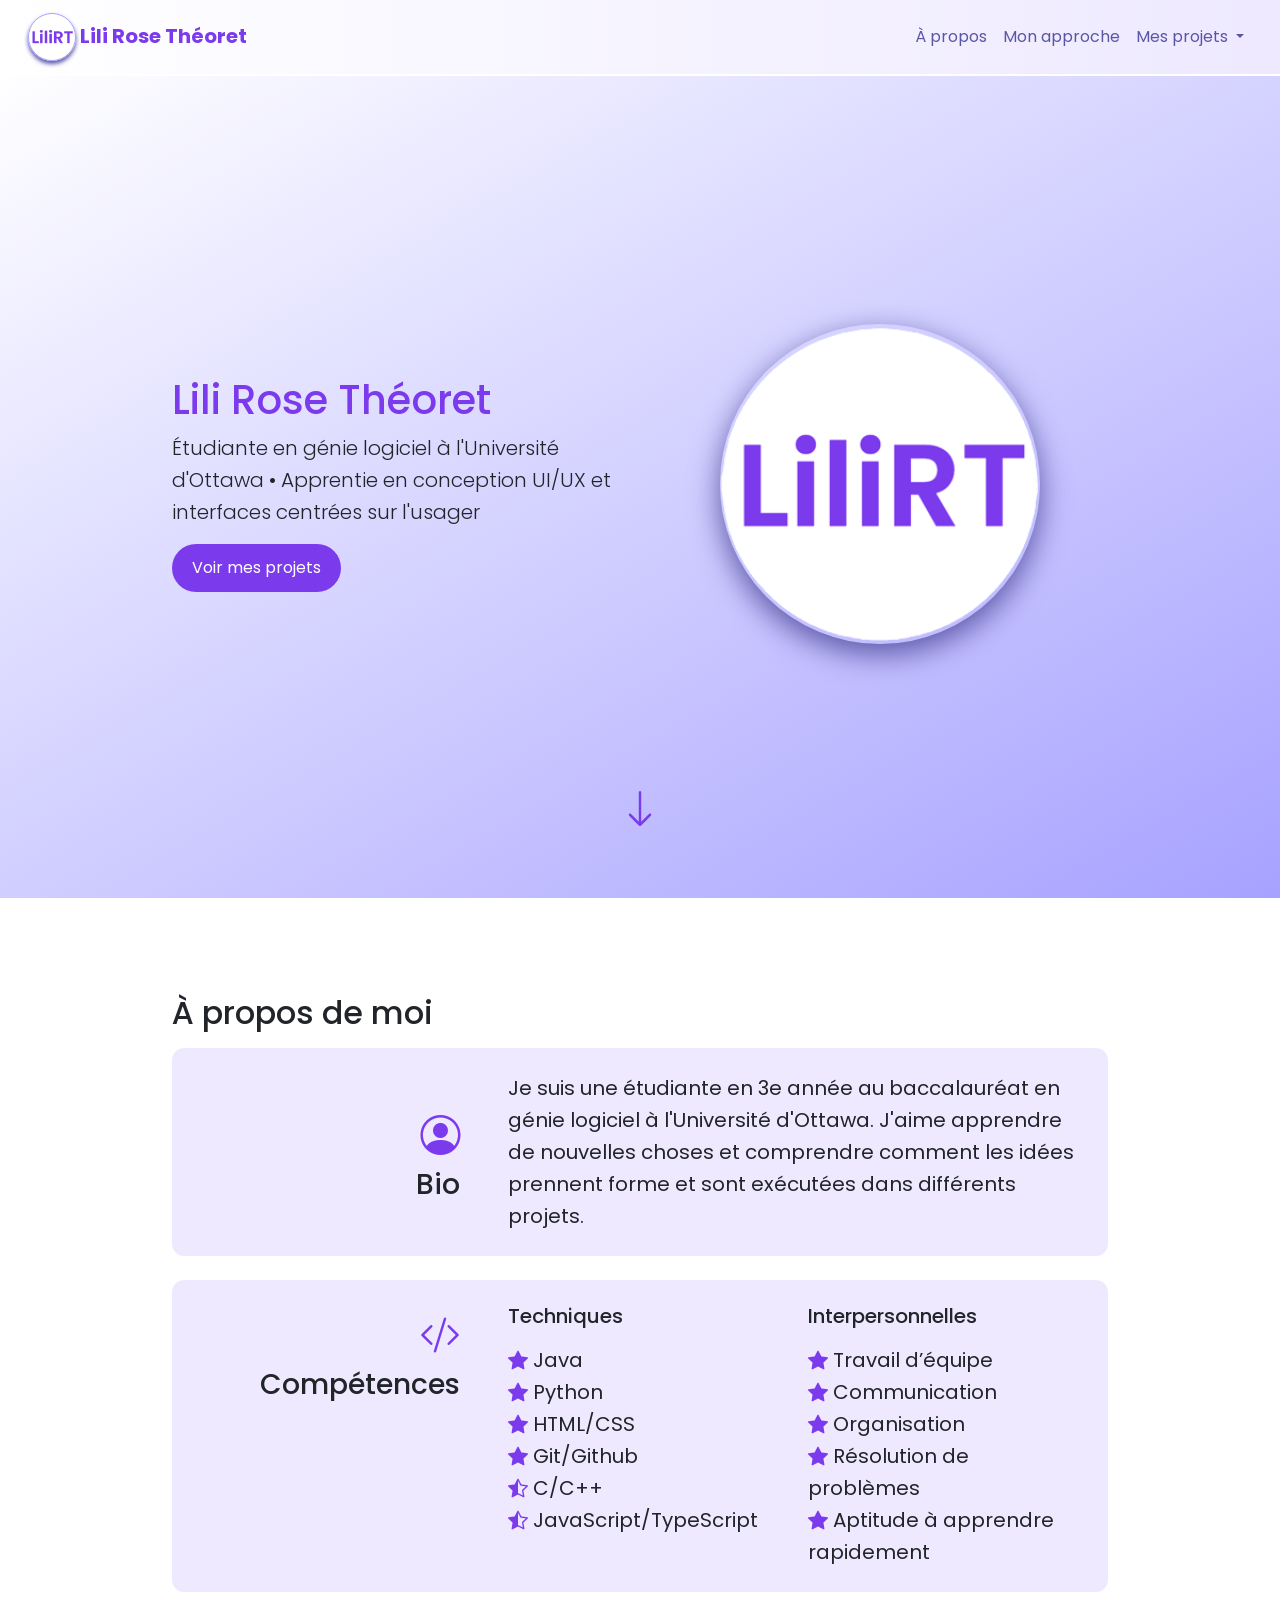
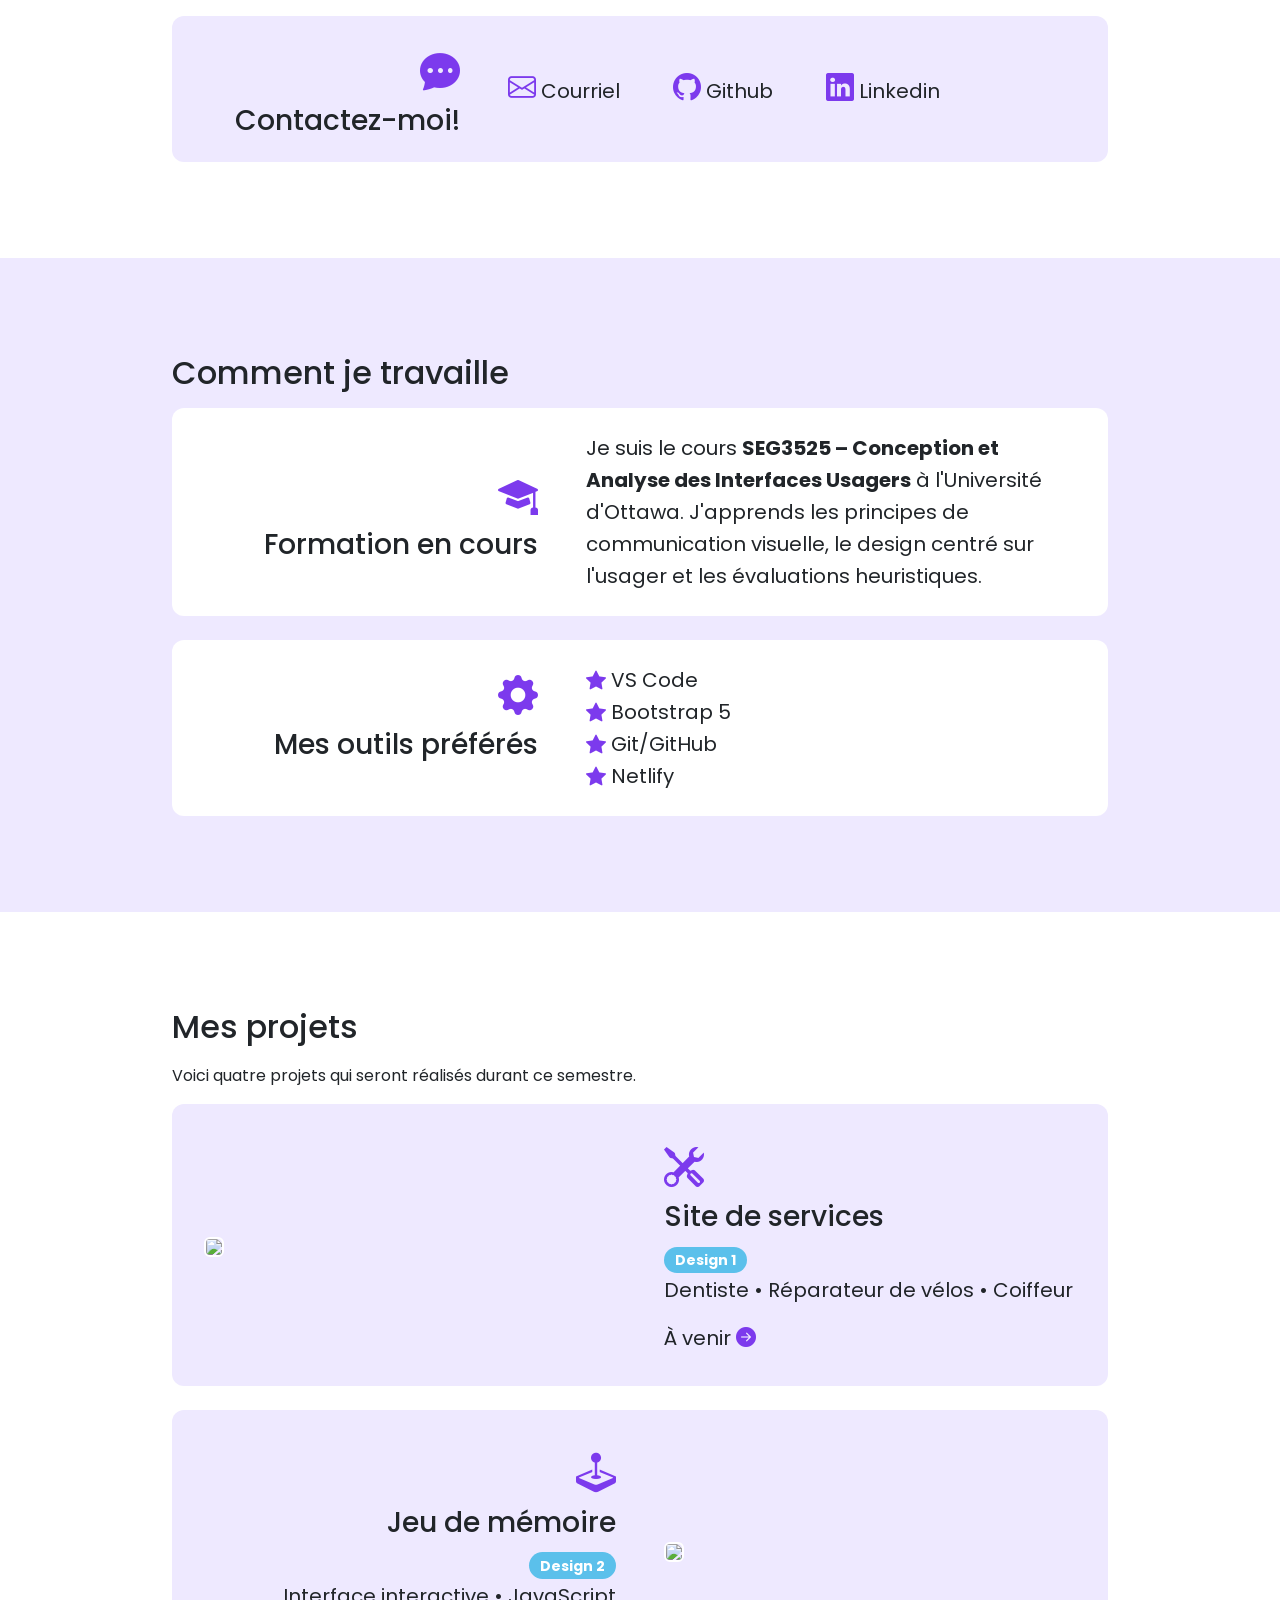
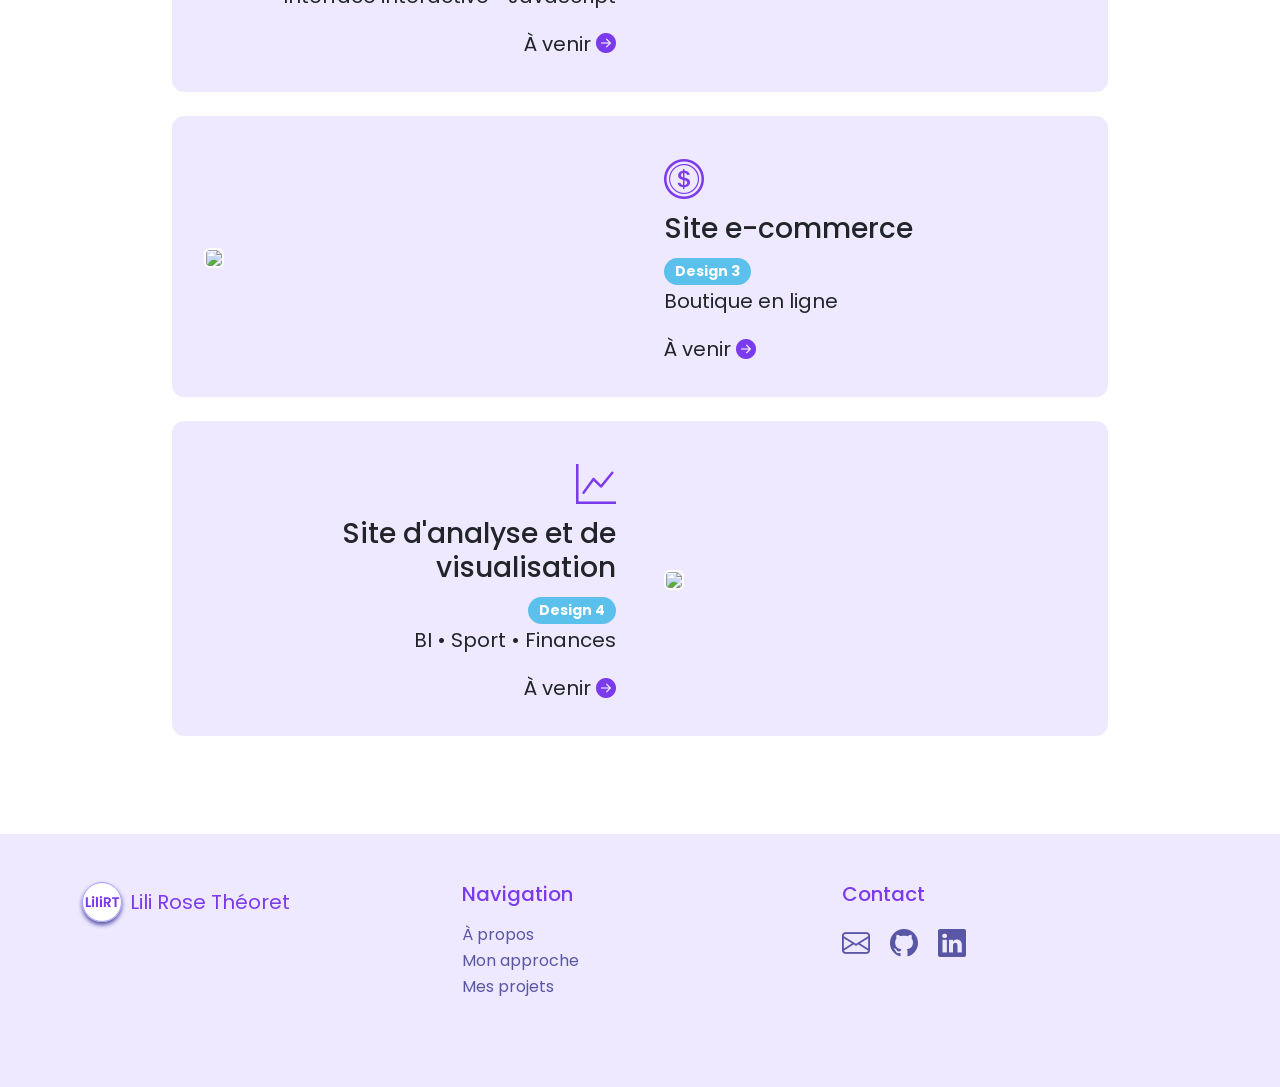
==== index.html @ 6986422d "Section À propos + modifs générales" ====
<!doctype html>
<!-- SEG3525 - Été 2026 - Portfolio-->
<html lang="fr">
    <head>
        <meta charset="utf-8">
        <meta name="viewport" content="width=device-width, initial-scale=1">
        <title>Mon Portfolio - Lili Rose Théoret</title>
        <link href="https://cdn.jsdelivr.net/npm/bootstrap@5.3.8/dist/css/bootstrap.min.css" rel="stylesheet" integrity="sha384-sRIl4kxILFvY47J16cr9ZwB07vP4J8+LH7qKQnuqkuIAvNWLzeN8tE5YBujZqJLB" crossorigin="anonymous">
        <link rel="stylesheet" href="https://cdn.jsdelivr.net/npm/bootstrap-icons@1.11.3/font/bootstrap-icons.min.css"/>
        <link rel="stylesheet" href="css/style.css">
        <link href="https://fonts.googleapis.com/css2?family=Poppins:wght@300;400;500;600&display=swap" rel="stylesheet">
        <link rel="icon" type="image/png" href="img/logo.png">
    </head>
    <body>
        <nav class="navbar navbar-expand-lg fixed-top">
            <div class="container-fluid">
                <a class="navbar-brand" href="#">
                    <img src="img/logo.png">
                    Lili Rose Théoret
                </a>
                <button class="navbar-toggler" type="button" data-bs-toggle="collapse" data-bs-target="#navbarSupportedContent" aria-controls="navbarSupportedContent" aria-expanded="false" aria-label="Toggle navigation">
                <span class="navbar-toggler-icon"></span>
                </button>
                <div class="collapse navbar-collapse" id="navbarSupportedContent">
                <ul class="navbar-nav ms-auto mb-2 mb-lg-0">
                    <li class="nav-item">
                    <a class="nav-link" aria-current="page" href="#about">À propos</a>
                    </li>
                    <li class="nav-item">
                    <a class="nav-link" href="#work">Mon approche</a>
                    </li>
                    <li class="nav-item dropdown">
                        <a class="nav-link dropdown-toggle" href="#cases" role="button" data-bs-toggle="dropdown" aria-expanded="false">
                            Mes projets
                        </a>
                        <ul class="dropdown-menu dropdown-menu-end">
                            <li><a class="dropdown-item" href="#cases">Tous mes projets</a></li>
                            <li><hr class="dropdown-divider"></li>
                            <li><a class="dropdown-item" href="designs/design1.html">Site de services</a></li>
                            <li><a class="dropdown-item" href="designs/design2.html">Jeu de mémoire</a></li>
                            <li><a class="dropdown-item" href="designs/design3.html">Site e-commerce</a></li>
                            <li><a class="dropdown-item" href="designs/design4.html">Site d'analyse</a></li>
                        </ul>
                    </li>
                </ul>
                </div>
            </div>
        </nav>

        <!-- Section HERO -->
        <section id="hero" class="section-light hero">
            <div class="container">
                <div class="row align-items-center">
                    <div class="col-md-6 text-center text-md-start">
                        <h1>Lili Rose Théoret</h1>
                        <p class="lead">
                            Étudiante en génie logiciel à l'Université d'Ottawa • 
                            Apprentie en conception UI/UX et interfaces centrées sur l'usager
                        </p>

                        <a href="#cases" class="btn btn-primary-custom">
                            Voir mes projets
                        </a>
                    </div>

                    <div class="col-md-6 text-center">
                        <a href="#about"><img src="img/logo.png" class="hero-img"></a>
                    </div>
                </div>

                <a href="#about" class="hero-scroll">
                    <i class="bi bi-arrow-down fs-1"></i>
                </a>
            </div>
        </section>

        <!-- Section ABOUT -->
        <section id="about">
            <div class="container">
                <div class="section-header">
                    <h2>À propos de moi</h2>
                </div>

                <div class="row g-4">
                    <!-- Bio -->
                    <div class="col-12">
                        <div class="dark-card p-4">
                            <div class="row g-5 align-items-center">
                                <div class="col-md-4 text-md-end text-center mb-3 mb-md-0">
                                    <i class="bi bi-person-circle fs-1 icon"></i>
                                    <h3 class="mb-0">Bio</h3>
                                </div>

                                <div class="col-md-8">
                                    <p class="mb-0">
                                        Je suis une étudiante en 3e année au baccalauréat en génie logiciel à l'Université d'Ottawa.
                                        J'aime apprendre de nouvelles choses et comprendre comment les idées prennent forme et sont exécutées dans différents projets. 
                                    </p>
                                </div>
                            </div>
                        </div>
                    </div>

                    <!-- Compétences -->
                    <div class="col-12">
                        <div class="dark-card p-4">
                            <div class="row g-5 align-items-start">
                                <div class="col-md-4 text-md-end text-center mb-3 mb-md-0">
                                    <i class="bi bi-code-slash fs-1 icon"></i>
                                    <h3 class="mb-0">Compétences</h3>
                                </div>

                                <div class="col-md-8">
                                    <div class="row g-4">
                                        <!-- Techniques -->
                                        <div class="col-md-6">
                                            <h5 class="mb-3">Techniques</h5>
                                            <ul class="list-unstyled mb-0">
                                                <li><i class="bi bi-star-fill"></i> Java</li>
                                                <li><i class="bi bi-star-fill"></i> Python</li>
                                                <li><i class="bi bi-star-fill"></i> HTML/CSS</li>
                                                <li><i class="bi bi-star-fill"></i> Git/Github</li>
                                                <li><i class="bi bi-star-half"></i> C/C++</li>
                                                <li><i class="bi bi-star-half"></i> JavaScript/TypeScript</li>
                                            </ul>
                                        </div>

                                        <!-- Interpersonnelles -->
                                        <div class="col-md-6">
                                            <h5 class="mb-3">Interpersonnelles</h5>
                                            <ul class="list-unstyled mb-0">
                                                <li><i class="bi bi-star-fill"></i> Travail d’équipe</li>
                                                <li><i class="bi bi-star-fill"></i> Communication</li>
                                                <li><i class="bi bi-star-fill"></i> Organisation</li>
                                                <li><i class="bi bi-star-fill"></i> Résolution de problèmes</li>
                                                <li><i class="bi bi-star-fill"></i> Aptitude à apprendre rapidement</li>
                                            </ul>
                                        </div>
                                    </div>
                                </div>
                            </div>
                        </div>
                    </div>

                    <!-- Contact -->
                    <div class="col-12">
                        <div class="dark-card p-4">
                            <div class="row g-5 align-items-center">
                                <div class="col-md-4 text-md-end text-center mb-3 mb-md-0">
                                    <i class="bi bi-chat-dots-fill fs-1 icon"></i>
                                    <h3 class="mb-0">Contactez-moi!</h3>
                                </div>

                                <div class="col-md-8">
                                    <a href="mailto:ltheo101@uottawa.ca" class="me-5 text-decoration-none">
                                        <i class="bi bi-envelope fs-3"></i>
                                        Courriel
                                    </a>
                                    <a href="https://github.com/LiliRT" class="me-5 text-decoration-none">
                                        <i class="bi bi-github fs-3"></i>
                                        Github
                                    </a>
                                    <a href="https://linkedin.com" class="text-decoration-none">
                                        <i class="bi bi-linkedin fs-3"></i>
                                        Linkedin
                                    </a>
                                </div>
                            </div>
                        </div>
                    </div>
                </div>
            </div>
        </section>

        <!-- Section WORK -->
        <section id="work" class="section-light">
            <div class="container">
                <div class="section-header">
                    <h2>Comment je travaille</h2>
                </div>

                <div class="row g-4">
                    <!-- Formation -->
                    <div class="col-12">
                        <div class="light-card p-4">
                            <div class="row g-5 align-items-center">
                                <div class="col-md-5 text-md-end text-center mb-3 mb-md-0">
                                    <i class="bi bi-mortarboard-fill fs-1 icon"></i>
                                    <h3 class="mb-0">Formation en cours</h3>
                                </div>

                                <div class="col-md-7">
                                    <p class="mb-0">
                                        Je suis le cours
                                        <strong>SEG3525 – Conception et Analyse des Interfaces Usagers</strong>
                                        à l'Université d'Ottawa. J'apprends les principes de communication visuelle,
                                        le design centré sur l'usager et les évaluations heuristiques.
                                    </p>
                                </div>
                            </div>
                        </div>
                    </div>

                    <!-- Outils -->
                    <div class="col-12">
                        <div class="light-card p-4">
                            <div class="row g-5 align-items-start">
                                <div class="col-md-5 text-md-end text-center mb-3 mb-md-0">
                                    <i class="bi bi-gear-fill fs-1 icon"></i>
                                    <h3 class="mb-0">Mes outils préférés</h3>
                                </div>

                                <div class="col-md-7">
                                    <ul class="list-unstyled mb-0">
                                        <li><i class="bi bi-star-fill"></i> VS Code</li>
                                        <li><i class="bi bi-star-fill"></i> Bootstrap 5</li>
                                        <li><i class="bi bi-star-fill"></i> Git/GitHub</li>
                                        <li><i class="bi bi-star-fill"></i> Netlify</li>
                                    </ul>
                                </div>
                            </div>
                        </div>
                    </div>
                </div>
            </div>
        </section>

        <!-- Section CASES -->
        <section id="cases">
            <div class="container">
                <div class="section-header">
                    <h2>Mes projets</h2>
                    <p>Voici quatre projets qui seront réalisés durant ce semestre.</p>
                </div>

                <!-- Design 1 -->
                <div class="dark-card mb-4" id="design1">
                    <a href="designs/design1.html" class="text-decoration-none">
                        <div class="row g-5 align-items-center">
                            <div class="col-lg-6">
                                <img src="https://placehold.co/600x300?text=Image+à+venir%0Adu+site+de+services" class="img-fluid rounded card-img">
                            </div>

                            <div class="col-lg-6">
                                <i class="bi bi-tools fs-1"></i>
                                <h3>Site de services</h3>
                                <span class="badge">Design 1</span>
                                <br>
                                <p>Dentiste • Réparateur de vélos • Coiffeur</p>
                                <span>
                                    À venir
                                    <i class="bi bi-arrow-right-circle-fill"></i>
                                </span>
                            </div>
                        </div>
                    </a>
                </div>

                <!-- Design 2 -->
                <div class="dark-card case-reverse mb-4" id="design2">
                    <a href="designs/design2.html" class="text-decoration-none">
                        <div class="row g-5 align-items-center flex-lg-row-reverse">
                            <div class="col-lg-6">
                                <img src="https://placehold.co/600x300?text=Image+à+venir%0Adu+jeu+de+mémoire" class="img-fluid rounded card-img">
                            </div>

                            <div class="col-lg-6 text-md-end text-center">
                                <i class="bi bi-joystick fs-1"></i>
                                <h3>Jeu de mémoire</h3>
                                <span class="badge">Design 2</span>
                                <br>
                                <p>Interface interactive • JavaScript</p>
                                <span>
                                    À venir
                                    <i class="bi bi-arrow-right-circle-fill"></i>
                                </span>
                            </div>
                        </div>
                    </a>
                </div>

                <!-- Design 3 -->
                <div class="dark-card mb-4" id="design3">
                    <a href="designs/design3.html" class="text-decoration-none">
                        <div class="row g-5 align-items-center">
                            <div class="col-lg-6">
                                <img src="https://placehold.co/600x300?text=Image+à+venir%0Adu+site+e-commerce" class="img-fluid rounded card-img">
                            </div>
                            <div class="col-lg-6">
                                <i class="bi bi-coin fs-1"></i>
                                <h3>Site e-commerce</h3>
                                <span class="badge">Design 3</span>
                                <br>
                                <p>Boutique en ligne</p>
                                <span>
                                    À venir
                                    <i class="bi bi-arrow-right-circle-fill"></i>
                                </span>
                            </div>
                        </div>
                    </a>
                </div>

                <!-- Design 4 -->
                <div class="dark-card case-reverse" id="design4">
                    <a href="designs/design4.html" class="text-decoration-none">
                        <div class="row g-5 align-items-center flex-lg-row-reverse">
                            <div class="col-lg-6 ">
                                <img src="https://placehold.co/600x300?text=Image+à+venir%0Adu+site+d'analyse%0Aet+de+visualisation" class="img-fluid rounded card-img">
                            </div>
                            <div class="col-lg-6 text-md-end text-center">
                                <i class="bi bi-graph-up fs-1"></i>
                                <h3>Site d'analyse et de visualisation</h3>
                                <span class="badge">Design 4</span>
                                <br>
                                <p>BI • Sport • Finances</p>
                                <span>
                                    À venir
                                    <i class="bi bi-arrow-right-circle-fill"></i>
                                </span>
                            </div>
                        </div>
                    </a>
                </div>
            </div>
        </section>

        <footer class="footer">
            <div class="container">
                <div class="row">
                    <div class="col-md-4 mb-4">
                        <a href="#" class="footer-brand text-decoration-none">
                        <img src="img/logo.png" class="footer-logo">
                        <span>Lili Rose Théoret</span>
                        </a>
                    </div>

                    <!-- Navigation -->
                    <div class="col-md-4 mb-4">
                        <h5>Navigation</h5>
                        <ul class="list-unstyled">
                        <li><a href="#about">À propos</a></li>
                        <li><a href="#work">Mon approche</a></li>
                        <li><a href="#cases">Mes projets</a></li>
                        </ul>
                    </div>

                    <!-- Contact -->
                    <div class="col-md-4 mb-4">
                        <h5>Contact</h5>

                        <a href="mailto:ltheo101@uottawa.ca" class="me-3">
                            <i class="bi bi-envelope fs-3"></i>
                        </a>
                        <a href="https://github.com/LiliRT" class="me-3">
                            <i class="bi bi-github fs-3"></i>
                        </a>
                        <a href="https://linkedin.com">
                            <i class="bi bi-linkedin fs-3"></i>
                        </a>
                    </div>
                </div>
            </div>
        </footer>

        <script src="https://cdn.jsdelivr.net/npm/bootstrap@5.3.8/dist/js/bootstrap.bundle.min.js" integrity="sha384-FKyoEForCGlyvwx9Hj09JcYn3nv7wiPVlz7YYwJrWVcXK/BmnVDxM+D2scQbITxI" crossorigin="anonymous"></script>
        <script>
        document.querySelectorAll('.navbar-nav .nav-link, .navbar-nav .dropdown-item')
        .forEach(link => {
            link.addEventListener('click', () => {

                if (link.classList.contains('dropdown-toggle')) return;

                const navbar = document.querySelector('.navbar-collapse');
                const bsCollapse = bootstrap.Collapse.getInstance(navbar);

                if (bsCollapse) {
                    bsCollapse.hide();
                }
            });
        });
        </script>
    </body>
</html>
---- css/style.css ----
/* Thème */
:root {
    --primary: #7C3AED;
    --secondary: #a7a2ff;
    --accent: #5bc0eb;
    --light: #EEE9FF;
    --white: #ffffff;
    --dark: #5a56a6;

    --text-sm: 0.875rem;
    --text-base: 1rem;
    --text-lg: 1.25rem;
    --text-xl: 1.75rem;
    --text-xxl: 2.5rem;

    --space-1: 0.5rem;
    --space-2: 1rem;
    --space-3: 2rem;
    --space-4: 4rem;
    --space-5: 6rem;
    --space-6: 10rem;
}

/* Base */
body {
    font-family: 'Poppins', sans-serif;
    padding-top: 70px;
    line-height: 1.6;
}

html {
    scroll-behavior: smooth;
}

.icon {
    margin-left: 1.5rem;
    margin-top: 1.5rem;
}

h1 {
    color: var(--primary);
}

h2 {
    margin-bottom: var(--space-2);
}

/* Navbar */
.navbar {
    background: linear-gradient(90deg, var(--white), var(--light));
    border-bottom: 2px solid var(--white);
    padding: var(--space-1) var(--space-2);
}

.navbar .nav-link {
    color: var(--dark);
    transition: 0.2s;
    font-size: var(--text-base);
}

.navbar .nav-link:hover {
    color: var(--primary);
    transform: translateY(-1px);
    font-weight: bold;
}

.navbar .navbar-brand {
    color: var(--primary);
    font-weight: bold;
    font-size: var(--text-lg);
}

.dropdown-menu {
    opacity: 0;
    transform: translateY(5px);
    transition: 0.2s ease;
    pointer-events: none;
}

.dropdown-menu.show {
    opacity: 1;
    transform: translateY(0);
    pointer-events: auto;
}

.dropdown:hover .dropdown-menu {
    opacity: 1;
    transform: translateY(0);
    visibility: visible;
}

.dropdown-item {
    color: var(--dark);
    transition: 0.2s;
}

.dropdown-item:hover {
    background-color: var(--light);
    color: var(--primary);
    font-weight: bold;
}

.navbar img {
    height: 3rem;
    width: auto;
    object-fit: cover;
    border-radius: 50%;
    border: 1px solid var(--secondary);
    box-shadow: 0 3px 4px var(--dark);
}

/* Section */
section {
    padding: var(--space-5) var(--space-6);
}

section, 
[id^="design"] {
    scroll-margin-top: 75px;
}

.section-header {

}

.section-light {
    background-color: var(--light);
}

/* Card */
.light-card,
.dark-card {
    border: none;
    transition: 0.3s;
    padding: var(--space-3);
    border-radius: 12px;
    font-size: var(--text-lg);
}

.light-card {
    background-color: var(--white);
}

.dark-card {
    background-color: var(--light);
}

.light-card a,
.dark-card a {
    color: inherit;
}

.light-card i,
.dark-card i {
    color: var(--primary);
}

.light-card:hover,
.dark-card:hover {
    transform: translateY(-2px);
    box-shadow: 0 6px 15px var(--dark);
}

.badge {
    background-color: var(--accent);
    font-size: var(--text-sm);
    padding: 0.4rem 0.7rem;
    border-radius: 999px;
}

.card-img {
    object-fit: cover;
    border-radius: 50%;
    border: 2px solid var(--white);

}

.case-reverse .project-content {
    text-align: right;
}

/* Hero */
.hero {
    min-height: 92vh;
    display: flex;
    align-items: center;
    padding: var(--space-5) var(--space-6);
    background: linear-gradient(150deg, var(--white), var(--secondary));
    position: relative;
}

.hero-img {
    width: 320px;
    height: 320px;
    border-radius: 50%;
    object-fit: cover;
    box-shadow: 0 10px 30px var(--dark);
}

.hero-img:hover {
    transform: translateY(-5px);
    box-shadow: 0 20px 60px var(--dark);
}

.btn-primary-custom {
    background-color: var(--primary);
    color: var(--white);
    padding: 0.7rem 1.2rem;
    border-radius: 50px;
    text-decoration: none;
}

.btn-primary-custom:hover {
    background-color: var(--secondary);
}

.hero-scroll {
    position: absolute;
    left: 50%;
    bottom: 3.5rem;
    transform: translateX(-50%);
    font-size: 2rem;
    color: var(--primary);
    text-decoration: none;
    transition: 0.2s ease;
}

.hero-scroll:hover {
    transform: translateX(-50%) translateY(5px);
    color: var(--accent);
}

/* Footer */
footer {
    background-color: var(--light);
    padding: 3rem 0;
    color: var(--dark);
    border-top: 2px solid var(--white);
}

footer h5 {
    color: var(--primary);
    margin-bottom: 1rem;
}

footer a {
    color: var(--dark);
    text-decoration: none;
}

footer a:hover {
    color: var(--primary);
    font-weight: bold;
}

.footer-logo {
    height: 2.5rem;
    margin-right: 0.5rem;
    border-radius: 50%;
    border: 1px solid var(--secondary);
    box-shadow: 0 3px 4px var(--dark);
}

.footer-brand {
    display: inline-flex;
    align-items: center;
    font-size: var(--text-lg);
    color: var(--primary);
}

/* Design */
.design {
    min-height: 5%;
    display: flex;
    align-items: center;
    padding: var(--space-5) var(--space-6);
    background: linear-gradient(150deg, var(--white), var(--secondary));
}

/* Mobile */
@media (max-width: 991px) {

    /* Navbar */
    .navbar {
        padding: 0.75rem 1rem;
    }

    .navbar-brand {
        font-size: 1.1rem;
    }

    .navbar img {
        height: 2.5rem;
    }

    .navbar-collapse {
        background-color: var(--white);
        padding: 1rem;
        border-radius: 1rem;
        margin-top: 1rem;
    }

    /* Hero */
    .hero {
        min-height: auto;
        padding: 4rem 0;
        text-align: center;
    }

    .hero .row {
        gap: 3rem;
    }

    .hero h1 {
        font-size: 2.5rem;
    }

    .hero .lead {
        font-size: 1rem;
    }

    .hero-img {
        width: 170px;
        height: 170px;
    }

    .hero-scroll {
        font-size: 1.5rem;
        bottom: 1rem;
        opacity: 0.7;
    }

    /* Sections */
    section {
        padding: 4rem 0;
        margin: 0 1rem;
    }

    /* Headers */
    h2 {
        font-size: 2rem;
        text-align: center;
    }

    h3 {
        font-size: 1.4rem;
    }

    .section-header {
        text-align: center;
        margin-bottom: 3rem;
    }

    /* Cards */
    .light-card,
    .dark-card {
        margin: 1.5rem;
    }

    .dark-card .row {
        gap: 2rem;
    }

    .card-img {
        min-height: 220px;
        width: 100%;
        object-fit: cover;
    }

    /* Boutons */
    .btn-primary-custom {
        display: inline-block;
        width: 100%;
        max-width: 280px;
    }

    /* Footer */
    footer {
        text-align: center;
    }

    .footer-logo {
        margin-bottom: 1rem;
    }

    /* Design */
    .design {
        min-height: auto;
        padding: 4rem 0;
        text-align: center;
    }
}
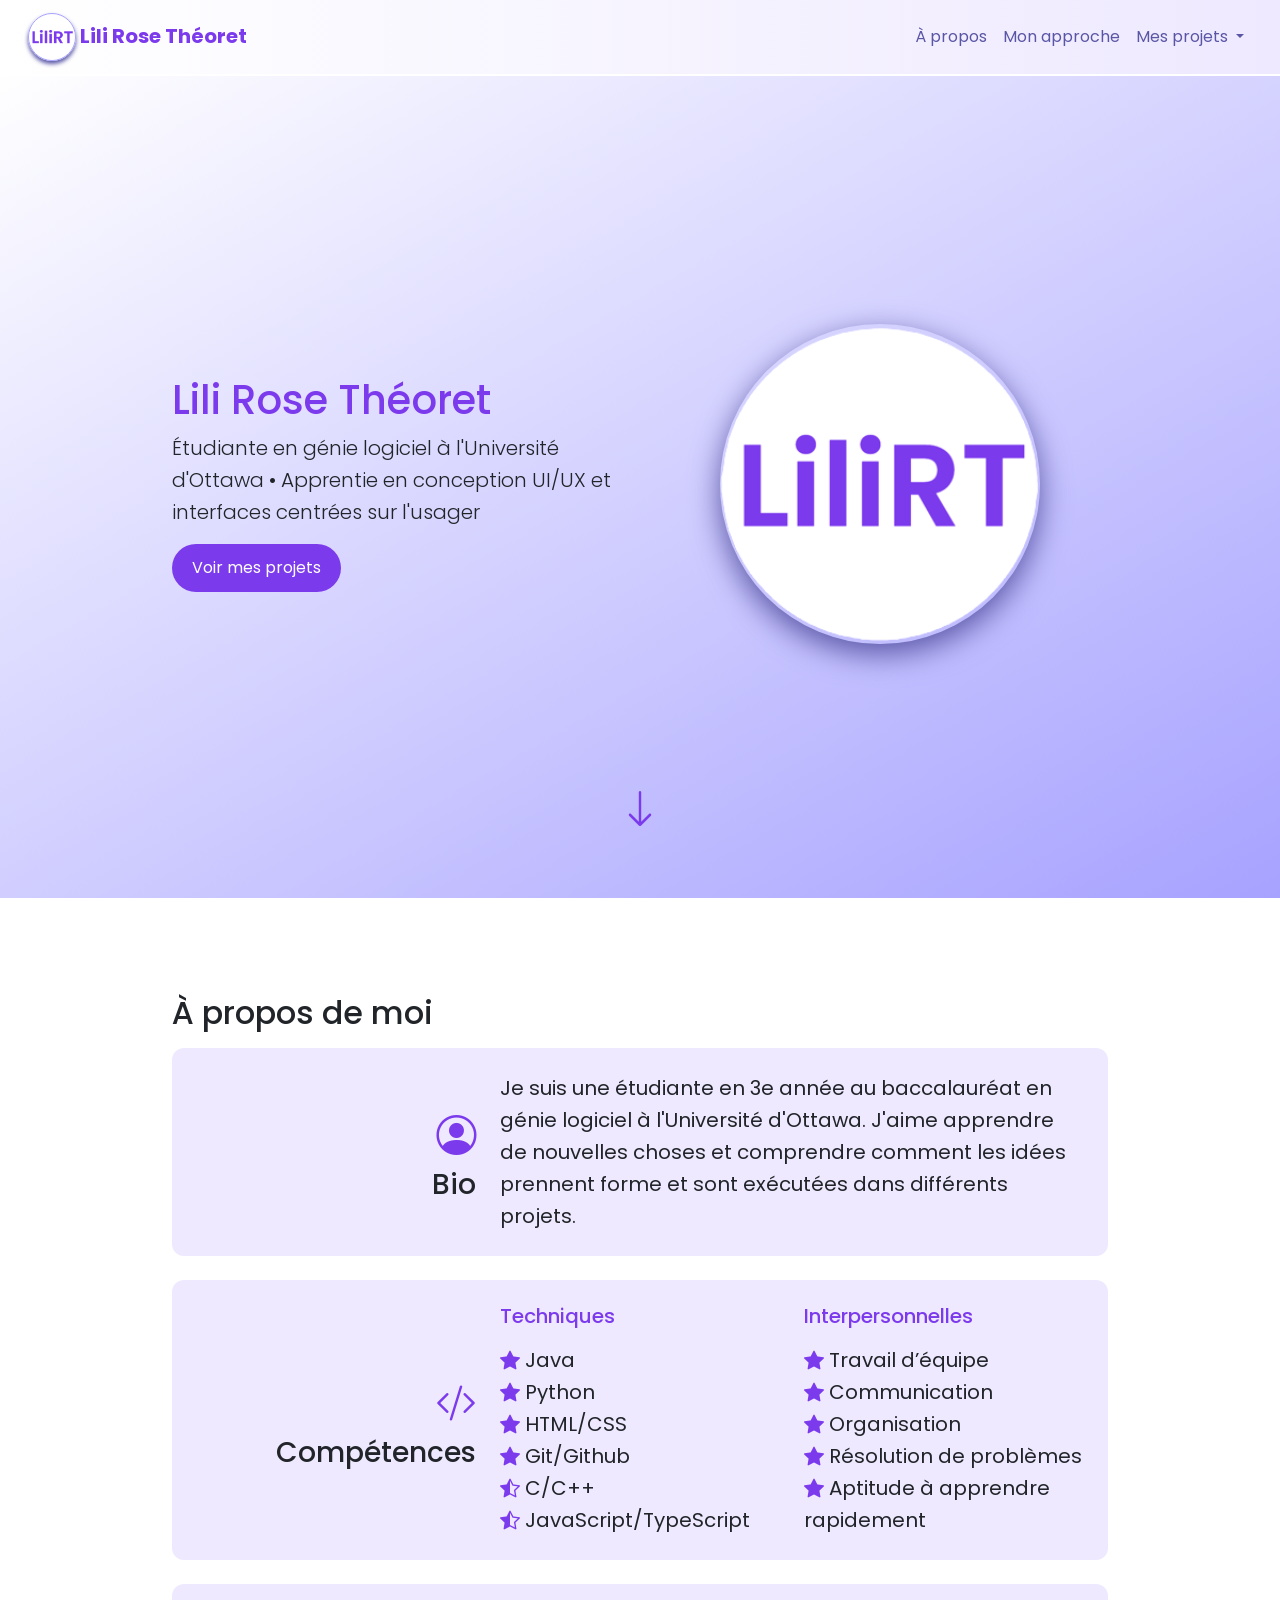
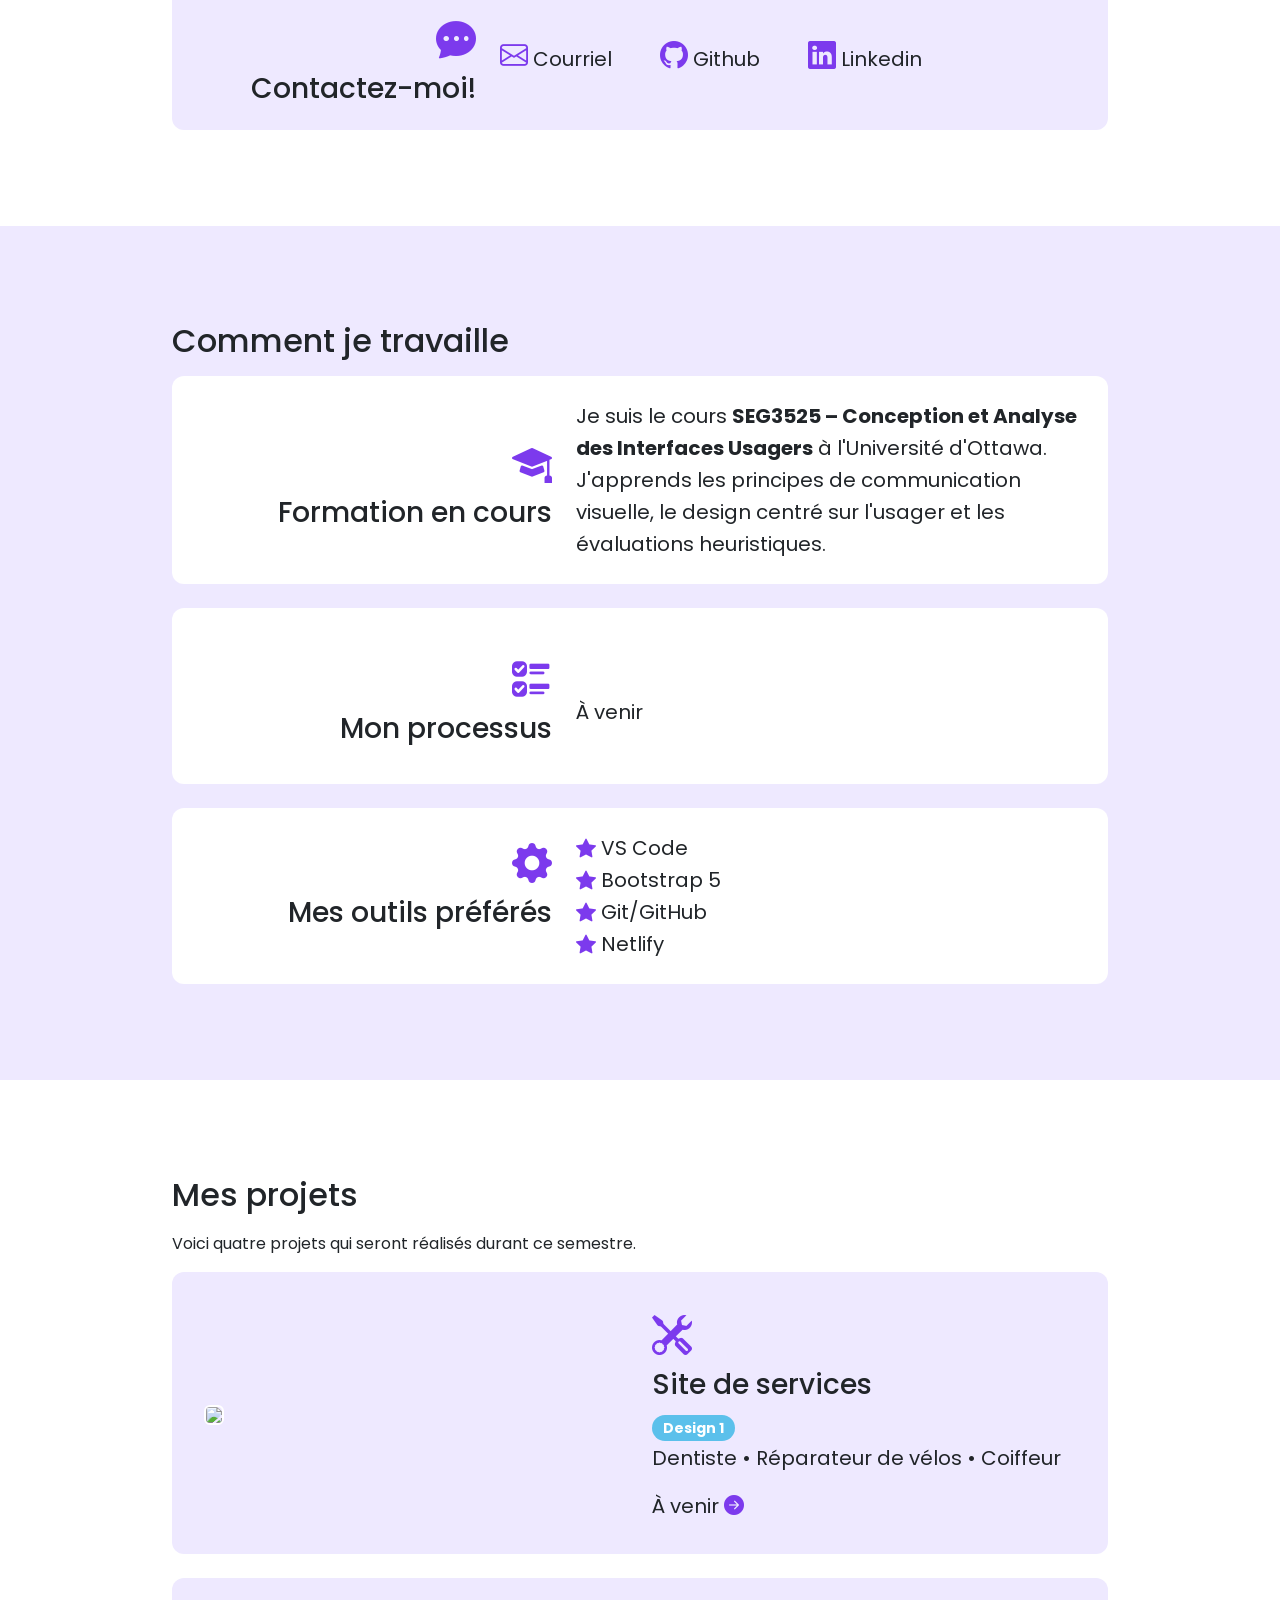
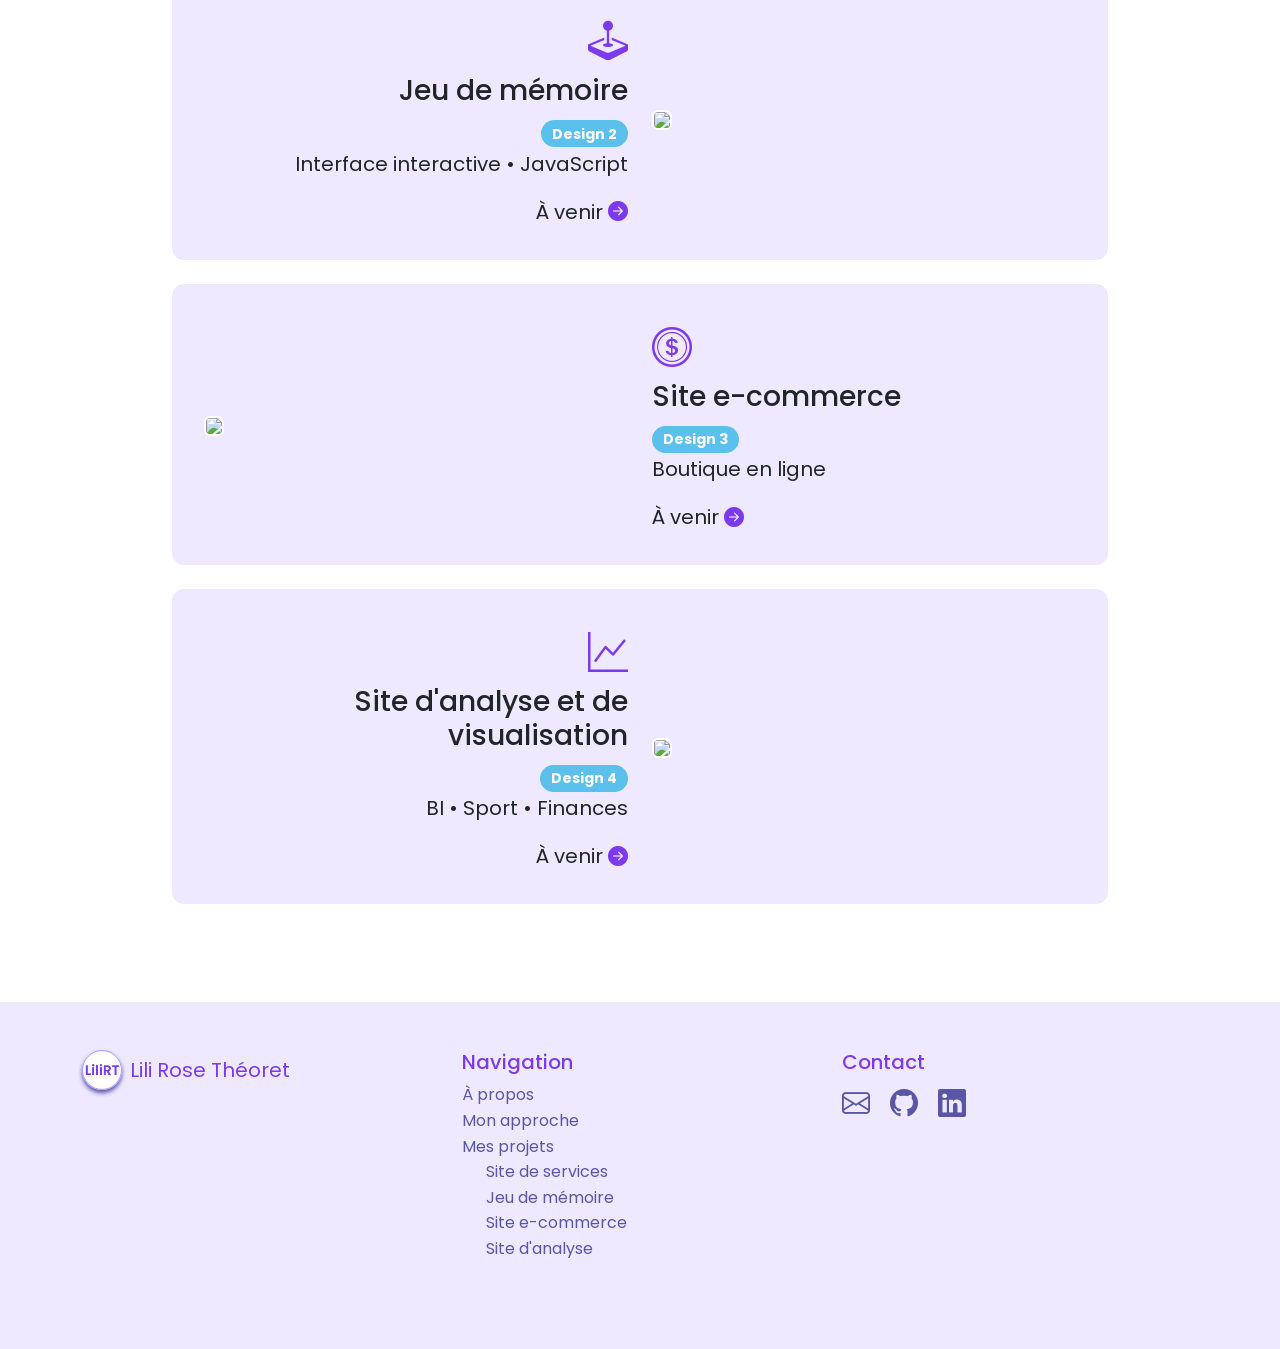
==== commit 4e920eb0: "Version mobile corrigée" ====
--- a/index.html
+++ b/index.html
@@ -81,11 +81,11 @@
                     <h2>À propos de moi</h2>
                 </div>
 
-                <div class="row g-4">
+                <div class="row g-lg-4">
                     <!-- Bio -->
                     <div class="col-12">
                         <div class="dark-card p-4">
-                            <div class="row g-5 align-items-center">
+                            <div class="row g-lg-4 align-items-center">
                                 <div class="col-md-4 text-md-end text-center mb-3 mb-md-0">
                                     <i class="bi bi-person-circle fs-1 icon"></i>
                                     <h3 class="mb-0">Bio</h3>
@@ -104,14 +104,14 @@
                     <!-- Compétences -->
                     <div class="col-12">
                         <div class="dark-card p-4">
-                            <div class="row g-5 align-items-start">
+                            <div class="row g-lg-4 align-items-center">
                                 <div class="col-md-4 text-md-end text-center mb-3 mb-md-0">
                                     <i class="bi bi-code-slash fs-1 icon"></i>
                                     <h3 class="mb-0">Compétences</h3>
                                 </div>
 
                                 <div class="col-md-8">
-                                    <div class="row g-4">
+                                    <div class="row g-lg-4">
                                         <!-- Techniques -->
                                         <div class="col-md-6">
                                             <h5 class="mb-3">Techniques</h5>
@@ -145,25 +145,27 @@
                     <!-- Contact -->
                     <div class="col-12">
                         <div class="dark-card p-4">
-                            <div class="row g-5 align-items-center">
+                            <div class="row g-lg-4 g-md-5 align-items-center">        
                                 <div class="col-md-4 text-md-end text-center mb-3 mb-md-0">
-                                    <i class="bi bi-chat-dots-fill fs-1 icon"></i>
+                                    <i class="bi bi-chat-dots-fill fs-1"></i>
                                     <h3 class="mb-0">Contactez-moi!</h3>
                                 </div>
 
                                 <div class="col-md-8">
-                                    <a href="mailto:ltheo101@uottawa.ca" class="me-5 text-decoration-none">
-                                        <i class="bi bi-envelope fs-3"></i>
-                                        Courriel
-                                    </a>
-                                    <a href="https://github.com/LiliRT" class="me-5 text-decoration-none">
-                                        <i class="bi bi-github fs-3"></i>
-                                        Github
-                                    </a>
-                                    <a href="https://linkedin.com" class="text-decoration-none">
-                                        <i class="bi bi-linkedin fs-3"></i>
-                                        Linkedin
-                                    </a>
+                                    <div class="d-flex flex-column flex-md-row gap-3 gap-md-5">
+                                        <a href="mailto:ltheo101@uottawa.ca" class="text-decoration-none">
+                                            <i class="bi bi-envelope fs-3"></i>
+                                            Courriel
+                                        </a>
+                                        <a href="https://github.com/LiliRT" class="text-decoration-none">
+                                            <i class="bi bi-github fs-3"></i>
+                                            Github
+                                        </a>
+                                        <a href="https://linkedin.com" class="text-decoration-none">
+                                            <i class="bi bi-linkedin fs-3"></i>
+                                            Linkedin
+                                        </a>
+                                    </div>
                                 </div>
                             </div>
                         </div>
@@ -179,11 +181,11 @@
                     <h2>Comment je travaille</h2>
                 </div>
 
-                <div class="row g-4">
+                <div class="row g-lg-4">
                     <!-- Formation -->
                     <div class="col-12">
                         <div class="light-card p-4">
-                            <div class="row g-5 align-items-center">
+                            <div class="row g-4 align-items-center">
                                 <div class="col-md-5 text-md-end text-center mb-3 mb-md-0">
                                     <i class="bi bi-mortarboard-fill fs-1 icon"></i>
                                     <h3 class="mb-0">Formation en cours</h3>
@@ -201,10 +203,28 @@
                         </div>
                     </div>
 
+                    <!-- Processus -->
+                    <div class="col-12">
+                        <div class="light-card p-4">
+                            <div class="row g-4 align-items-center">
+                                <div class="col-md-5 text-md-end text-center mb-3 mb-md-0">
+                                    <i class="bi bi-ui-checks fs-1 icon"></i>
+                                    <h3 class="mb-0">Mon processus</h3>
+                                </div>
+
+                                <div class="col-md-7">
+                                    <p class="mb-0">
+                                        <br><br>À venir<br><br>
+                                    </p>
+                                </div>
+                            </div>
+                        </div>
+                    </div>
+
                     <!-- Outils -->
                     <div class="col-12">
                         <div class="light-card p-4">
-                            <div class="row g-5 align-items-start">
+                            <div class="row g-4 align-items-start">
                                 <div class="col-md-5 text-md-end text-center mb-3 mb-md-0">
                                     <i class="bi bi-gear-fill fs-1 icon"></i>
                                     <h3 class="mb-0">Mes outils préférés</h3>
@@ -234,11 +254,11 @@
                 </div>
 
                 <!-- Design 1 -->
-                <div class="dark-card mb-4" id="design1">
+                <div class="dark-card mb-3 mb-lg-4" id="design1">
                     <a href="designs/design1.html" class="text-decoration-none">
-                        <div class="row g-5 align-items-center">
+                        <div class="row g-lg-4 align-items-center">
                             <div class="col-lg-6">
-                                <img src="https://placehold.co/600x300?text=Image+à+venir%0Adu+site+de+services" class="img-fluid rounded card-img">
+                                <img src="https://placehold.co/600x300?font=poppins&text=Image+à+venir%0Adu+site+de+services" class="img-fluid rounded card-img">
                             </div>
 
                             <div class="col-lg-6">
@@ -257,14 +277,14 @@
                 </div>
 
                 <!-- Design 2 -->
-                <div class="dark-card case-reverse mb-4" id="design2">
+                <div class="dark-card case-reverse mb-3 mb-lg-4" id="design2">
                     <a href="designs/design2.html" class="text-decoration-none">
-                        <div class="row g-5 align-items-center flex-lg-row-reverse">
+                        <div class="row g-lg-4 align-items-center flex-lg-row-reverse">
                             <div class="col-lg-6">
-                                <img src="https://placehold.co/600x300?text=Image+à+venir%0Adu+jeu+de+mémoire" class="img-fluid rounded card-img">
-                            </div>
-
-                            <div class="col-lg-6 text-md-end text-center">
+                                <img src="https://placehold.co/600x300?font=poppins&text=Image+à+venir%0Adu+jeu+de+mémoire" class="img-fluid rounded card-img">
+                            </div>
+
+                            <div class="col-lg-6 text-md-end">
                                 <i class="bi bi-joystick fs-1"></i>
                                 <h3>Jeu de mémoire</h3>
                                 <span class="badge">Design 2</span>
@@ -280,11 +300,11 @@
                 </div>
 
                 <!-- Design 3 -->
-                <div class="dark-card mb-4" id="design3">
+                <div class="dark-card mb-3 mb-lg-4" id="design3">
                     <a href="designs/design3.html" class="text-decoration-none">
-                        <div class="row g-5 align-items-center">
+                        <div class="row g-lg-4 align-items-center">
                             <div class="col-lg-6">
-                                <img src="https://placehold.co/600x300?text=Image+à+venir%0Adu+site+e-commerce" class="img-fluid rounded card-img">
+                                <img src="https://placehold.co/600x300?font=poppins&text=Image+à+venir%0Adu+site+e-commerce" class="img-fluid rounded card-img">
                             </div>
                             <div class="col-lg-6">
                                 <i class="bi bi-coin fs-1"></i>
@@ -304,11 +324,11 @@
                 <!-- Design 4 -->
                 <div class="dark-card case-reverse" id="design4">
                     <a href="designs/design4.html" class="text-decoration-none">
-                        <div class="row g-5 align-items-center flex-lg-row-reverse">
+                        <div class="row g-lg-4 align-items-center flex-lg-row-reverse">
                             <div class="col-lg-6 ">
-                                <img src="https://placehold.co/600x300?text=Image+à+venir%0Adu+site+d'analyse%0Aet+de+visualisation" class="img-fluid rounded card-img">
-                            </div>
-                            <div class="col-lg-6 text-md-end text-center">
+                                <img src="https://placehold.co/600x300?font=poppins&text=Image+à+venir%0Adu+site+d'analyse%0Aet+de+visualisation" class="img-fluid rounded card-img">
+                            </div>
+                            <div class="col-lg-6 text-md-end">
                                 <i class="bi bi-graph-up fs-1"></i>
                                 <h3>Site d'analyse et de visualisation</h3>
                                 <span class="badge">Design 4</span>
@@ -339,9 +359,17 @@
                     <div class="col-md-4 mb-4">
                         <h5>Navigation</h5>
                         <ul class="list-unstyled">
-                        <li><a href="#about">À propos</a></li>
-                        <li><a href="#work">Mon approche</a></li>
-                        <li><a href="#cases">Mes projets</a></li>
+                            <li><a href="#about">À propos</a></li>
+                            <li><a href="#work">Mon approche</a></li>
+                            <li><a href="#cases">Mes projets</a></li>
+                            <li>
+                                <ul class="list-unstyled ms-4">
+                                    <li><a href="designs/design1.html">Site de services</a></li>
+                                    <li><a href="designs/design2.html">Jeu de mémoire</a></li>
+                                    <li><a href="designs/design3.html">Site e-commerce</a></li>
+                                    <li><a href="designs/design4.html">Site d'analyse</a></li>
+                                </ul>
+                            </li>
                         </ul>
                     </div>
 
--- a/css/style.css
+++ b/css/style.css
@@ -33,8 +33,7 @@
 }
 
 .icon {
-    margin-left: 1.5rem;
-    margin-top: 1.5rem;
+    display: inline-block;
 }
 
 h1 {
@@ -43,6 +42,10 @@
 
 h2 {
     margin-bottom: var(--space-2);
+}
+
+h5 {
+    color: var(--primary);
 }
 
 /* Navbar */
@@ -161,6 +164,11 @@
     box-shadow: 0 6px 15px var(--dark);
 }
 
+.dark-card .row,
+.light-card .row {
+    align-items: center;
+}
+
 .badge {
     background-color: var(--accent);
     font-size: var(--text-sm);
@@ -238,11 +246,6 @@
     border-top: 2px solid var(--white);
 }
 
-footer h5 {
-    color: var(--primary);
-    margin-bottom: 1rem;
-}
-
 footer a {
     color: var(--dark);
     text-decoration: none;
@@ -333,7 +336,10 @@
     /* Sections */
     section {
         padding: 4rem 0;
-        margin: 0 1rem;
+    }
+
+    .container {
+        padding-inline: 1rem;
     }
 
     /* Headers */
@@ -354,7 +360,7 @@
     /* Cards */
     .light-card,
     .dark-card {
-        margin: 1.5rem;
+        margin: 0.5rem 1rem;
     }
 
     .dark-card .row {
@@ -365,6 +371,11 @@
         min-height: 220px;
         width: 100%;
         object-fit: cover;
+    }
+
+    .dark-card .col-md-4,
+    .light-card .col-md-5 {
+        margin-bottom: 0 !important;
     }
 
     /* Boutons */
@@ -376,7 +387,8 @@
 
     /* Footer */
     footer {
-        text-align: center;
+        /* text-align: center; */
+        padding: 2rem;
     }
 
     .footer-logo {
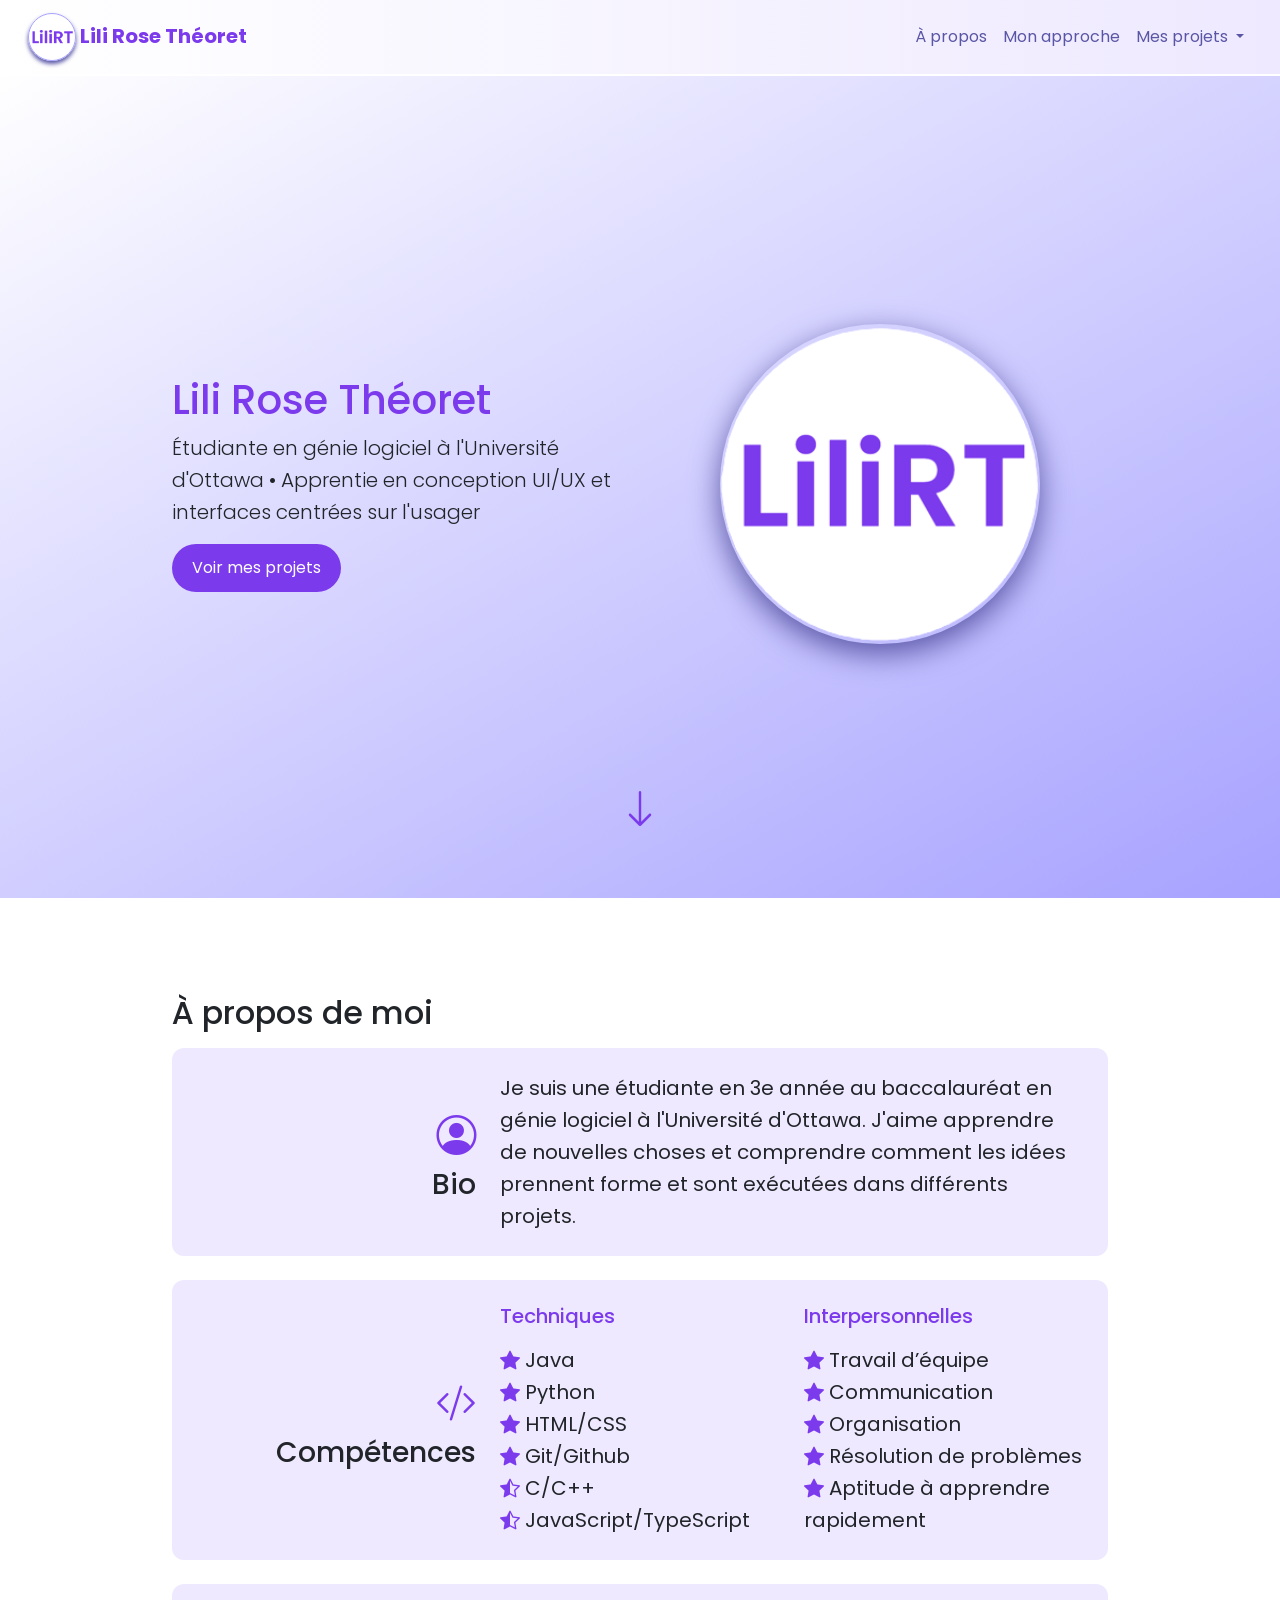
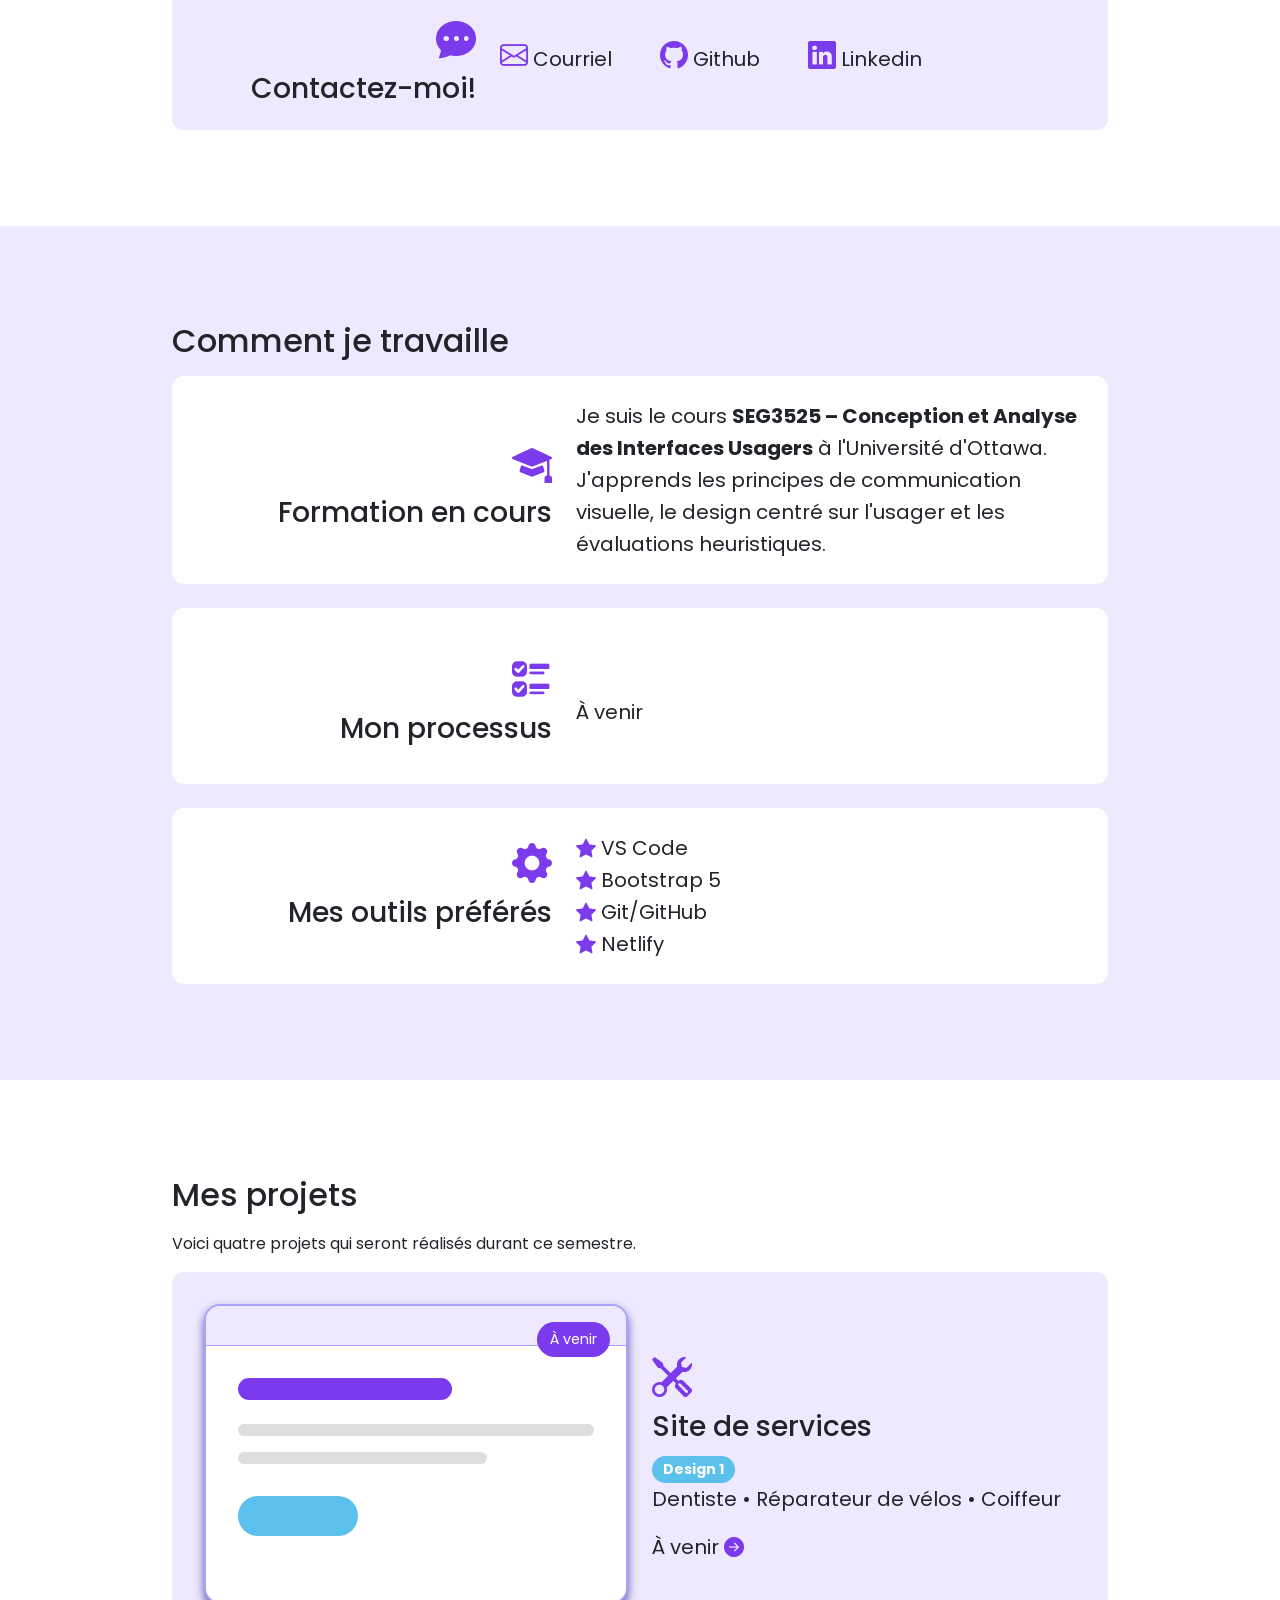
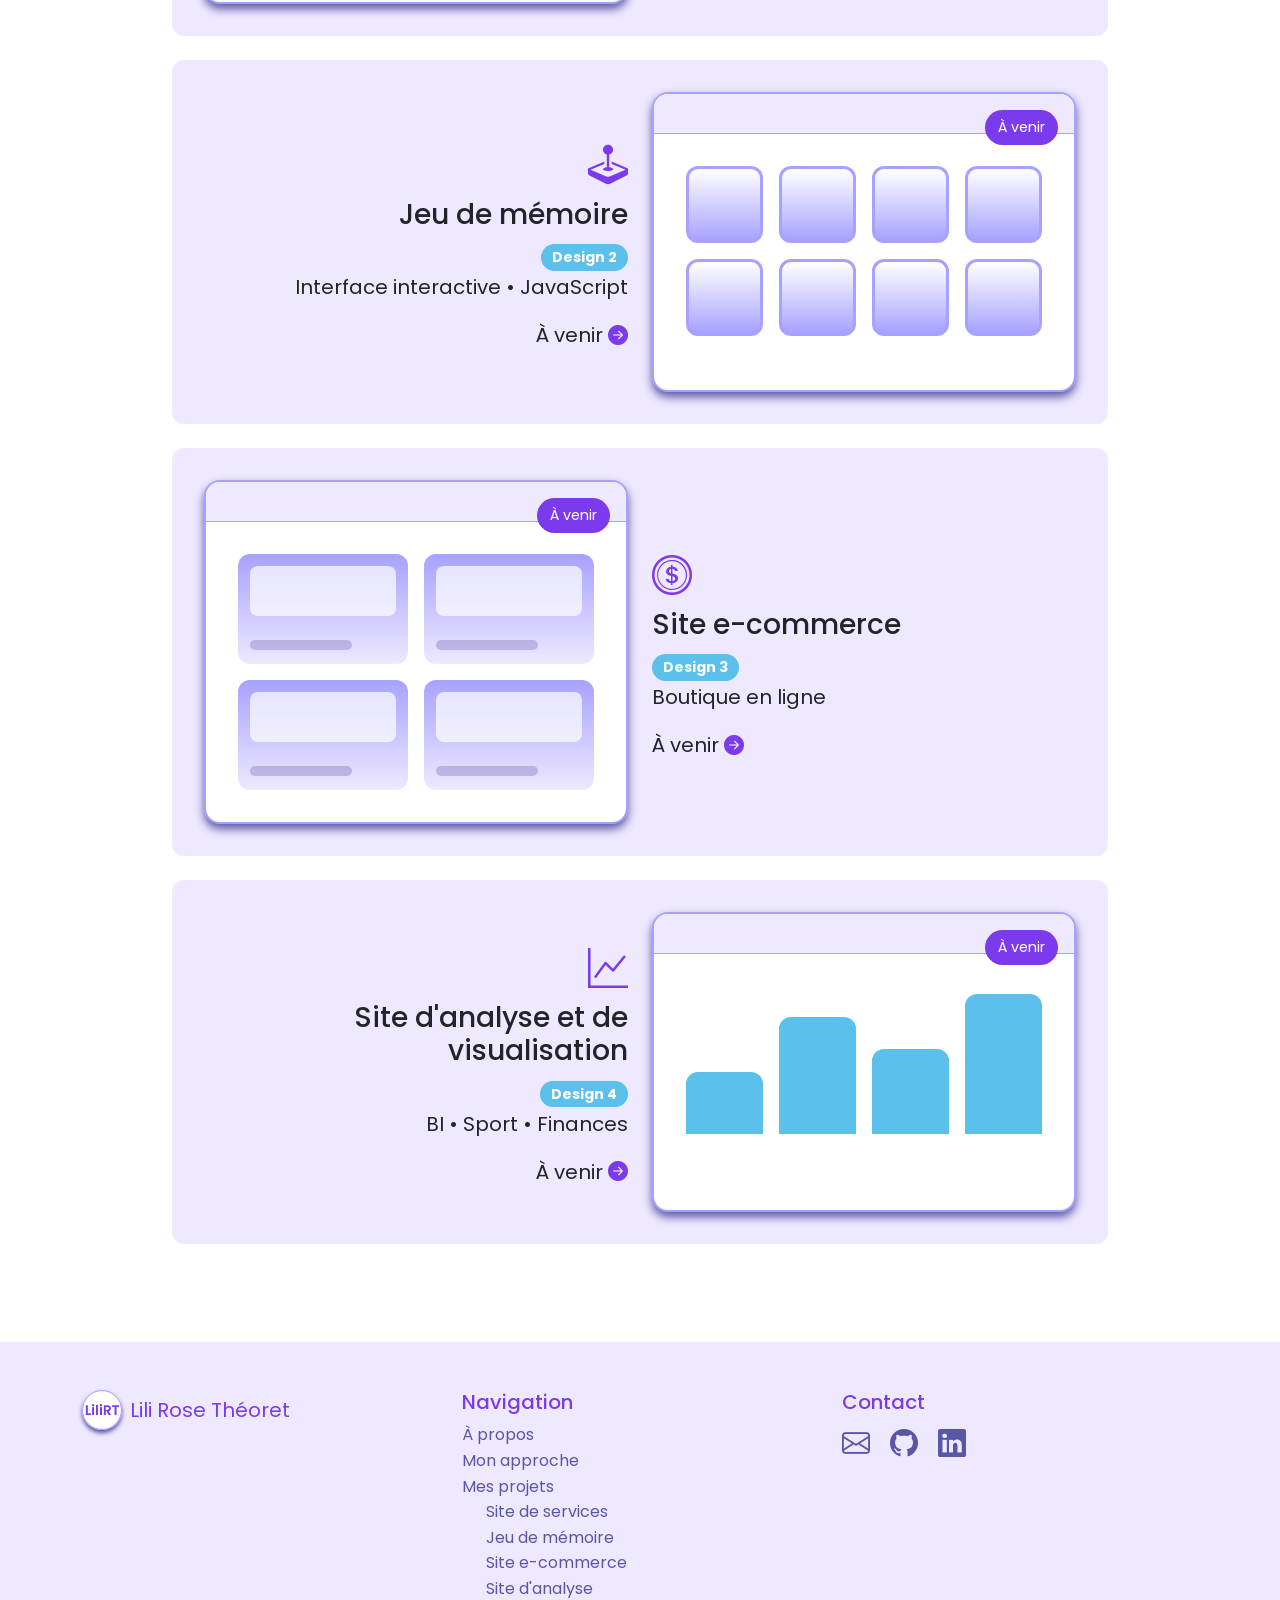
==== commit 97d41768: "Images des designs" ====
--- a/index.html
+++ b/index.html
@@ -258,7 +258,22 @@
                     <a href="designs/design1.html" class="text-decoration-none">
                         <div class="row g-lg-4 align-items-center">
                             <div class="col-lg-6">
-                                <img src="https://placehold.co/600x300?font=poppins&text=Image+à+venir%0Adu+site+de+services" class="img-fluid rounded card-img">
+                                <div class="mockup-window">
+                                    <div class="mockup-topbar"></div>
+
+                                    <div class="mockup-content">
+                                        <div class="mockup-title"></div>
+
+                                        <div class="mockup-line"></div>
+                                        <div class="mockup-line short"></div>
+
+                                        <div class="mockup-button"></div>
+                                    </div>
+
+                                    <div class="mockup-coming">
+                                        À venir
+                                    </div>
+                                </div>
                             </div>
 
                             <div class="col-lg-6">
@@ -281,7 +296,18 @@
                     <a href="designs/design2.html" class="text-decoration-none">
                         <div class="row g-lg-4 align-items-center flex-lg-row-reverse">
                             <div class="col-lg-6">
-                                <img src="https://placehold.co/600x300?font=poppins&text=Image+à+venir%0Adu+jeu+de+mémoire" class="img-fluid rounded card-img">
+                                <div class="mockup-window">
+                                    <div class="mockup-topbar"></div>
+
+                                    <div class="memory-grid">
+                                        <div></div><div></div><div></div><div></div>
+                                        <div></div><div></div><div></div><div></div>
+                                    </div>
+
+                                    <div class="mockup-coming">
+                                        À venir
+                                    </div>
+                                </div>
                             </div>
 
                             <div class="col-lg-6 text-md-end">
@@ -304,8 +330,24 @@
                     <a href="designs/design3.html" class="text-decoration-none">
                         <div class="row g-lg-4 align-items-center">
                             <div class="col-lg-6">
-                                <img src="https://placehold.co/600x300?font=poppins&text=Image+à+venir%0Adu+site+e-commerce" class="img-fluid rounded card-img">
-                            </div>
+                                <div class="mockup-window ecommerce-mockup">
+                                    <div class="mockup-topbar"></div>
+
+                                    <div class="mockup-content">
+                                        <div class="mockup-products">
+                                            <div class="mockup-product"></div>
+                                            <div class="mockup-product"></div>
+                                            <div class="mockup-product"></div>
+                                            <div class="mockup-product"></div>
+                                        </div>
+
+                                        <div class="mockup-coming">
+                                            À venir
+                                        </div>
+                                    </div>
+                                </div>
+                            </div>
+
                             <div class="col-lg-6">
                                 <i class="bi bi-coin fs-1"></i>
                                 <h3>Site e-commerce</h3>
@@ -326,8 +368,22 @@
                     <a href="designs/design4.html" class="text-decoration-none">
                         <div class="row g-lg-4 align-items-center flex-lg-row-reverse">
                             <div class="col-lg-6 ">
-                                <img src="https://placehold.co/600x300?font=poppins&text=Image+à+venir%0Adu+site+d'analyse%0Aet+de+visualisation" class="img-fluid rounded card-img">
-                            </div>
+                                <div class="mockup-window">
+                                    <div class="mockup-topbar"></div>
+
+                                    <div class="chart-area">
+                                        <div class="bar h1"></div>
+                                        <div class="bar h2"></div>
+                                        <div class="bar h3"></div>
+                                        <div class="bar h4"></div>
+                                    </div>
+
+                                    <div class="mockup-coming">
+                                        À venir
+                                    </div>
+                                </div>
+                            </div>
+
                             <div class="col-lg-6 text-md-end">
                                 <i class="bi bi-graph-up fs-1"></i>
                                 <h3>Site d'analyse et de visualisation</h3>
--- a/css/style.css
+++ b/css/style.css
@@ -280,6 +280,133 @@
     background: linear-gradient(150deg, var(--white), var(--secondary));
 }
 
+/* Mockups images */
+.mockup-window {
+    position: relative;
+    min-height: 300px;
+    background: var(--white);
+    border-radius: 16px;
+    overflow: hidden;
+    border: 2px solid var(--secondary);
+    box-shadow: 0 5px 10px var(--dark);
+}
+
+.mockup-topbar {
+    height: 40px;
+    background: var(--light);
+    border-bottom: 1px solid var(--secondary);
+}
+
+.mockup-content {
+    padding: 2rem;
+}
+
+.mockup-title {
+    width: 60%;
+    height: 22px;
+    background: var(--primary);
+    border-radius: 999px;
+    margin-bottom: 1.5rem;
+}
+
+.mockup-line {
+    height: 12px;
+    background: #ddd;
+    border-radius: 999px;
+    margin-bottom: 1rem;
+}
+
+.mockup-line.short {
+    width: 70%;
+}
+
+.mockup-button {
+    width: 120px;
+    height: 40px;
+    background: var(--accent);
+    border-radius: 999px;
+    margin-top: 2rem;
+}
+
+.mockup-coming {
+    position: absolute;
+    top: 1rem;
+    right: 1rem;
+    background: var(--primary);
+    color: var(--white);
+    padding: 0.35rem 0.8rem;
+    border-radius: 999px;
+    font-size: 0.9rem;
+}
+
+.memory-grid {
+    display: grid;
+    grid-template-columns: repeat(4, 1fr);
+    gap: 1rem;
+    padding: 2rem;
+}
+
+.memory-grid div {
+    aspect-ratio: 1;
+    background: linear-gradient(180deg, var(--white), var(--secondary));
+    border-radius: 12px;
+    border: 3px solid var(--secondary);
+}
+
+.mockup-products {
+    display: grid;
+    grid-template-columns: repeat(2, 1fr);
+    gap: 1rem;
+}
+
+.mockup-product {
+    height: 110px;
+    border-radius: 12px;
+    background: linear-gradient(180deg, var(--secondary) 0%, var(--light) 100%);
+    position: relative;
+}
+
+.mockup-product::before {
+    content: "";
+    position: absolute;
+    top: 12px;
+    left: 12px;
+    right: 12px;
+    height: 50px;
+    border-radius: 8px;
+    background: rgba(255,255,255,0.7);
+}
+
+.mockup-product::after {
+    content: "";
+    position: absolute;
+    bottom: 14px;
+    left: 12px;
+    width: 60%;
+    height: 10px;
+    border-radius: 999px;
+    background: rgba(90,86,166,0.3);
+}
+
+.chart-area {
+    display: flex;
+    align-items: end;
+    gap: 1rem;
+    height: 220px;
+    padding: 2rem;
+}
+
+.bar {
+    flex: 1;
+    background: var(--accent);
+    border-radius: 12px 12px 0 0;
+}
+
+.h1 { height: 40%; }
+.h2 { height: 75%; }
+.h3 { height: 55%; }
+.h4 { height: 90%; }
+
 /* Mobile */
 @media (max-width: 991px) {
 
@@ -401,4 +528,26 @@
         padding: 4rem 0;
         text-align: center;
     }
+
+    /* Mockups images */
+        .mockup-window {
+        min-height: auto;
+    }
+
+    .memory-grid {
+        grid-template-columns: repeat(2, 1fr);
+        gap: 0.5rem 0.5rem;
+        padding: 1.5rem;
+    }
+
+    .memory-grid div {
+        max-width: 80px;
+        width: 100%;
+        margin: 0 auto;
+    }
+
+    .mockup-coming {
+        font-size: 0.8rem;
+        padding: 0.3rem 0.7rem;
+    }
 }
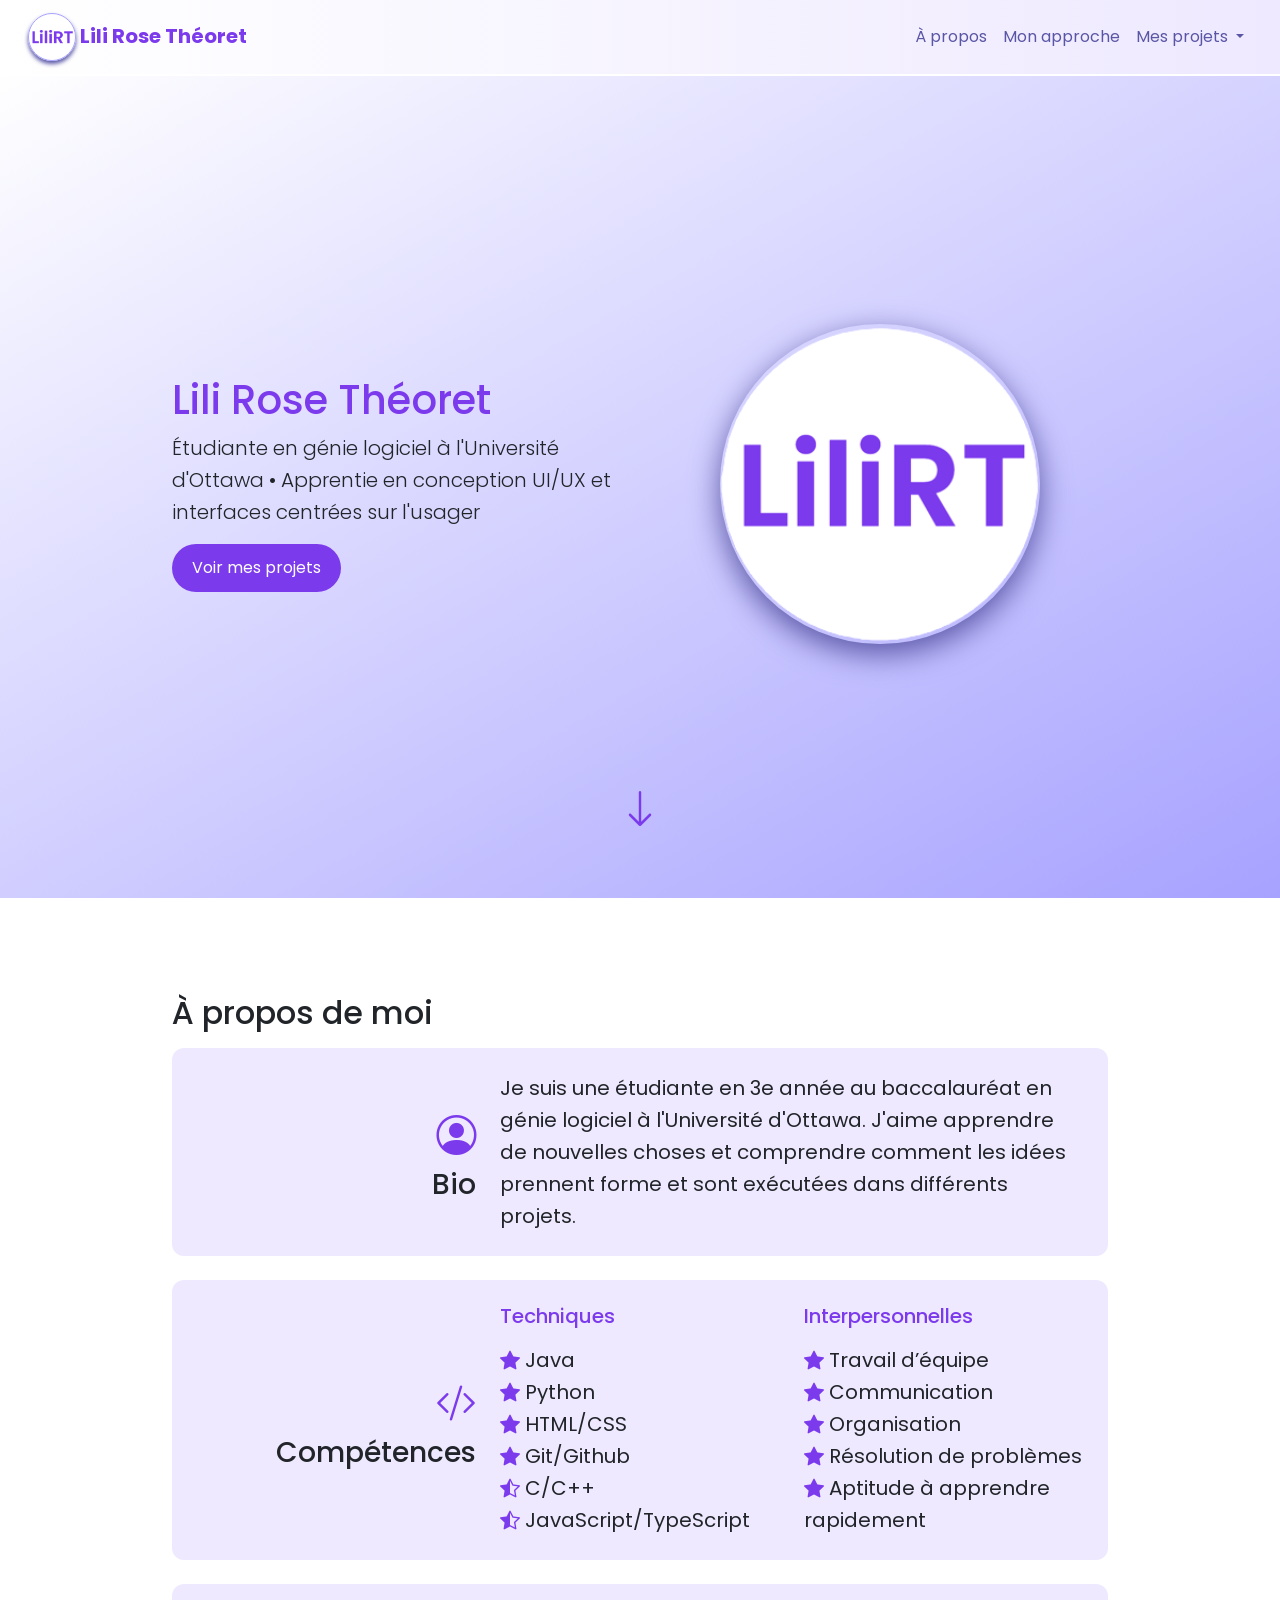
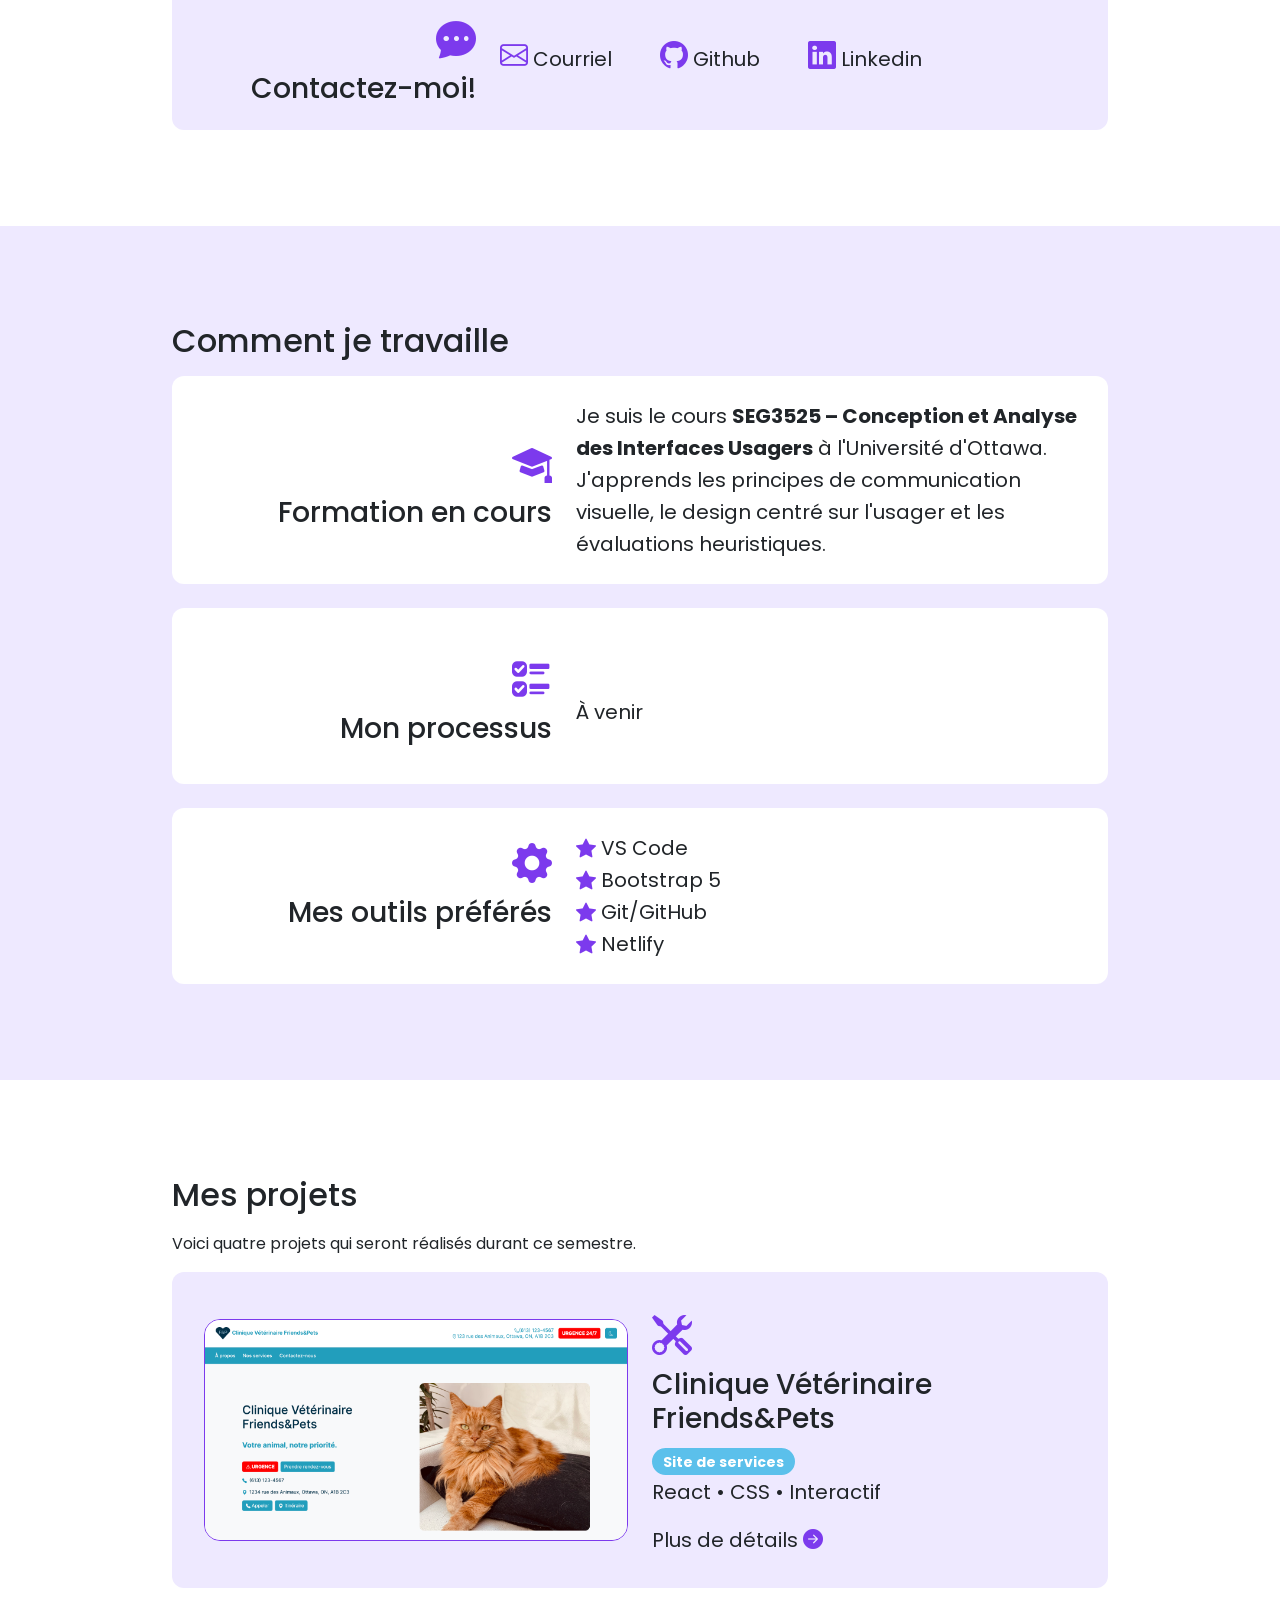
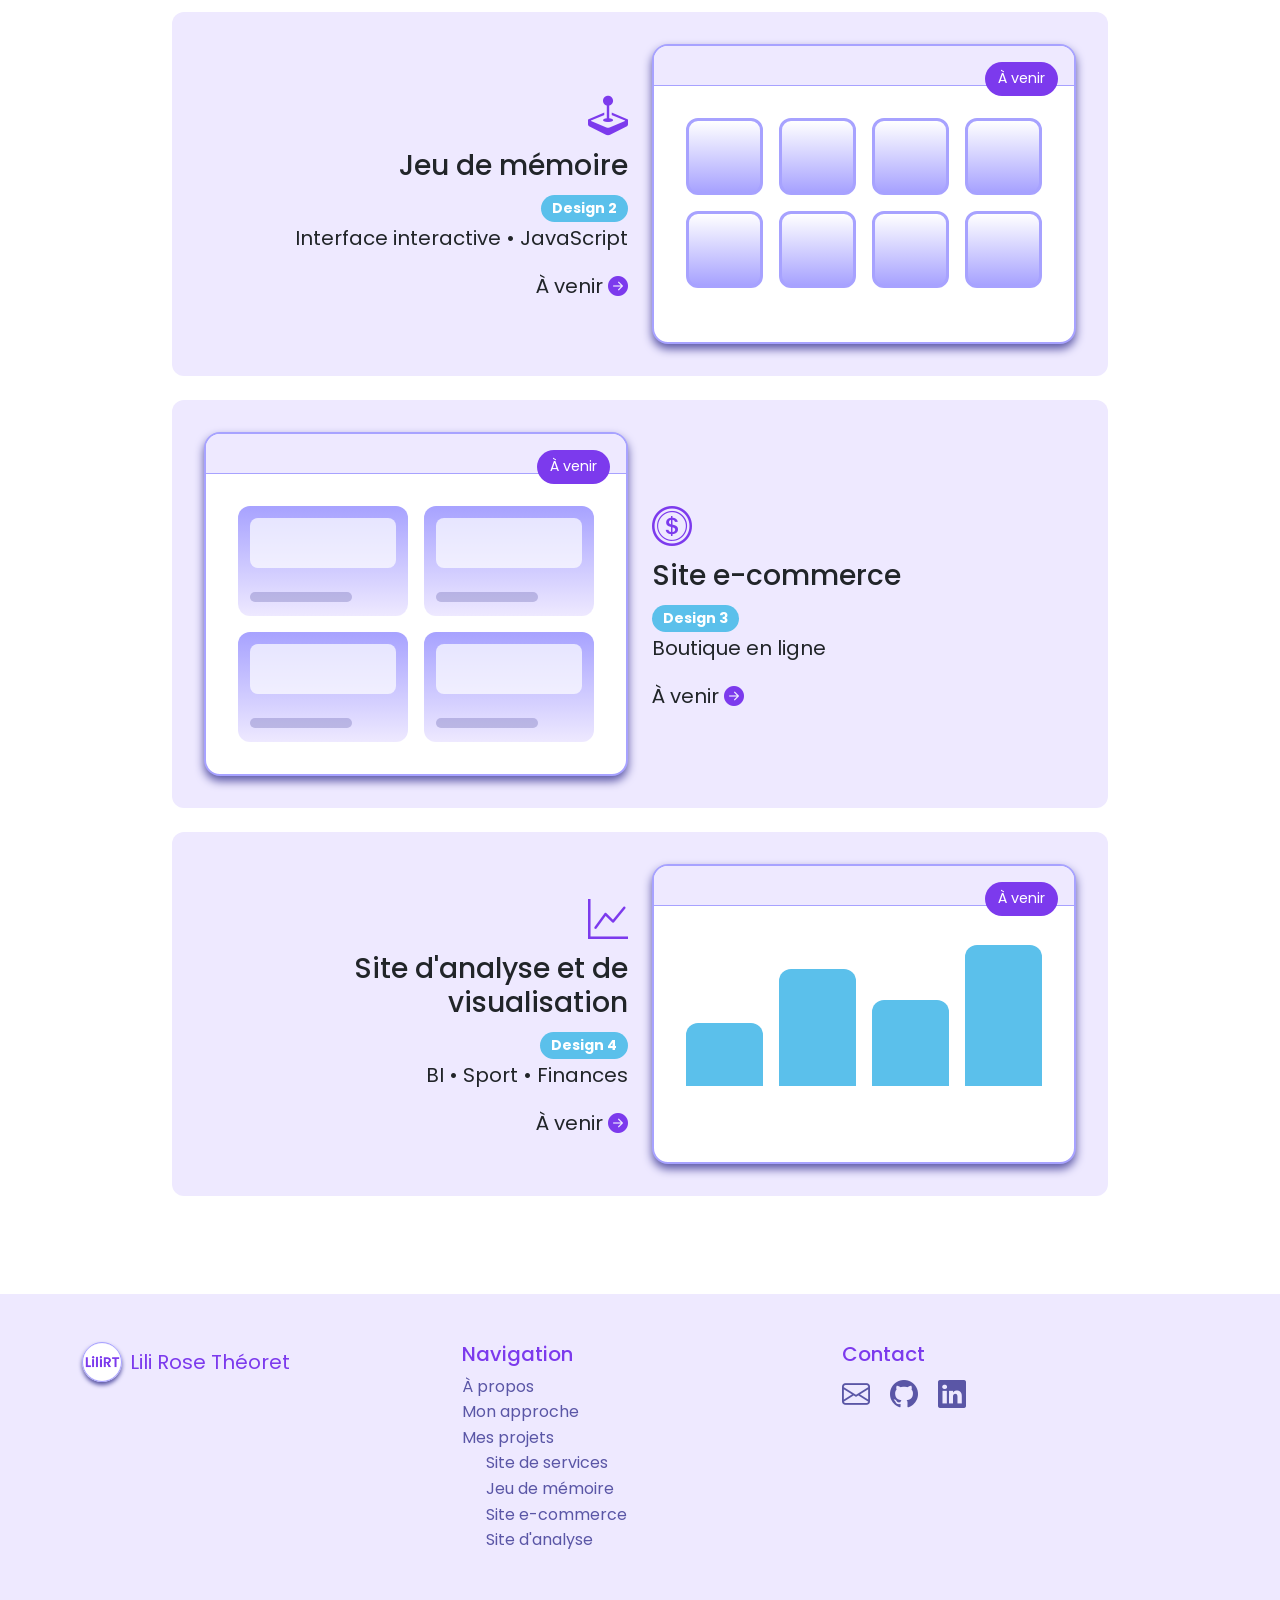
==== commit 8162b439: "Ajout de la clinique vet" ====
--- a/index.html
+++ b/index.html
@@ -36,7 +36,7 @@
                         <ul class="dropdown-menu dropdown-menu-end">
                             <li><a class="dropdown-item" href="#cases">Tous mes projets</a></li>
                             <li><hr class="dropdown-divider"></li>
-                            <li><a class="dropdown-item" href="designs/design1.html">Site de services</a></li>
+                            <li><a class="dropdown-item" href="designs/friends-and-pets.html">Site de services</a></li>
                             <li><a class="dropdown-item" href="designs/design2.html">Jeu de mémoire</a></li>
                             <li><a class="dropdown-item" href="designs/design3.html">Site e-commerce</a></li>
                             <li><a class="dropdown-item" href="designs/design4.html">Site d'analyse</a></li>
@@ -254,11 +254,11 @@
                 </div>
 
                 <!-- Design 1 -->
-                <div class="dark-card mb-3 mb-lg-4" id="design1">
-                    <a href="designs/design1.html" class="text-decoration-none">
+                <div class="dark-card mb-3 mb-lg-4" id="friends-and-pets">
+                    <a href="designs/friends-and-pets.html" class="text-decoration-none">
                         <div class="row g-lg-4 align-items-center">
                             <div class="col-lg-6">
-                                <div class="mockup-window">
+                                <!-- <div class="mockup-window">
                                     <div class="mockup-topbar"></div>
 
                                     <div class="mockup-content">
@@ -273,17 +273,18 @@
                                     <div class="mockup-coming">
                                         À venir
                                     </div>
-                                </div>
+                                </div> -->
+                                <img src="img/friends&pets.png" class="card-img">
                             </div>
 
                             <div class="col-lg-6">
                                 <i class="bi bi-tools fs-1"></i>
-                                <h3>Site de services</h3>
-                                <span class="badge">Design 1</span>
+                                <h3>Clinique Vétérinaire Friends&Pets</h3>
+                                <span class="badge">Site de services</span>
                                 <br>
-                                <p>Dentiste • Réparateur de vélos • Coiffeur</p>
+                                <p>React • CSS • Interactif</p>
                                 <span>
-                                    À venir
+                                    Plus de détails
                                     <i class="bi bi-arrow-right-circle-fill"></i>
                                 </span>
                             </div>
@@ -420,7 +421,7 @@
                             <li><a href="#cases">Mes projets</a></li>
                             <li>
                                 <ul class="list-unstyled ms-4">
-                                    <li><a href="designs/design1.html">Site de services</a></li>
+                                    <li><a href="designs/friends-and-pets.html">Site de services</a></li>
                                     <li><a href="designs/design2.html">Jeu de mémoire</a></li>
                                     <li><a href="designs/design3.html">Site e-commerce</a></li>
                                     <li><a href="designs/design4.html">Site d'analyse</a></li>
--- a/css/style.css
+++ b/css/style.css
@@ -178,9 +178,14 @@
 
 .card-img {
     object-fit: cover;
-    border-radius: 50%;
-    border: 2px solid var(--white);
-
+    border-radius: 16px;
+    border: 1px solid var(--primary);
+
+}
+
+.design .card-img:hover {
+    transform: translateY(-5px);
+    box-shadow: 0 20px 60px var(--dark);
 }
 
 .case-reverse .project-content {
@@ -278,6 +283,15 @@
     align-items: center;
     padding: var(--space-5) var(--space-6);
     background: linear-gradient(150deg, var(--white), var(--secondary));
+}
+
+.design a {
+    color: var(--primary);
+    text-decoration: none;
+}
+
+.design a:hover {
+    text-decoration: underline;
 }
 
 /* Mockups images */
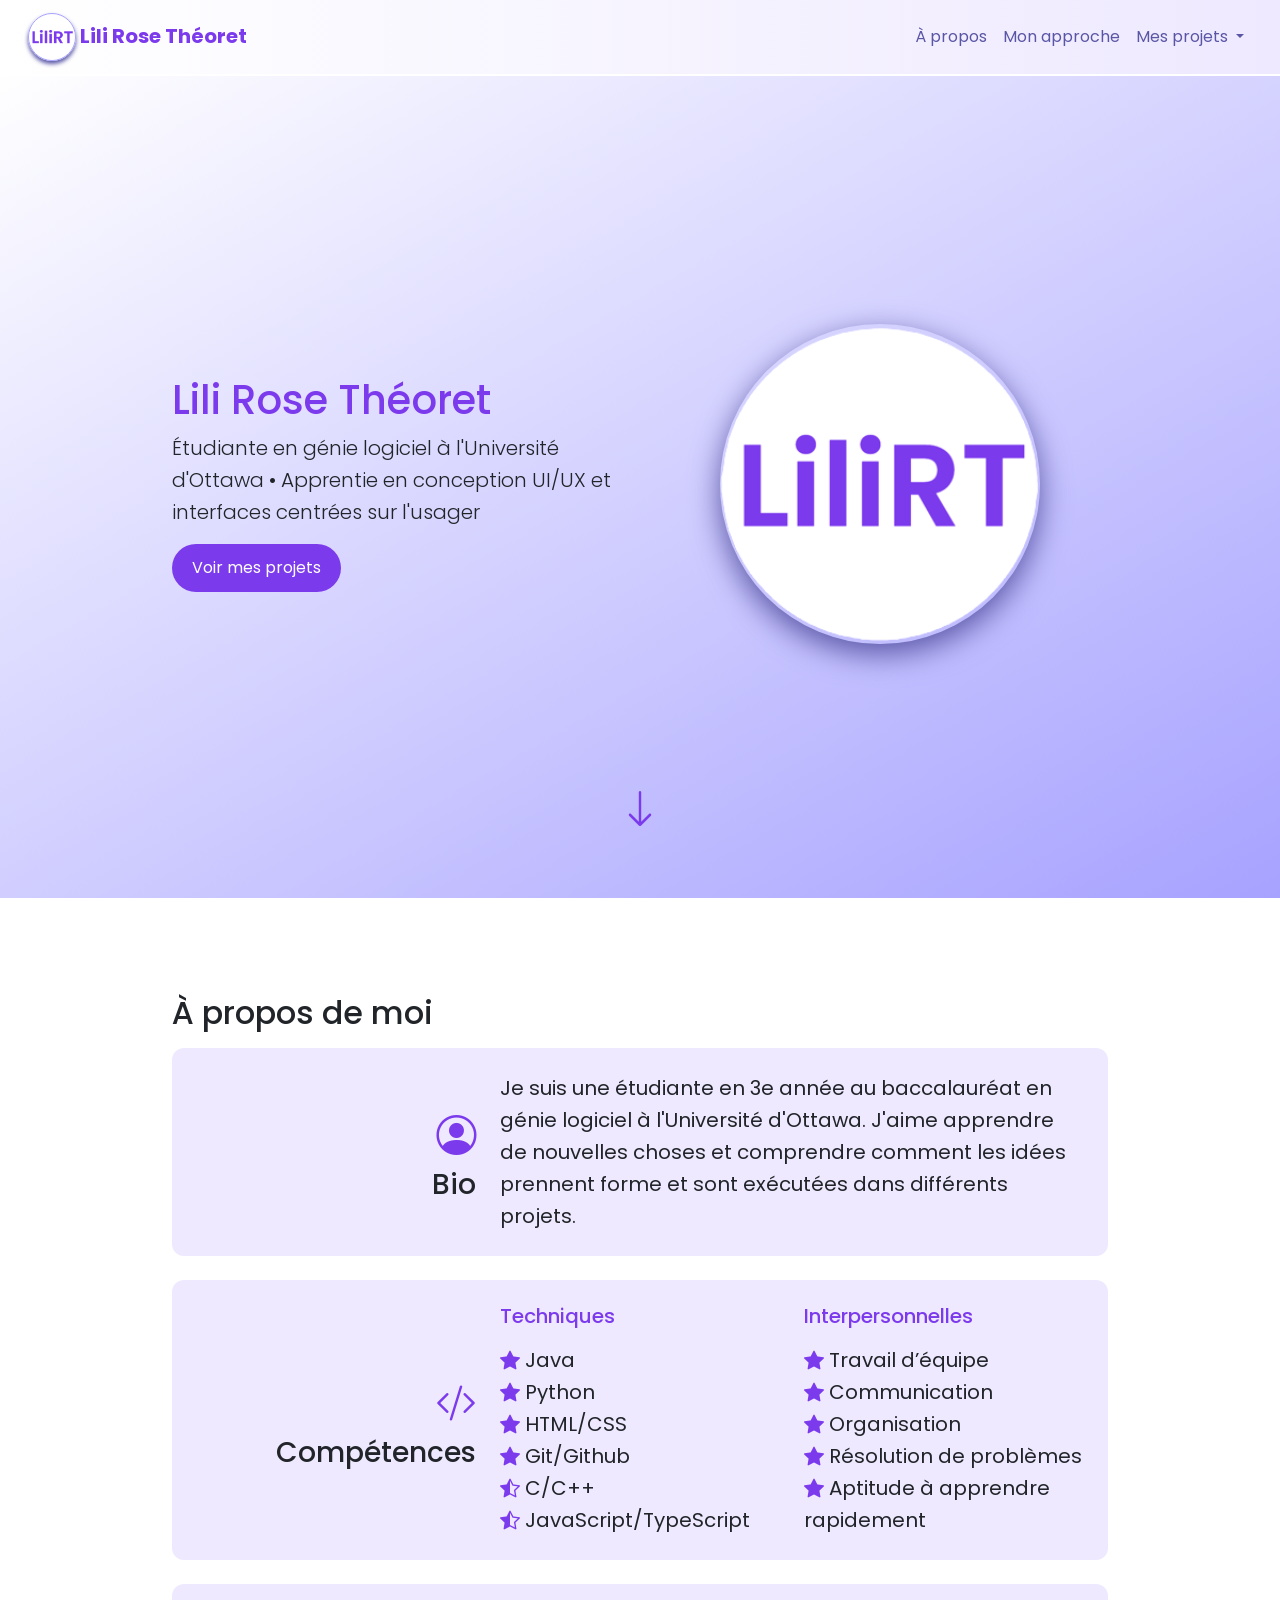
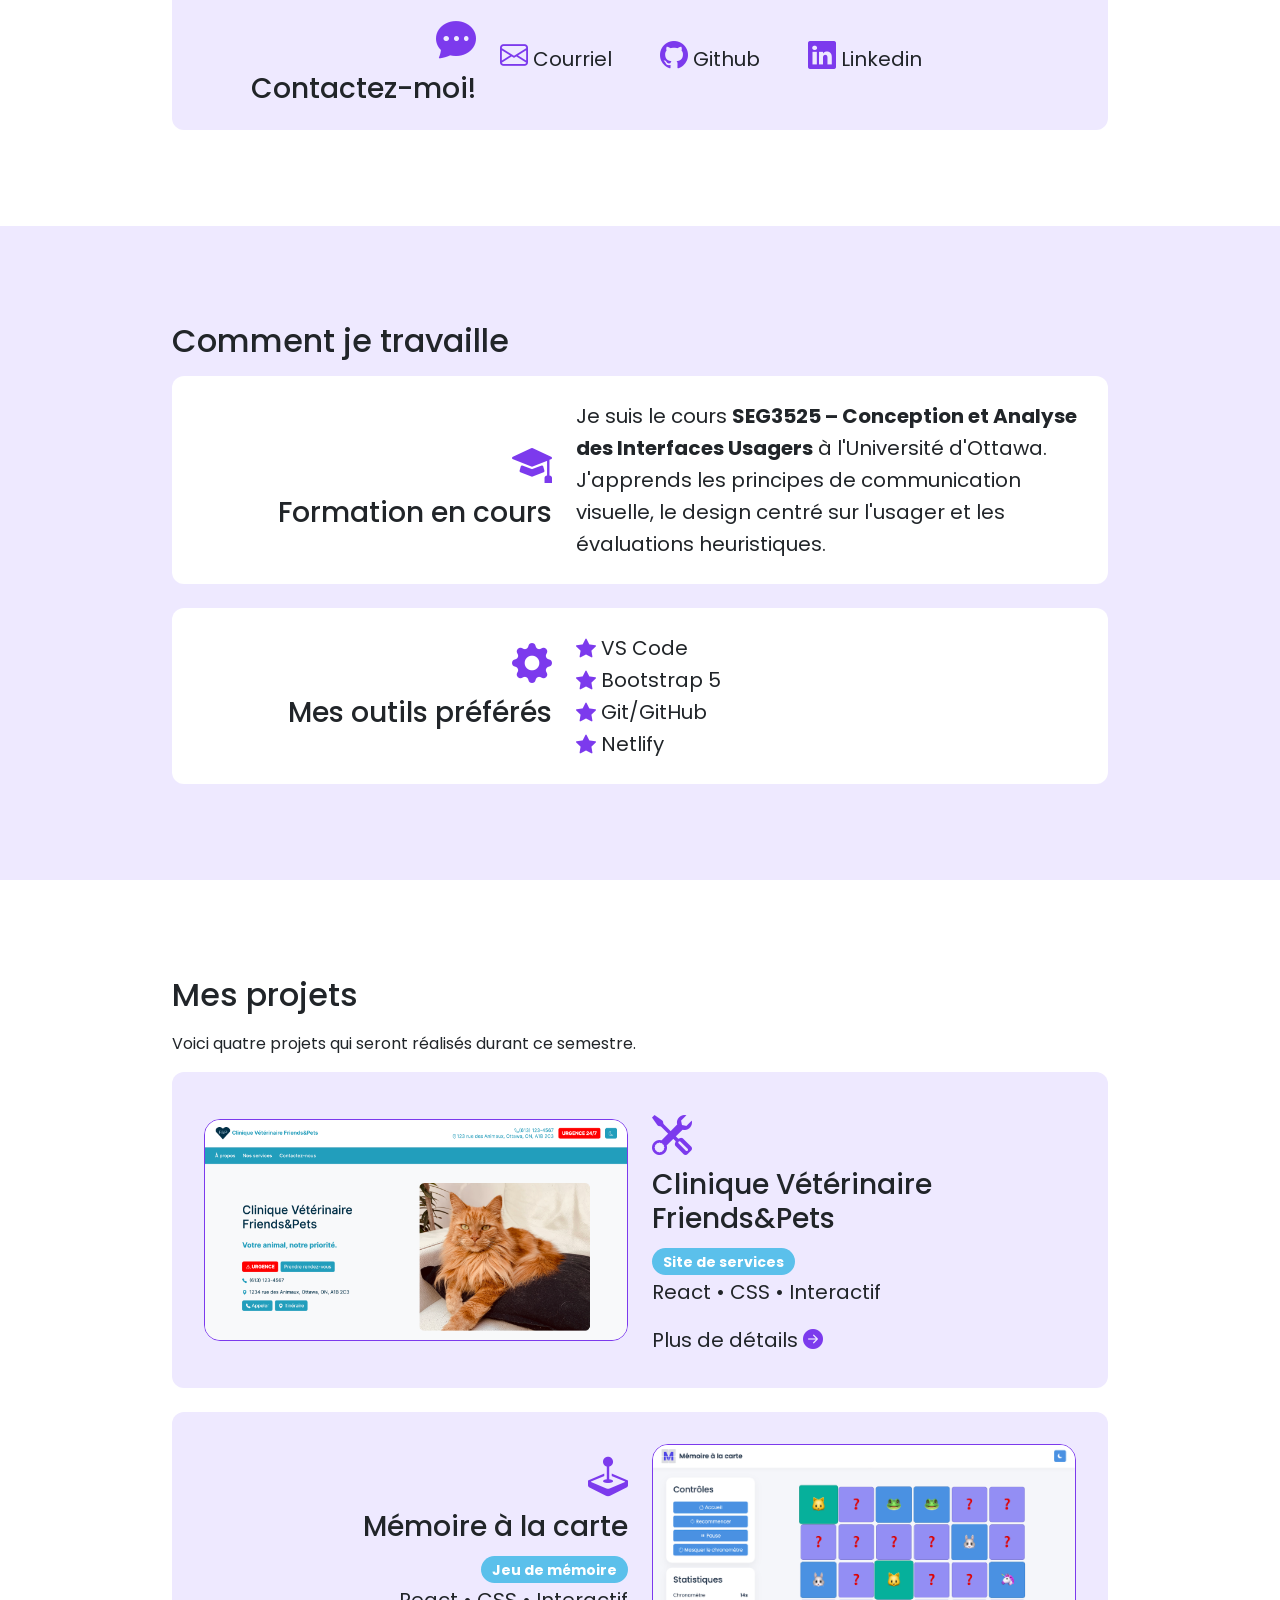
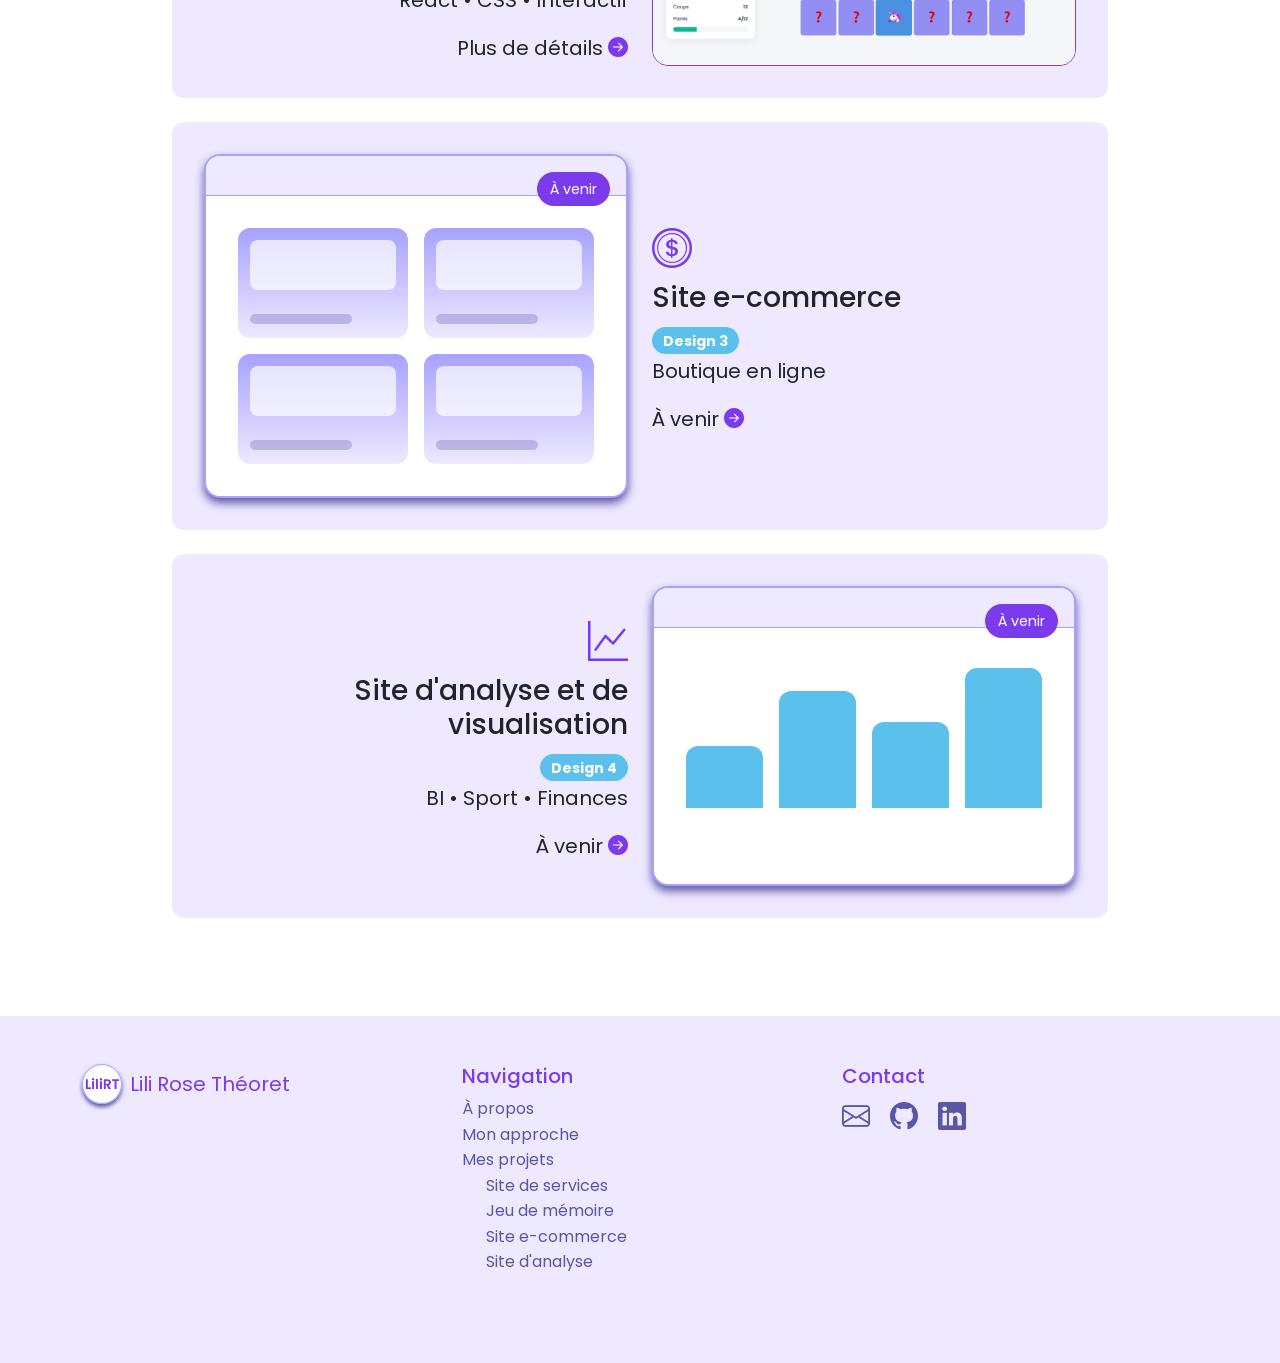
==== commit f8fe848b: "Ajout du jeu de mémoire" ====
--- a/index.html
+++ b/index.html
@@ -37,7 +37,7 @@
                             <li><a class="dropdown-item" href="#cases">Tous mes projets</a></li>
                             <li><hr class="dropdown-divider"></li>
                             <li><a class="dropdown-item" href="designs/friends-and-pets.html">Site de services</a></li>
-                            <li><a class="dropdown-item" href="designs/design2.html">Jeu de mémoire</a></li>
+                            <li><a class="dropdown-item" href="designs/memoire-a-la-carte.html">Jeu de mémoire</a></li>
                             <li><a class="dropdown-item" href="designs/design3.html">Site e-commerce</a></li>
                             <li><a class="dropdown-item" href="designs/design4.html">Site d'analyse</a></li>
                         </ul>
@@ -204,7 +204,7 @@
                     </div>
 
                     <!-- Processus -->
-                    <div class="col-12">
+                    <!-- <div class="col-12">
                         <div class="light-card p-4">
                             <div class="row g-4 align-items-center">
                                 <div class="col-md-5 text-md-end text-center mb-3 mb-md-0">
@@ -219,7 +219,7 @@
                                 </div>
                             </div>
                         </div>
-                    </div>
+                    </div> -->
 
                     <!-- Outils -->
                     <div class="col-12">
@@ -293,11 +293,11 @@
                 </div>
 
                 <!-- Design 2 -->
-                <div class="dark-card case-reverse mb-3 mb-lg-4" id="design2">
-                    <a href="designs/design2.html" class="text-decoration-none">
+                <div class="dark-card case-reverse mb-3 mb-lg-4" id="memoire-a-la-carte">
+                    <a href="designs/memoire-a-la-carte.html" class="text-decoration-none">
                         <div class="row g-lg-4 align-items-center flex-lg-row-reverse">
                             <div class="col-lg-6">
-                                <div class="mockup-window">
+                                <!-- <div class="mockup-window">
                                     <div class="mockup-topbar"></div>
 
                                     <div class="memory-grid">
@@ -308,17 +308,18 @@
                                     <div class="mockup-coming">
                                         À venir
                                     </div>
-                                </div>
+                                </div> -->
+                                <img src="img/mémoire-à-la-carte.png" class="card-img">
                             </div>
 
                             <div class="col-lg-6 text-md-end">
                                 <i class="bi bi-joystick fs-1"></i>
-                                <h3>Jeu de mémoire</h3>
-                                <span class="badge">Design 2</span>
+                                <h3>Mémoire à la carte</h3>
+                                <span class="badge">Jeu de mémoire</span>
                                 <br>
-                                <p>Interface interactive • JavaScript</p>
+                                <p>React • CSS • Interactif</p>
                                 <span>
-                                    À venir
+                                    Plus de détails
                                     <i class="bi bi-arrow-right-circle-fill"></i>
                                 </span>
                             </div>
@@ -422,7 +423,7 @@
                             <li>
                                 <ul class="list-unstyled ms-4">
                                     <li><a href="designs/friends-and-pets.html">Site de services</a></li>
-                                    <li><a href="designs/design2.html">Jeu de mémoire</a></li>
+                                    <li><a href="designs/memoire-a-la-carte.html">Jeu de mémoire</a></li>
                                     <li><a href="designs/design3.html">Site e-commerce</a></li>
                                     <li><a href="designs/design4.html">Site d'analyse</a></li>
                                 </ul>
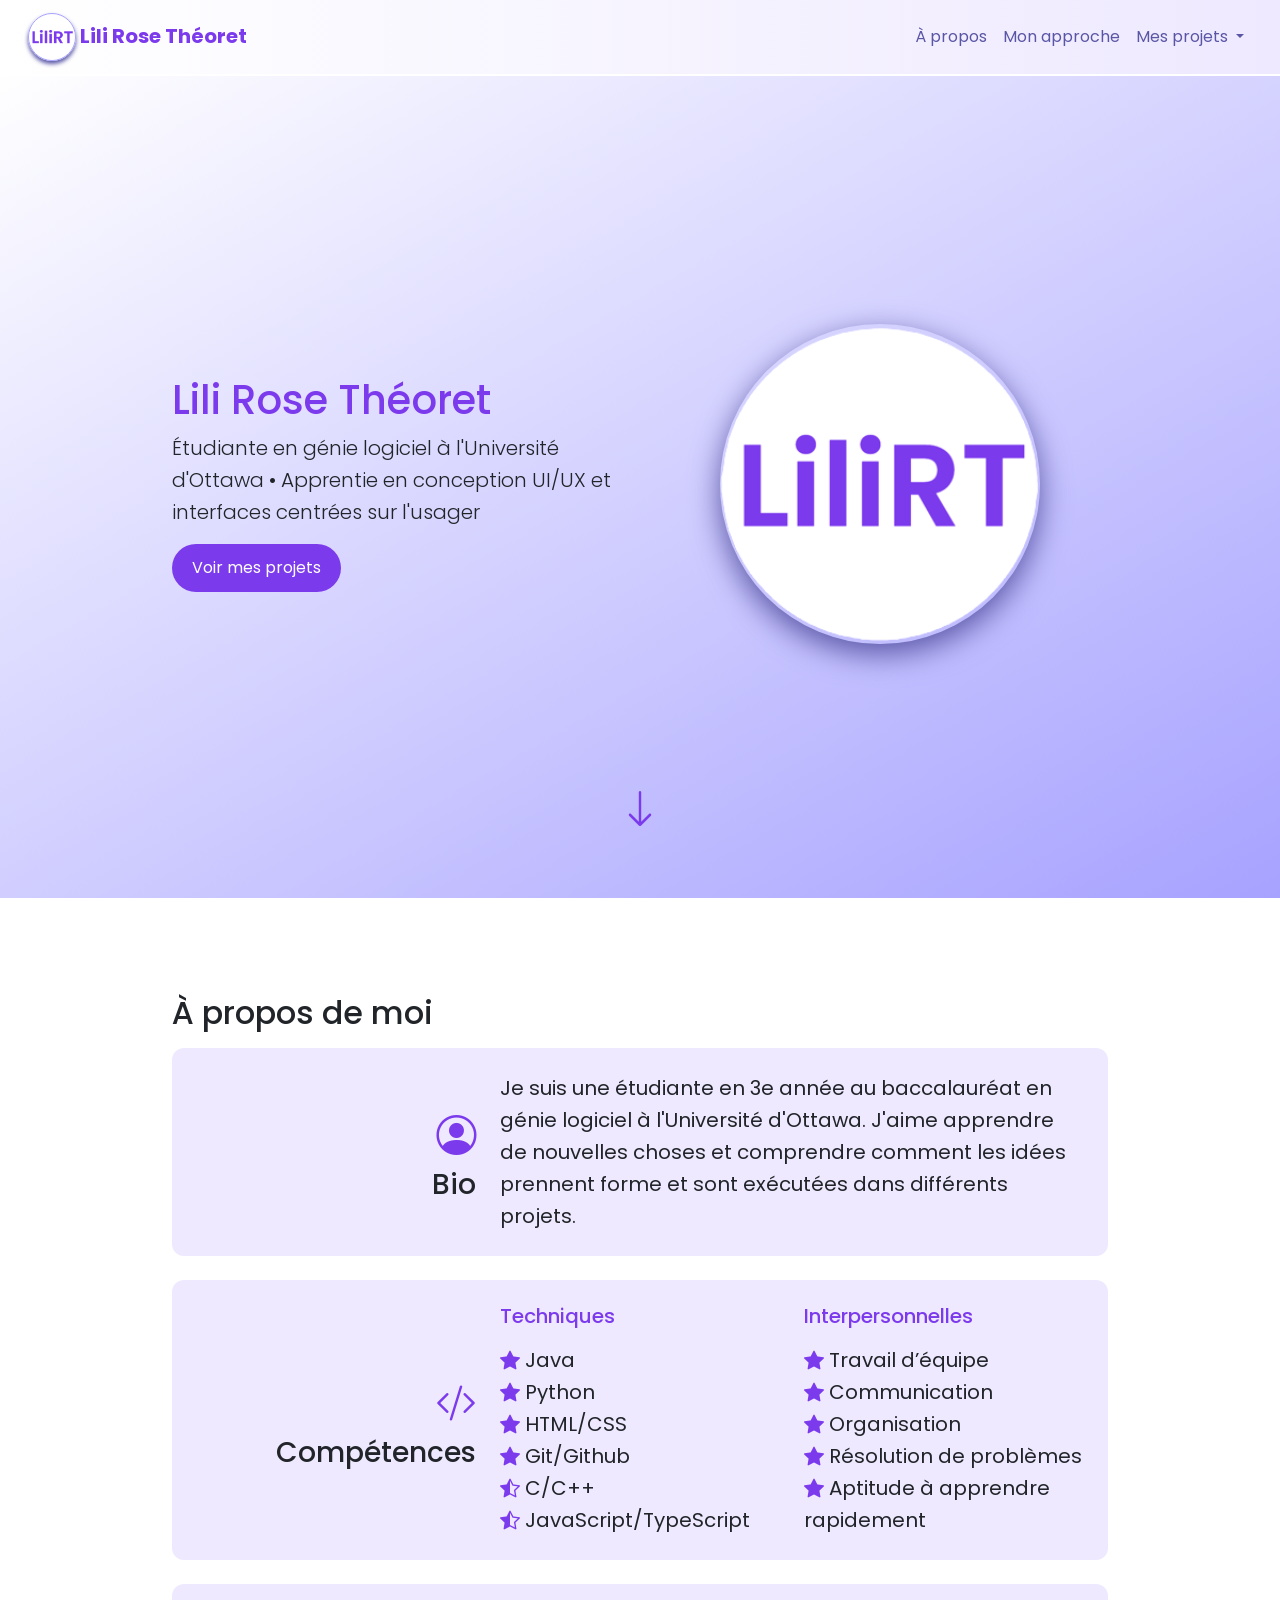
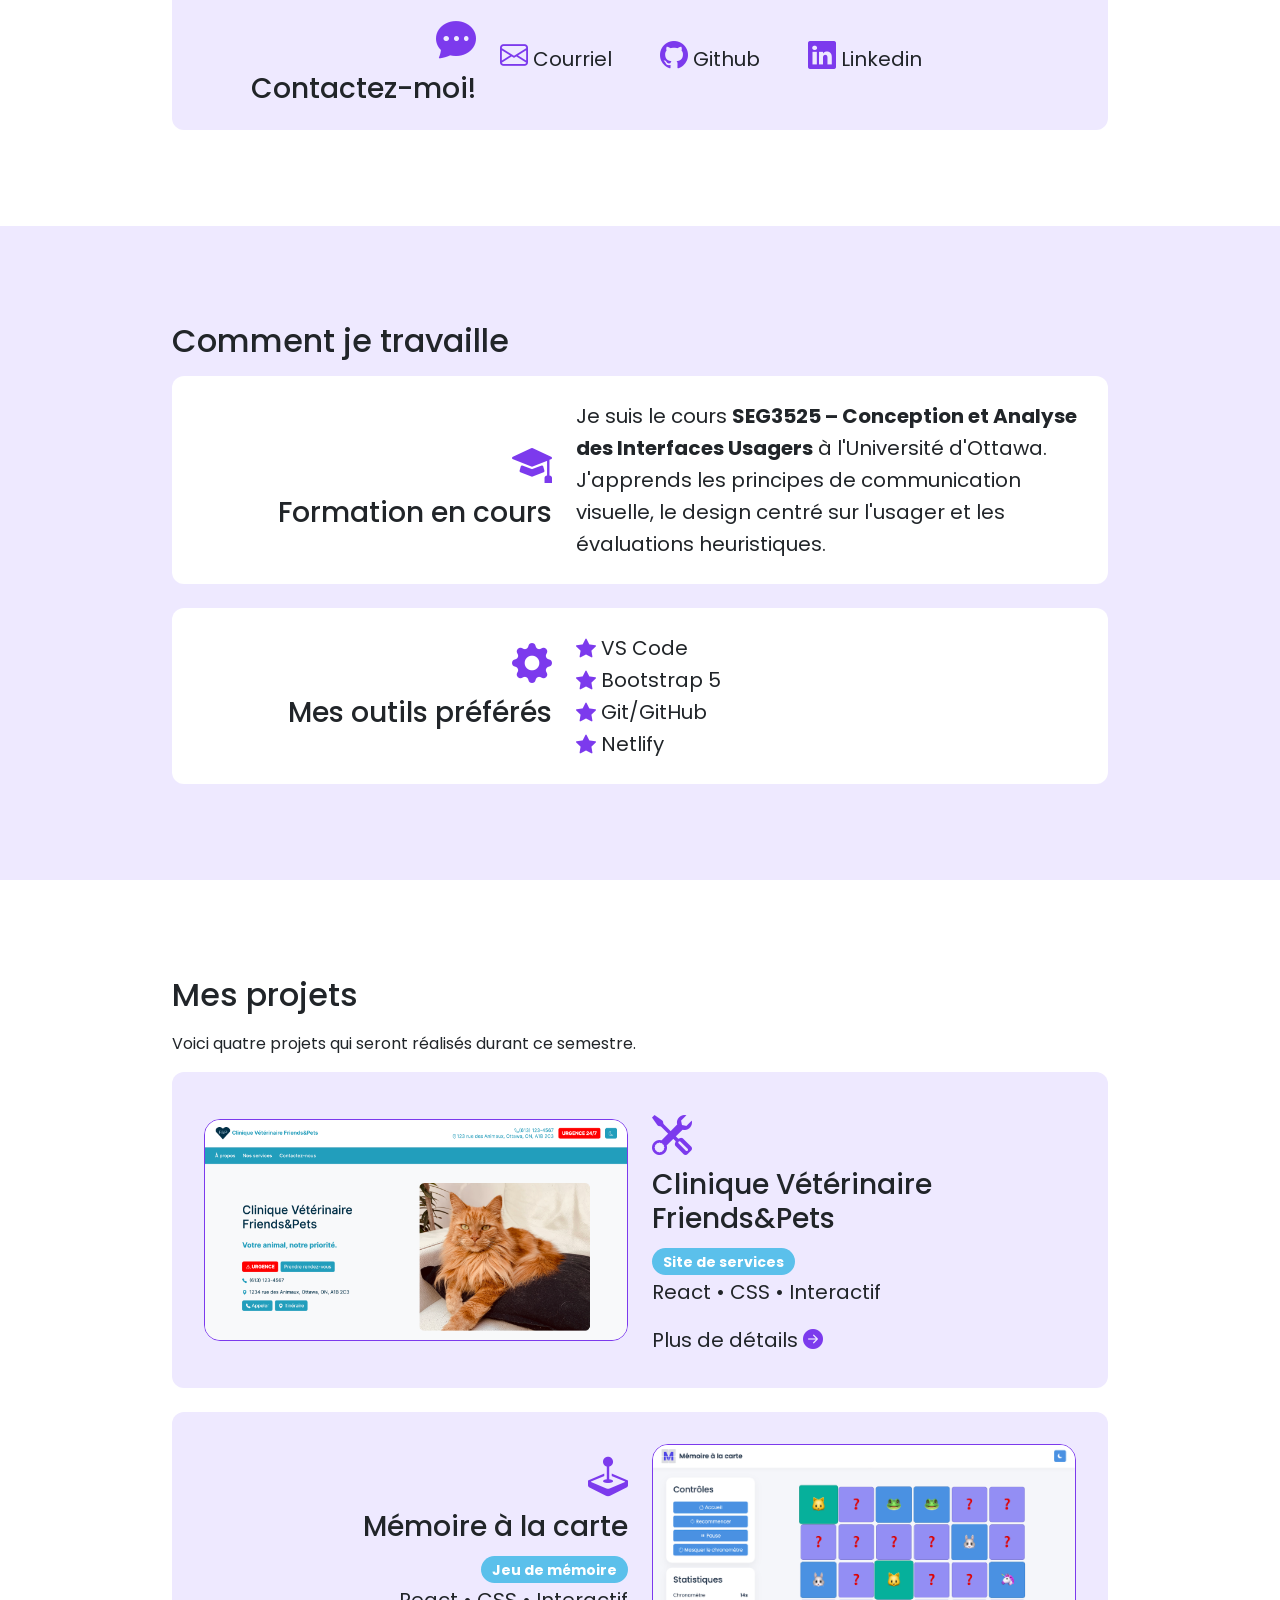
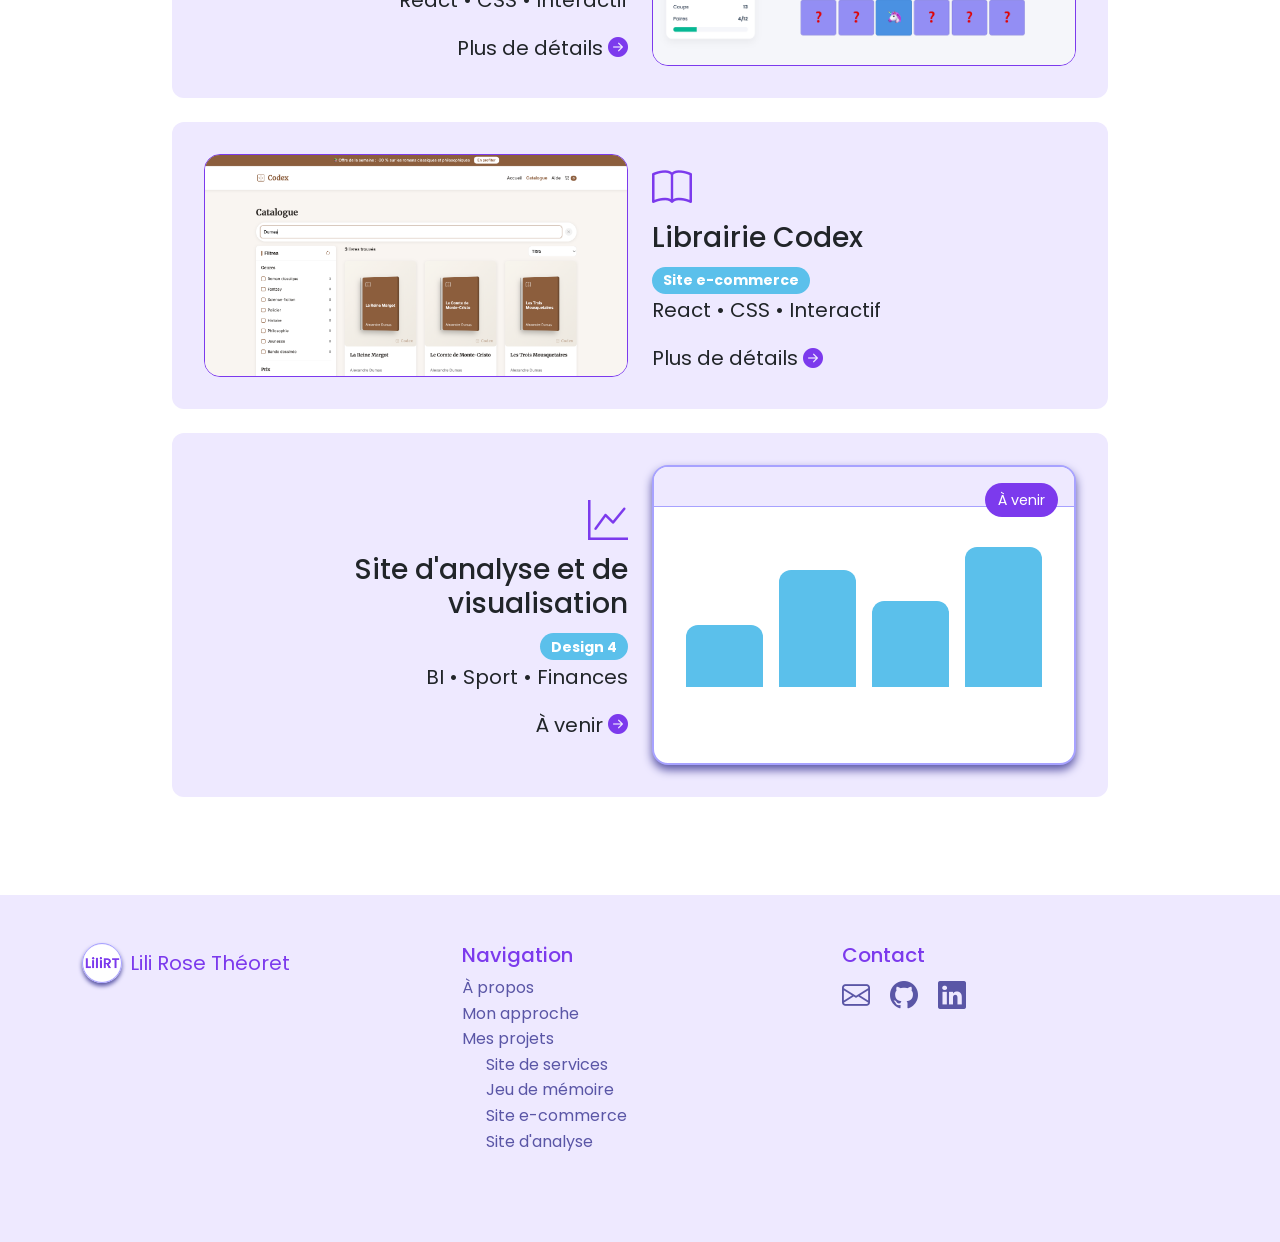
==== commit 1a90afd0: "Ajout site e-commerce" ====
--- a/index.html
+++ b/index.html
@@ -38,7 +38,7 @@
                             <li><hr class="dropdown-divider"></li>
                             <li><a class="dropdown-item" href="designs/friends-and-pets.html">Site de services</a></li>
                             <li><a class="dropdown-item" href="designs/memoire-a-la-carte.html">Jeu de mémoire</a></li>
-                            <li><a class="dropdown-item" href="designs/design3.html">Site e-commerce</a></li>
+                            <li><a class="dropdown-item" href="designs/codex.html">Site e-commerce</a></li>
                             <li><a class="dropdown-item" href="designs/design4.html">Site d'analyse</a></li>
                         </ul>
                     </li>
@@ -329,10 +329,10 @@
 
                 <!-- Design 3 -->
                 <div class="dark-card mb-3 mb-lg-4" id="design3">
-                    <a href="designs/design3.html" class="text-decoration-none">
+                    <a href="designs/codex.html" class="text-decoration-none">
                         <div class="row g-lg-4 align-items-center">
                             <div class="col-lg-6">
-                                <div class="mockup-window ecommerce-mockup">
+                                <!-- <div class="mockup-window ecommerce-mockup">
                                     <div class="mockup-topbar"></div>
 
                                     <div class="mockup-content">
@@ -347,17 +347,18 @@
                                             À venir
                                         </div>
                                     </div>
-                                </div>
+                                </div> -->
+                                <img src="img/codex.png" class="card-img">
                             </div>
 
                             <div class="col-lg-6">
-                                <i class="bi bi-coin fs-1"></i>
-                                <h3>Site e-commerce</h3>
-                                <span class="badge">Design 3</span>
+                                <i class="bi bi-book fs-1"></i>
+                                <h3>Librairie Codex</h3>
+                                <span class="badge">Site e-commerce</span>
                                 <br>
-                                <p>Boutique en ligne</p>
+                                <p>React • CSS • Interactif</p>
                                 <span>
-                                    À venir
+                                    Plus de détails
                                     <i class="bi bi-arrow-right-circle-fill"></i>
                                 </span>
                             </div>
@@ -424,7 +425,7 @@
                                 <ul class="list-unstyled ms-4">
                                     <li><a href="designs/friends-and-pets.html">Site de services</a></li>
                                     <li><a href="designs/memoire-a-la-carte.html">Jeu de mémoire</a></li>
-                                    <li><a href="designs/design3.html">Site e-commerce</a></li>
+                                    <li><a href="designs/codex.html">Site e-commerce</a></li>
                                     <li><a href="designs/design4.html">Site d'analyse</a></li>
                                 </ul>
                             </li>
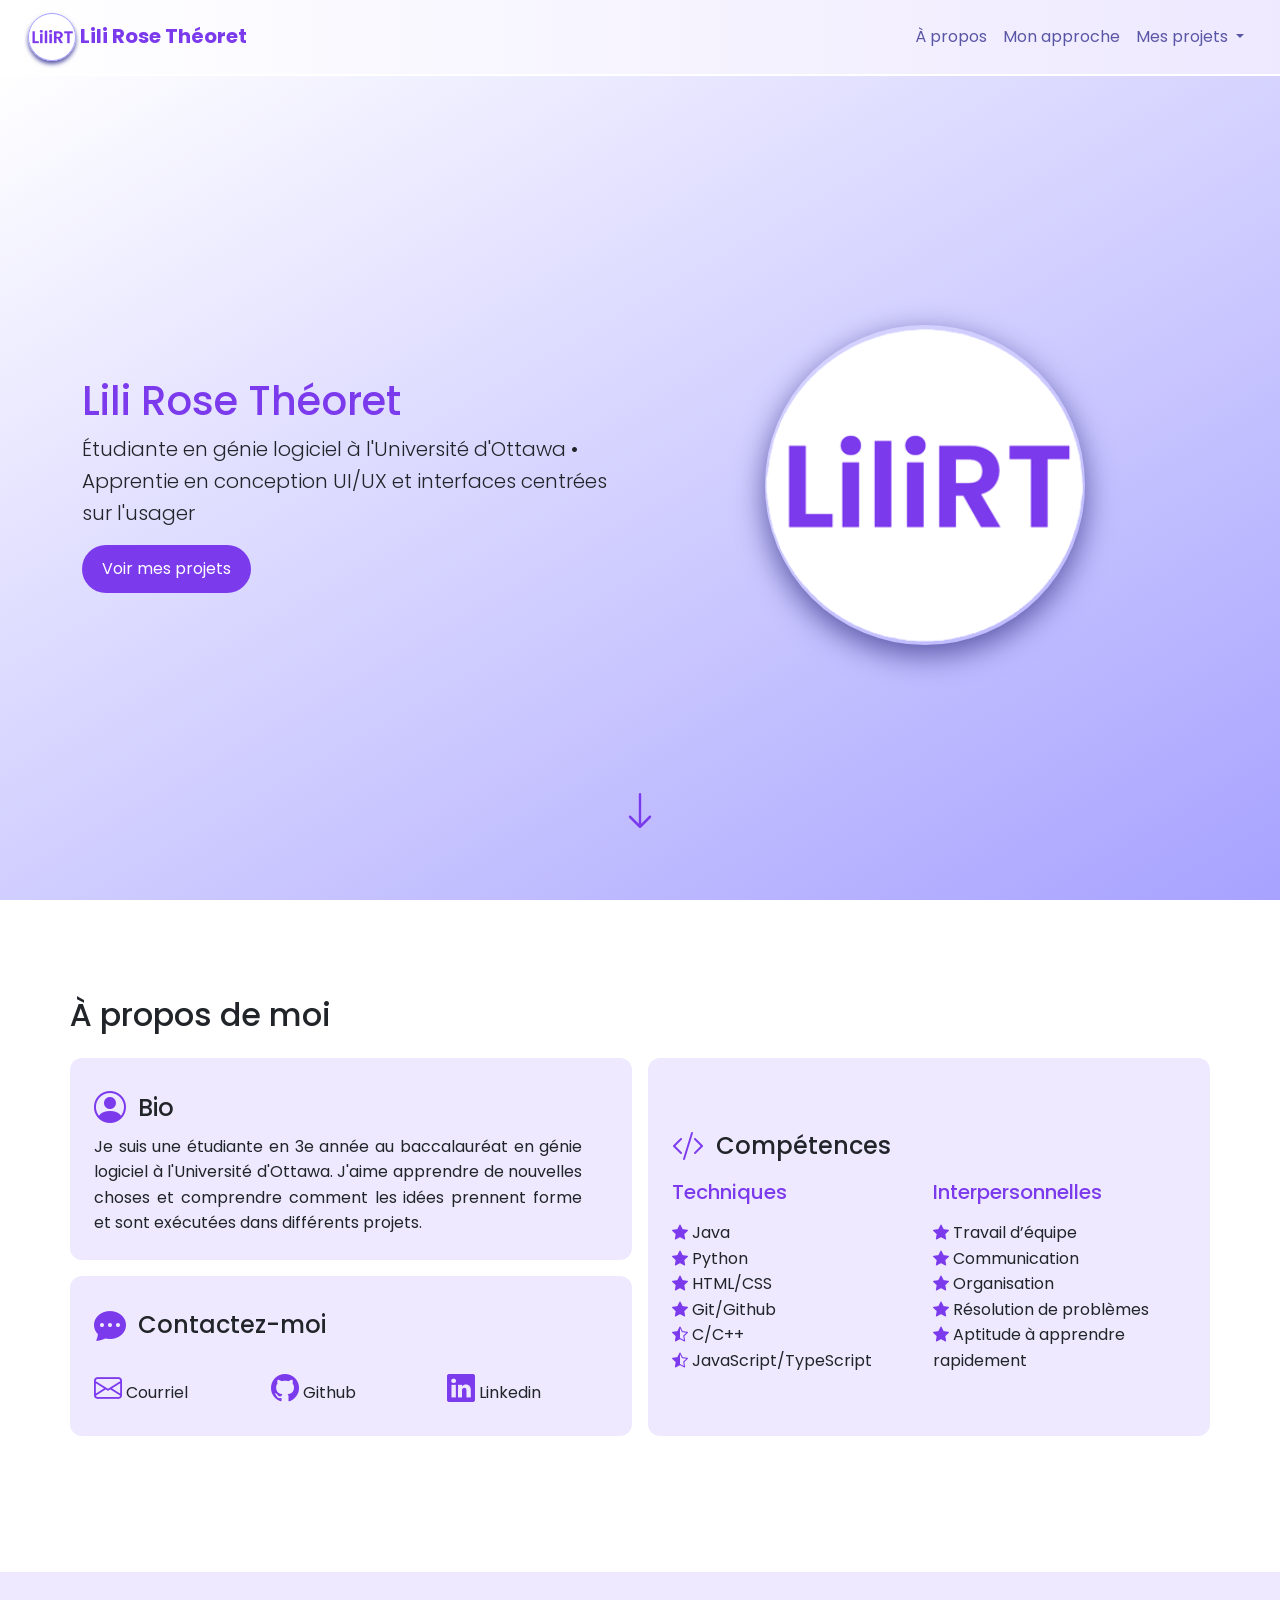
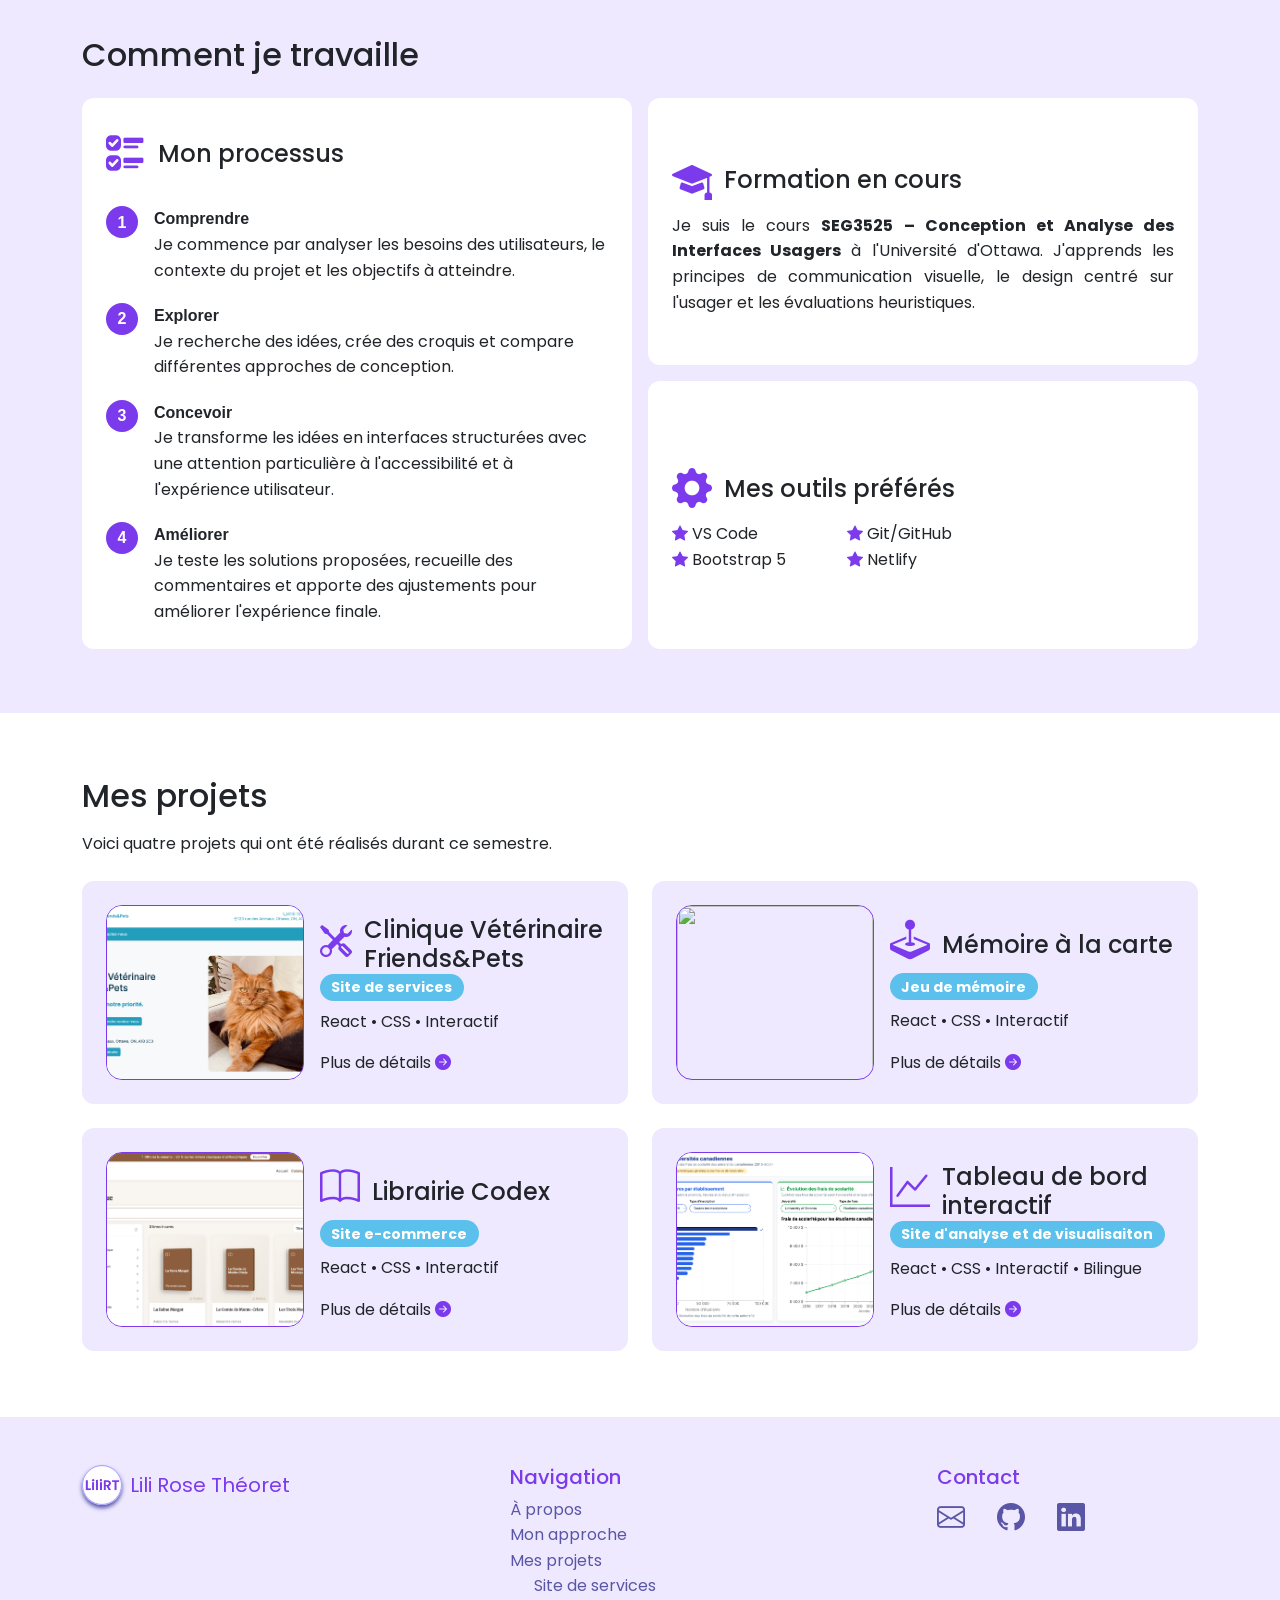
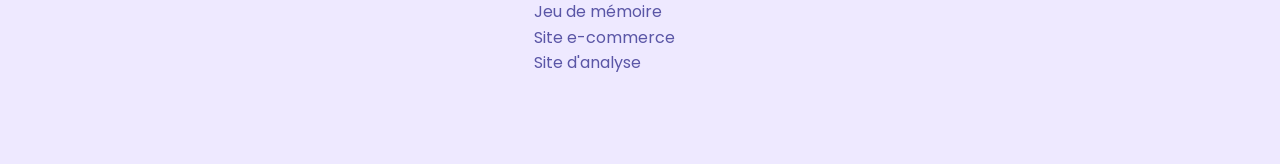
==== commit 0024fa15: "Modifs devoir 5 + ajout du tableau de bord" ====
--- a/index.html
+++ b/index.html
@@ -39,7 +39,7 @@
                             <li><a class="dropdown-item" href="designs/friends-and-pets.html">Site de services</a></li>
                             <li><a class="dropdown-item" href="designs/memoire-a-la-carte.html">Jeu de mémoire</a></li>
                             <li><a class="dropdown-item" href="designs/codex.html">Site e-commerce</a></li>
-                            <li><a class="dropdown-item" href="designs/design4.html">Site d'analyse</a></li>
+                            <li><a class="dropdown-item" href="designs/tableau-de-bord-interactif.html">Site d'analyse</a></li>
                         </ul>
                     </li>
                 </ul>
@@ -81,91 +81,89 @@
                     <h2>À propos de moi</h2>
                 </div>
 
-                <div class="row g-lg-4">
-                    <!-- Bio -->
-                    <div class="col-12">
-                        <div class="dark-card p-4">
-                            <div class="row g-lg-4 align-items-center">
-                                <div class="col-md-4 text-md-end text-center mb-3 mb-md-0">
-                                    <i class="bi bi-person-circle fs-1 icon"></i>
-                                    <h3 class="mb-0">Bio</h3>
-                                </div>
-
-                                <div class="col-md-8">
-                                    <p class="mb-0">
+                <div class="row g-3 h-100">
+                    <div class="col-lg-6">
+                        <div class="row g-3 h-100">
+                            <!-- Bio -->
+                            <div class="col-12">
+                                <div class="dark-card h-100">
+                                    <div class="card-title">
+                                        <i class="bi bi-person-circle"></i>
+                                        <h3>Bio</h3>
+                                    </div>
+
+                                    <p>
                                         Je suis une étudiante en 3e année au baccalauréat en génie logiciel à l'Université d'Ottawa.
                                         J'aime apprendre de nouvelles choses et comprendre comment les idées prennent forme et sont exécutées dans différents projets. 
                                     </p>
                                 </div>
                             </div>
-                        </div>
-                    </div>
-
-                    <!-- Compétences -->
-                    <div class="col-12">
-                        <div class="dark-card p-4">
-                            <div class="row g-lg-4 align-items-center">
-                                <div class="col-md-4 text-md-end text-center mb-3 mb-md-0">
-                                    <i class="bi bi-code-slash fs-1 icon"></i>
-                                    <h3 class="mb-0">Compétences</h3>
-                                </div>
-
-                                <div class="col-md-8">
-                                    <div class="row g-lg-4">
-                                        <!-- Techniques -->
-                                        <div class="col-md-6">
-                                            <h5 class="mb-3">Techniques</h5>
-                                            <ul class="list-unstyled mb-0">
-                                                <li><i class="bi bi-star-fill"></i> Java</li>
-                                                <li><i class="bi bi-star-fill"></i> Python</li>
-                                                <li><i class="bi bi-star-fill"></i> HTML/CSS</li>
-                                                <li><i class="bi bi-star-fill"></i> Git/Github</li>
-                                                <li><i class="bi bi-star-half"></i> C/C++</li>
-                                                <li><i class="bi bi-star-half"></i> JavaScript/TypeScript</li>
-                                            </ul>
-                                        </div>
-
-                                        <!-- Interpersonnelles -->
-                                        <div class="col-md-6">
-                                            <h5 class="mb-3">Interpersonnelles</h5>
-                                            <ul class="list-unstyled mb-0">
-                                                <li><i class="bi bi-star-fill"></i> Travail d’équipe</li>
-                                                <li><i class="bi bi-star-fill"></i> Communication</li>
-                                                <li><i class="bi bi-star-fill"></i> Organisation</li>
-                                                <li><i class="bi bi-star-fill"></i> Résolution de problèmes</li>
-                                                <li><i class="bi bi-star-fill"></i> Aptitude à apprendre rapidement</li>
-                                            </ul>
-                                        </div>
-                                    </div>
-                                </div>
-                            </div>
-                        </div>
-                    </div>
-
-                    <!-- Contact -->
-                    <div class="col-12">
-                        <div class="dark-card p-4">
-                            <div class="row g-lg-4 g-md-5 align-items-center">        
-                                <div class="col-md-4 text-md-end text-center mb-3 mb-md-0">
-                                    <i class="bi bi-chat-dots-fill fs-1"></i>
-                                    <h3 class="mb-0">Contactez-moi!</h3>
-                                </div>
-
-                                <div class="col-md-8">
-                                    <div class="d-flex flex-column flex-md-row gap-3 gap-md-5">
-                                        <a href="mailto:ltheo101@uottawa.ca" class="text-decoration-none">
-                                            <i class="bi bi-envelope fs-3"></i>
-                                            Courriel
-                                        </a>
-                                        <a href="https://github.com/LiliRT" class="text-decoration-none">
-                                            <i class="bi bi-github fs-3"></i>
-                                            Github
-                                        </a>
-                                        <a href="https://linkedin.com" class="text-decoration-none">
-                                            <i class="bi bi-linkedin fs-3"></i>
-                                            Linkedin
-                                        </a>
-                                    </div>
+
+                            <!-- Contact -->
+                            <div class="col-12">
+                                <div class="dark-card h-100">
+                                    <div class="card-title">
+                                        <i class="bi bi-chat-dots-fill"></i>
+                                        <h3>Contactez-moi</h3>
+                                    </div>
+
+                                    <div class="row g-3 h-100">
+                                        <div class="col-md-4">
+                                            <a href="mailto:ltheo101@uottawa.ca" class="text-decoration-none">
+                                                <i class="bi bi-envelope fs-3"></i>
+                                                Courriel
+                                            </a>
+                                        </div>
+                                        
+                                        <div class="col-md-4">
+                                            <a href="https://github.com/LiliRT" class="text-decoration-none">
+                                                <i class="bi bi-github fs-3"></i>
+                                                Github
+                                            </a>
+                                        </div>
+
+                                        <div class="col-md-4">
+                                            <a href="https://linkedin.com" class="text-decoration-none">
+                                                <i class="bi bi-linkedin fs-3"></i>
+                                                Linkedin
+                                            </a>
+                                        </div>
+                                    </div>
+                                </div>
+                            </div>
+                        </div>
+                    </div>
+
+                    <div class="col-lg-6 d-flex">
+                        <!-- Compétences -->
+                        <div class="dark-card h-100 w-100">
+                            <div class="card-title">
+                                <i class="bi bi-code-slash"></i>
+                                <h3>Compétences</h3>
+                            </div>
+
+                            <div class="row g-2">
+                                <div class="col-md-6">
+                                    <h5 class="mb-3">Techniques</h5>
+                                    <ul class="list-unstyled mb-0">
+                                        <li><i class="bi bi-star-fill"></i> Java</li>
+                                        <li><i class="bi bi-star-fill"></i> Python</li>
+                                        <li><i class="bi bi-star-fill"></i> HTML/CSS</li>
+                                        <li><i class="bi bi-star-fill"></i> Git/Github</li>
+                                        <li><i class="bi bi-star-half"></i> C/C++</li>
+                                        <li><i class="bi bi-star-half"></i> JavaScript/TypeScript</li>
+                                    </ul>
+                                </div>
+
+                                <div class="col-md-6">
+                                    <h5 class="mb-3">Interpersonnelles</h5>
+                                    <ul class="list-unstyled mb-0">
+                                        <li><i class="bi bi-star-fill"></i> Travail d’équipe</li>
+                                        <li><i class="bi bi-star-fill"></i> Communication</li>
+                                        <li><i class="bi bi-star-fill"></i> Organisation</li>
+                                        <li><i class="bi bi-star-fill"></i> Résolution de problèmes</li>
+                                        <li><i class="bi bi-star-fill"></i> Aptitude à apprendre rapidement</li>
+                                    </ul>
                                 </div>
                             </div>
                         </div>
@@ -181,17 +179,49 @@
                     <h2>Comment je travaille</h2>
                 </div>
 
-                <div class="row g-lg-4">
-                    <!-- Formation -->
-                    <div class="col-12">
-                        <div class="light-card p-4">
-                            <div class="row g-4 align-items-center">
-                                <div class="col-md-5 text-md-end text-center mb-3 mb-md-0">
-                                    <i class="bi bi-mortarboard-fill fs-1 icon"></i>
-                                    <h3 class="mb-0">Formation en cours</h3>
-                                </div>
-
-                                <div class="col-md-7">
+                <div class="row g-3 h-100">
+                    <div class="col-lg-6 d-flex">
+                        <!-- Processus -->
+                        <div class="light-card p-4 h-100 w-100">
+                            <div class="card-title">
+                                <i class="bi bi-ui-checks fs-1 icon"></i>
+                                <h3 class="mb-0">Mon processus</h3>
+                            </div>
+
+                            <ol>
+                                <li>
+                                    <strong>Comprendre</strong><br>
+                                    Je commence par analyser les besoins des utilisateurs, le contexte du projet et les objectifs à atteindre.
+                                </li>
+
+                                <li>
+                                    <strong>Explorer</strong><br>
+                                    Je recherche des idées, crée des croquis et compare différentes approches de conception.
+                                </li>
+
+                                <li>
+                                    <strong>Concevoir</strong><br>
+                                    Je transforme les idées en interfaces structurées avec une attention particulière à l'accessibilité et à l'expérience utilisateur.
+                                </li>
+
+                                <li>
+                                    <strong>Améliorer</strong><br>
+                                    Je teste les solutions proposées, recueille des commentaires et apporte des ajustements pour améliorer l'expérience finale.
+                                </li>
+                            </ol>
+                        </div>
+                    </div>
+
+                    <div class="col-lg-6 d-flex">
+                        <div class="row g-3 flex-grow-1">
+                            <!-- Formation -->
+                            <div class="col-12">
+                                <div class="light-card h-100">
+                                    <div class="card-title">
+                                        <i class="bi bi-mortarboard-fill fs-1 icon"></i>
+                                        <h3 class="mb-0">Formation en cours</h3>
+                                    </div>
+
                                     <p class="mb-0">
                                         Je suis le cours
                                         <strong>SEG3525 – Conception et Analyse des Interfaces Usagers</strong>
@@ -200,43 +230,32 @@
                                     </p>
                                 </div>
                             </div>
-                        </div>
-                    </div>
-
-                    <!-- Processus -->
-                    <!-- <div class="col-12">
-                        <div class="light-card p-4">
-                            <div class="row g-4 align-items-center">
-                                <div class="col-md-5 text-md-end text-center mb-3 mb-md-0">
-                                    <i class="bi bi-ui-checks fs-1 icon"></i>
-                                    <h3 class="mb-0">Mon processus</h3>
-                                </div>
-
-                                <div class="col-md-7">
-                                    <p class="mb-0">
-                                        <br><br>À venir<br><br>
-                                    </p>
-                                </div>
-                            </div>
-                        </div>
-                    </div> -->
-
-                    <!-- Outils -->
-                    <div class="col-12">
-                        <div class="light-card p-4">
-                            <div class="row g-4 align-items-start">
-                                <div class="col-md-5 text-md-end text-center mb-3 mb-md-0">
-                                    <i class="bi bi-gear-fill fs-1 icon"></i>
-                                    <h3 class="mb-0">Mes outils préférés</h3>
-                                </div>
-
-                                <div class="col-md-7">
-                                    <ul class="list-unstyled mb-0">
-                                        <li><i class="bi bi-star-fill"></i> VS Code</li>
-                                        <li><i class="bi bi-star-fill"></i> Bootstrap 5</li>
-                                        <li><i class="bi bi-star-fill"></i> Git/GitHub</li>
-                                        <li><i class="bi bi-star-fill"></i> Netlify</li>
-                                    </ul>
+
+                            <!-- Outils -->
+                            <div class="col-12">
+                                <div class="light-card p-4">
+                                    <div class="card-title">
+                                        <i class="bi bi-gear-fill fs-1 icon"></i>
+                                        <h3 class="mb-0">Mes outils préférés</h3>
+                                    </div>
+
+                                    <div class="col-md-8">
+                                        <div class="row g-3 h-100">
+                                            <div class="col-md-6">
+                                                <ul class="list-unstyled mb-0">
+                                                    <li><i class="bi bi-star-fill"></i> VS Code</li>
+                                                    <li><i class="bi bi-star-fill"></i> Bootstrap 5</li>
+                                                </ul>
+                                            </div>
+
+                                            <div class="col-md-6">
+                                                <ul class="list-unstyled mb-0">
+                                                    <li><i class="bi bi-star-fill"></i> Git/GitHub</li>
+                                                    <li><i class="bi bi-star-fill"></i> Netlify</li>
+                                                </ul>
+                                            </div>
+                                        </div>
+                                    </div>
                                 </div>
                             </div>
                         </div>
@@ -250,164 +269,121 @@
             <div class="container">
                 <div class="section-header">
                     <h2>Mes projets</h2>
-                    <p>Voici quatre projets qui seront réalisés durant ce semestre.</p>
-                </div>
-
-                <!-- Design 1 -->
-                <div class="dark-card mb-3 mb-lg-4" id="friends-and-pets">
-                    <a href="designs/friends-and-pets.html" class="text-decoration-none">
-                        <div class="row g-lg-4 align-items-center">
-                            <div class="col-lg-6">
-                                <!-- <div class="mockup-window">
-                                    <div class="mockup-topbar"></div>
-
-                                    <div class="mockup-content">
-                                        <div class="mockup-title"></div>
-
-                                        <div class="mockup-line"></div>
-                                        <div class="mockup-line short"></div>
-
-                                        <div class="mockup-button"></div>
-                                    </div>
-
-                                    <div class="mockup-coming">
-                                        À venir
-                                    </div>
-                                </div> -->
-                                <img src="img/friends&pets.png" class="card-img">
-                            </div>
-
-                            <div class="col-lg-6">
-                                <i class="bi bi-tools fs-1"></i>
-                                <h3>Clinique Vétérinaire Friends&Pets</h3>
-                                <span class="badge">Site de services</span>
-                                <br>
-                                <p>React • CSS • Interactif</p>
-                                <span>
-                                    Plus de détails
-                                    <i class="bi bi-arrow-right-circle-fill"></i>
-                                </span>
-                            </div>
-                        </div>
-                    </a>
-                </div>
-
-                <!-- Design 2 -->
-                <div class="dark-card case-reverse mb-3 mb-lg-4" id="memoire-a-la-carte">
-                    <a href="designs/memoire-a-la-carte.html" class="text-decoration-none">
-                        <div class="row g-lg-4 align-items-center flex-lg-row-reverse">
-                            <div class="col-lg-6">
-                                <!-- <div class="mockup-window">
-                                    <div class="mockup-topbar"></div>
-
-                                    <div class="memory-grid">
-                                        <div></div><div></div><div></div><div></div>
-                                        <div></div><div></div><div></div><div></div>
-                                    </div>
-
-                                    <div class="mockup-coming">
-                                        À venir
-                                    </div>
-                                </div> -->
-                                <img src="img/mémoire-à-la-carte.png" class="card-img">
-                            </div>
-
-                            <div class="col-lg-6 text-md-end">
-                                <i class="bi bi-joystick fs-1"></i>
-                                <h3>Mémoire à la carte</h3>
-                                <span class="badge">Jeu de mémoire</span>
-                                <br>
-                                <p>React • CSS • Interactif</p>
-                                <span>
-                                    Plus de détails
-                                    <i class="bi bi-arrow-right-circle-fill"></i>
-                                </span>
-                            </div>
-                        </div>
-                    </a>
-                </div>
-
-                <!-- Design 3 -->
-                <div class="dark-card mb-3 mb-lg-4" id="design3">
-                    <a href="designs/codex.html" class="text-decoration-none">
-                        <div class="row g-lg-4 align-items-center">
-                            <div class="col-lg-6">
-                                <!-- <div class="mockup-window ecommerce-mockup">
-                                    <div class="mockup-topbar"></div>
-
-                                    <div class="mockup-content">
-                                        <div class="mockup-products">
-                                            <div class="mockup-product"></div>
-                                            <div class="mockup-product"></div>
-                                            <div class="mockup-product"></div>
-                                            <div class="mockup-product"></div>
-                                        </div>
-
-                                        <div class="mockup-coming">
-                                            À venir
-                                        </div>
-                                    </div>
-                                </div> -->
-                                <img src="img/codex.png" class="card-img">
-                            </div>
-
-                            <div class="col-lg-6">
-                                <i class="bi bi-book fs-1"></i>
-                                <h3>Librairie Codex</h3>
-                                <span class="badge">Site e-commerce</span>
-                                <br>
-                                <p>React • CSS • Interactif</p>
-                                <span>
-                                    Plus de détails
-                                    <i class="bi bi-arrow-right-circle-fill"></i>
-                                </span>
-                            </div>
-                        </div>
-                    </a>
-                </div>
-
-                <!-- Design 4 -->
-                <div class="dark-card case-reverse" id="design4">
-                    <a href="designs/design4.html" class="text-decoration-none">
-                        <div class="row g-lg-4 align-items-center flex-lg-row-reverse">
-                            <div class="col-lg-6 ">
-                                <div class="mockup-window">
-                                    <div class="mockup-topbar"></div>
-
-                                    <div class="chart-area">
-                                        <div class="bar h1"></div>
-                                        <div class="bar h2"></div>
-                                        <div class="bar h3"></div>
-                                        <div class="bar h4"></div>
-                                    </div>
-
-                                    <div class="mockup-coming">
-                                        À venir
-                                    </div>
-                                </div>
-                            </div>
-
-                            <div class="col-lg-6 text-md-end">
-                                <i class="bi bi-graph-up fs-1"></i>
-                                <h3>Site d'analyse et de visualisation</h3>
-                                <span class="badge">Design 4</span>
-                                <br>
-                                <p>BI • Sport • Finances</p>
-                                <span>
-                                    À venir
-                                    <i class="bi bi-arrow-right-circle-fill"></i>
-                                </span>
-                            </div>
-                        </div>
-                    </a>
+                    <p>Voici quatre projets qui ont été réalisés durant ce semestre.</p>
+                </div>
+
+                <div class="row g-4">
+                    <div class="col-md-6">
+                        <div class="dark-card h-100">
+                            <a href="designs/friends-and-pets.html" class="text-decoration-none">
+                                <div class="row g-3 align-items-center h-100">
+                                    <div class="col-5"><img src="img/friends&pets.png" class="card-img"></div>
+
+                                    <div class="col-7">
+                                        <div class="card-title">
+                                            <i class="bi bi-tools fs-2"></i>
+                                            <h3 class="mt-2">Clinique Vétérinaire Friends&Pets</h3>
+                                        </div>
+
+                                        <span class="badge">Site de services</span>
+
+                                        <p class="mt-2 mb-3">React • CSS • Interactif</p>
+
+                                        <span>
+                                            Plus de détails
+                                            <i class="bi bi-arrow-right-circle-fill"></i>
+                                        </span>
+                                    </div>
+                                </div>
+                            </a>
+                        </div>
+                    </div>
+
+                    <div class="col-md-6">
+                        <div class="dark-card h-100">
+                            <a href="designs/memoire-a-la-carte.html" class="text-decoration-none">
+                                <div class="row g-3 align-items-center h-100">
+                                    <div class="col-5"><img src="img/mémoire-à-la-carte.png" class="card-img"></div>
+
+                                    <div class="col-7">
+                                        <div class="card-title">
+                                            <i class="bi bi-joystick fs-1"></i>
+                                            <h3 class="mt-2">Mémoire à la carte</h3>
+                                        </div>
+
+                                        <span class="badge">Jeu de mémoire</span>
+
+                                        <p class="mt-2 mb-3">React • CSS • Interactif</p>
+
+                                        <span>
+                                            Plus de détails
+                                            <i class="bi bi-arrow-right-circle-fill"></i>
+                                        </span>
+                                    </div>
+                                </div>
+                            </a>
+                        </div>
+                    </div>
+
+                    <div class="col-md-6">
+                        <div class="dark-card h-100">
+                            <a href="designs/codex.html" class="text-decoration-none">
+                                <div class="row g-3 align-items-center h-100">
+                                    <div class="col-5"><img src="img/codex.png" class="card-img"></div>
+
+                                    <div class="col-7">
+                                        <div class="card-title">
+                                            <i class="bi bi-book fs-1"></i>
+                                            <h3 class="mt-2">Librairie Codex</h3>
+                                        </div>
+
+                                        <span class="badge">Site e-commerce</span>
+
+                                        <p class="mt-2 mb-3">React • CSS • Interactif</p>
+
+                                        <span>
+                                            Plus de détails
+                                            <i class="bi bi-arrow-right-circle-fill"></i>
+                                        </span>
+                                    </div>
+                                </div>
+                            </a>
+                        </div>
+                    </div>
+
+                    <div class="col-md-6">
+                        <div class="dark-card h-100">
+                            <a href="designs/tableau-de-bord-interactif.html" class="text-decoration-none">
+                                <div class="row g-3 align-items-center h-100">
+                                    <div class="col-5"><img src="img/tableau-de-bord.png" class="card-img"></div>
+
+                                    <div class="col-7">
+                                        <div class="card-title">
+                                            <i class="bi bi-graph-up fs-1"></i>
+                                            <h3 class="mt-2">Tableau de bord interactif</h3>
+                                        </div>
+
+                                        <span class="badge">Site d'analyse et de visualisaiton</span>
+
+                                        <p class="mt-2 mb-3">React • CSS • Interactif • Bilingue</p>
+
+                                        <span>
+                                            Plus de détails
+                                            <i class="bi bi-arrow-right-circle-fill"></i>
+                                        </span>
+                                    </div>
+                                </div>
+                            </a>
+                        </div>
+                    </div>
                 </div>
             </div>
         </section>
 
         <footer class="footer">
             <div class="container">
-                <div class="row">
-                    <div class="col-md-4 mb-4">
+                <div class="row justify-content-between">
+                    <div class="col-md-3 mb-4">
                         <a href="#" class="footer-brand text-decoration-none">
                         <img src="img/logo.png" class="footer-logo">
                         <span>Lili Rose Théoret</span>
@@ -415,9 +391,9 @@
                     </div>
 
                     <!-- Navigation -->
-                    <div class="col-md-4 mb-4">
+                    <div class="col-md-3 mb-4">
                         <h5>Navigation</h5>
-                        <ul class="list-unstyled">
+                        <ul class="list-unstyled footer-links">
                             <li><a href="#about">À propos</a></li>
                             <li><a href="#work">Mon approche</a></li>
                             <li><a href="#cases">Mes projets</a></li>
@@ -426,25 +402,27 @@
                                     <li><a href="designs/friends-and-pets.html">Site de services</a></li>
                                     <li><a href="designs/memoire-a-la-carte.html">Jeu de mémoire</a></li>
                                     <li><a href="designs/codex.html">Site e-commerce</a></li>
-                                    <li><a href="designs/design4.html">Site d'analyse</a></li>
+                                    <li><a href="designs/tableau-de-bord-interactif.html">Site d'analyse</a></li>
                                 </ul>
                             </li>
                         </ul>
                     </div>
 
                     <!-- Contact -->
-                    <div class="col-md-4 mb-4">
+                    <div class="col-md-3 mb-4">
                         <h5>Contact</h5>
 
-                        <a href="mailto:ltheo101@uottawa.ca" class="me-3">
-                            <i class="bi bi-envelope fs-3"></i>
-                        </a>
-                        <a href="https://github.com/LiliRT" class="me-3">
-                            <i class="bi bi-github fs-3"></i>
-                        </a>
-                        <a href="https://linkedin.com">
-                            <i class="bi bi-linkedin fs-3"></i>
-                        </a>
+                        <div class="footer-social">
+                            <a href="mailto:ltheo101@uottawa.ca" class="me-3">
+                                <i class="bi bi-envelope fs-3"></i>
+                            </a>
+                            <a href="https://github.com/LiliRT" class="me-3">
+                                <i class="bi bi-github fs-3"></i>
+                            </a>
+                            <a href="https://linkedin.com">
+                                <i class="bi bi-linkedin fs-3"></i>
+                            </a>
+                        </div>
                     </div>
                 </div>
             </div>
--- a/css/style.css
+++ b/css/style.css
@@ -114,7 +114,7 @@
 
 /* Section */
 section {
-    padding: var(--space-5) var(--space-6);
+    padding: 4rem 0;
 }
 
 section, 
@@ -123,7 +123,7 @@
 }
 
 .section-header {
-
+    margin-bottom: 1.5rem;
 }
 
 .section-light {
@@ -135,9 +135,9 @@
 .dark-card {
     border: none;
     transition: 0.3s;
-    padding: var(--space-3);
+    padding: 1.5rem;
     border-radius: 12px;
-    font-size: var(--text-lg);
+    font-size: var(--text-base);
 }
 
 .light-card {
@@ -167,6 +167,162 @@
 .dark-card .row,
 .light-card .row {
     align-items: center;
+}
+
+.light-card p,
+.dark-card p {
+    text-align: justify;
+}
+
+#about .container {
+    padding: 2rem 0rem 4.5rem;
+}
+
+#about .dark-card .row {
+    margin-top: 0;
+}
+
+#about .dark-card .card-title + .row {
+    margin-top: 0;
+}
+
+#about .dark-card h5 {
+    margin-top: 0;
+    margin-bottom: 0.35rem;
+}
+
+#about .dark-card ul {
+    margin-top: 0;
+}
+
+#about .col-lg-6 > .row{
+    height: 100%;
+}
+
+#about .dark-card {
+    justify-content: flex-start;
+}
+
+#about .dark-card p {
+    max-width: 95%;
+}
+
+#work .light-card {
+    justify-content: flex-start;
+}
+
+#work .light-card ol {
+    margin-top: 0.5rem;
+}
+
+#work .col-lg-6 > .row > .col-12 {
+    display: flex;
+}
+
+#work .col-lg-6 > .row > .col-12 > .light-card {
+    width: 100%;
+}
+
+#work .light-card ol {
+    padding-top: 0.75rem;
+}
+
+#work .light-card ol,
+#work .light-card ul {
+    flex-grow: 1;
+}
+
+#work ol {
+    list-style: none;
+    padding-left: 0;
+    counter-reset: process;
+}
+
+#work ol li {
+    counter-increment: process;
+    position: relative;
+    padding-left: 3rem;
+    margin-bottom: 1.25rem;
+    line-height: 1.6;
+}
+
+#work ol li:last-child {
+    margin-bottom: 0;
+}
+
+#work ol li::before {
+    content: counter(process);
+    position: absolute;
+    left: 0;
+    top: 0;
+    
+    width: 2rem;
+    height: 2rem;
+    
+    display: flex;
+    align-items: center;
+    justify-content: center;
+    
+    background-color: var(--primary);
+    color: white;
+    border-radius: 50%;
+    
+    font-weight: 600;
+}
+
+#work ol li {
+    font-weight: 400;
+}
+
+#work ol li::first-line {
+    font-weight: 600;
+}
+
+#about > .container > .row,
+#work > .container > .row {
+    align-items: stretch;
+}
+
+#about .row.h-100,
+#work .row.h-100 {
+    height: 100%;
+}
+
+#about .dark-card,
+#work .light-card {
+    display: flex;
+    flex-direction: column;
+    justify-content: center;
+}
+
+#about .dark-card p,
+#work .light-card p,
+#work .light-card ol,
+#work .light-card ul {
+    margin-bottom: 0;
+}
+
+#about .card-title,
+#work .card-title {
+    flex-shrink: 0;
+}
+
+#work .col-lg-6.d-flex {
+    align-items: stretch;
+}
+
+#work .col-lg-6 > .row {
+    display: flex;
+    flex-direction: column;
+}
+
+#work .col-lg-6 > .row > .col-12 {
+    flex: 1;
+    display: flex;
+}
+
+#work .col-lg-6 > .row > .col-12 > .light-card {
+    width: 100%;
 }
 
 .badge {
@@ -177,13 +333,23 @@
 }
 
 .card-img {
+    width: 100%;
+    height: 175px;
     object-fit: cover;
     border-radius: 16px;
     border: 1px solid var(--primary);
-
-}
-
-.design .card-img:hover {
+}
+
+.design-card-img {
+    width: 100%;
+    max-width: 800px;
+    height: auto;
+    border-radius: 16px;
+    border: 1px solid var(--primary);
+}
+
+.design .card-img:hover,
+.design .design-card-img:hover {
     transform: translateY(-5px);
     box-shadow: 0 20px 60px var(--dark);
 }
@@ -192,12 +358,28 @@
     text-align: right;
 }
 
+.card-title {
+    display: flex;
+    align-items: center;
+    gap: 0.75rem;
+}
+
+.card-title i {
+    font-size: 2rem;
+    color: var(--primary);
+}
+
+.card-title h3 {
+    margin: 0;
+    font-size: 24px;
+}
+
 /* Hero */
 .hero {
-    min-height: 92vh;
+    min-height: calc(100vh - 70px);
     display: flex;
     align-items: center;
-    padding: var(--space-5) var(--space-6);
+    padding: 3rem 0;
     background: linear-gradient(150deg, var(--white), var(--secondary));
     position: relative;
 }
@@ -276,9 +458,30 @@
     color: var(--primary);
 }
 
+.footer .row {
+    align-items: flex-start;
+}
+
+.footer-brand {
+    display: flex;
+    align-items: center;
+}
+
+.footer-links {
+    padding-left: 0;
+}
+
+.footer-links .sub-link {
+    padding-left: 1.5rem;
+}
+
+.footer-social {
+    display: flex;
+    gap: 1rem;
+}
+
 /* Design */
 .design {
-    min-height: 5%;
     display: flex;
     align-items: center;
     padding: var(--space-5) var(--space-6);
@@ -292,128 +495,6 @@
 
 .design a:hover {
     text-decoration: underline;
-}
-
-/* Mockups images */
-.mockup-window {
-    position: relative;
-    min-height: 300px;
-    background: var(--white);
-    border-radius: 16px;
-    overflow: hidden;
-    border: 2px solid var(--secondary);
-    box-shadow: 0 5px 10px var(--dark);
-}
-
-.mockup-topbar {
-    height: 40px;
-    background: var(--light);
-    border-bottom: 1px solid var(--secondary);
-}
-
-.mockup-content {
-    padding: 2rem;
-}
-
-.mockup-title {
-    width: 60%;
-    height: 22px;
-    background: var(--primary);
-    border-radius: 999px;
-    margin-bottom: 1.5rem;
-}
-
-.mockup-line {
-    height: 12px;
-    background: #ddd;
-    border-radius: 999px;
-    margin-bottom: 1rem;
-}
-
-.mockup-line.short {
-    width: 70%;
-}
-
-.mockup-button {
-    width: 120px;
-    height: 40px;
-    background: var(--accent);
-    border-radius: 999px;
-    margin-top: 2rem;
-}
-
-.mockup-coming {
-    position: absolute;
-    top: 1rem;
-    right: 1rem;
-    background: var(--primary);
-    color: var(--white);
-    padding: 0.35rem 0.8rem;
-    border-radius: 999px;
-    font-size: 0.9rem;
-}
-
-.memory-grid {
-    display: grid;
-    grid-template-columns: repeat(4, 1fr);
-    gap: 1rem;
-    padding: 2rem;
-}
-
-.memory-grid div {
-    aspect-ratio: 1;
-    background: linear-gradient(180deg, var(--white), var(--secondary));
-    border-radius: 12px;
-    border: 3px solid var(--secondary);
-}
-
-.mockup-products {
-    display: grid;
-    grid-template-columns: repeat(2, 1fr);
-    gap: 1rem;
-}
-
-.mockup-product {
-    height: 110px;
-    border-radius: 12px;
-    background: linear-gradient(180deg, var(--secondary) 0%, var(--light) 100%);
-    position: relative;
-}
-
-.mockup-product::before {
-    content: "";
-    position: absolute;
-    top: 12px;
-    left: 12px;
-    right: 12px;
-    height: 50px;
-    border-radius: 8px;
-    background: rgba(255,255,255,0.7);
-}
-
-.mockup-product::after {
-    content: "";
-    position: absolute;
-    bottom: 14px;
-    left: 12px;
-    width: 60%;
-    height: 10px;
-    border-radius: 999px;
-    background: rgba(90,86,166,0.3);
-}
-
-.chart-area {
-    display: flex;
-    align-items: end;
-    gap: 1rem;
-    height: 220px;
-    padding: 2rem;
-}
-
-.bar {
-    flex: 1;
-    background: var(--accent);
-    border-radius: 12px 12px 0 0;
 }
 
 .h1 { height: 40%; }
@@ -543,25 +624,4 @@
         text-align: center;
     }
 
-    /* Mockups images */
-        .mockup-window {
-        min-height: auto;
-    }
-
-    .memory-grid {
-        grid-template-columns: repeat(2, 1fr);
-        gap: 0.5rem 0.5rem;
-        padding: 1.5rem;
-    }
-
-    .memory-grid div {
-        max-width: 80px;
-        width: 100%;
-        margin: 0 auto;
-    }
-
-    .mockup-coming {
-        font-size: 0.8rem;
-        padding: 0.3rem 0.7rem;
-    }
 }
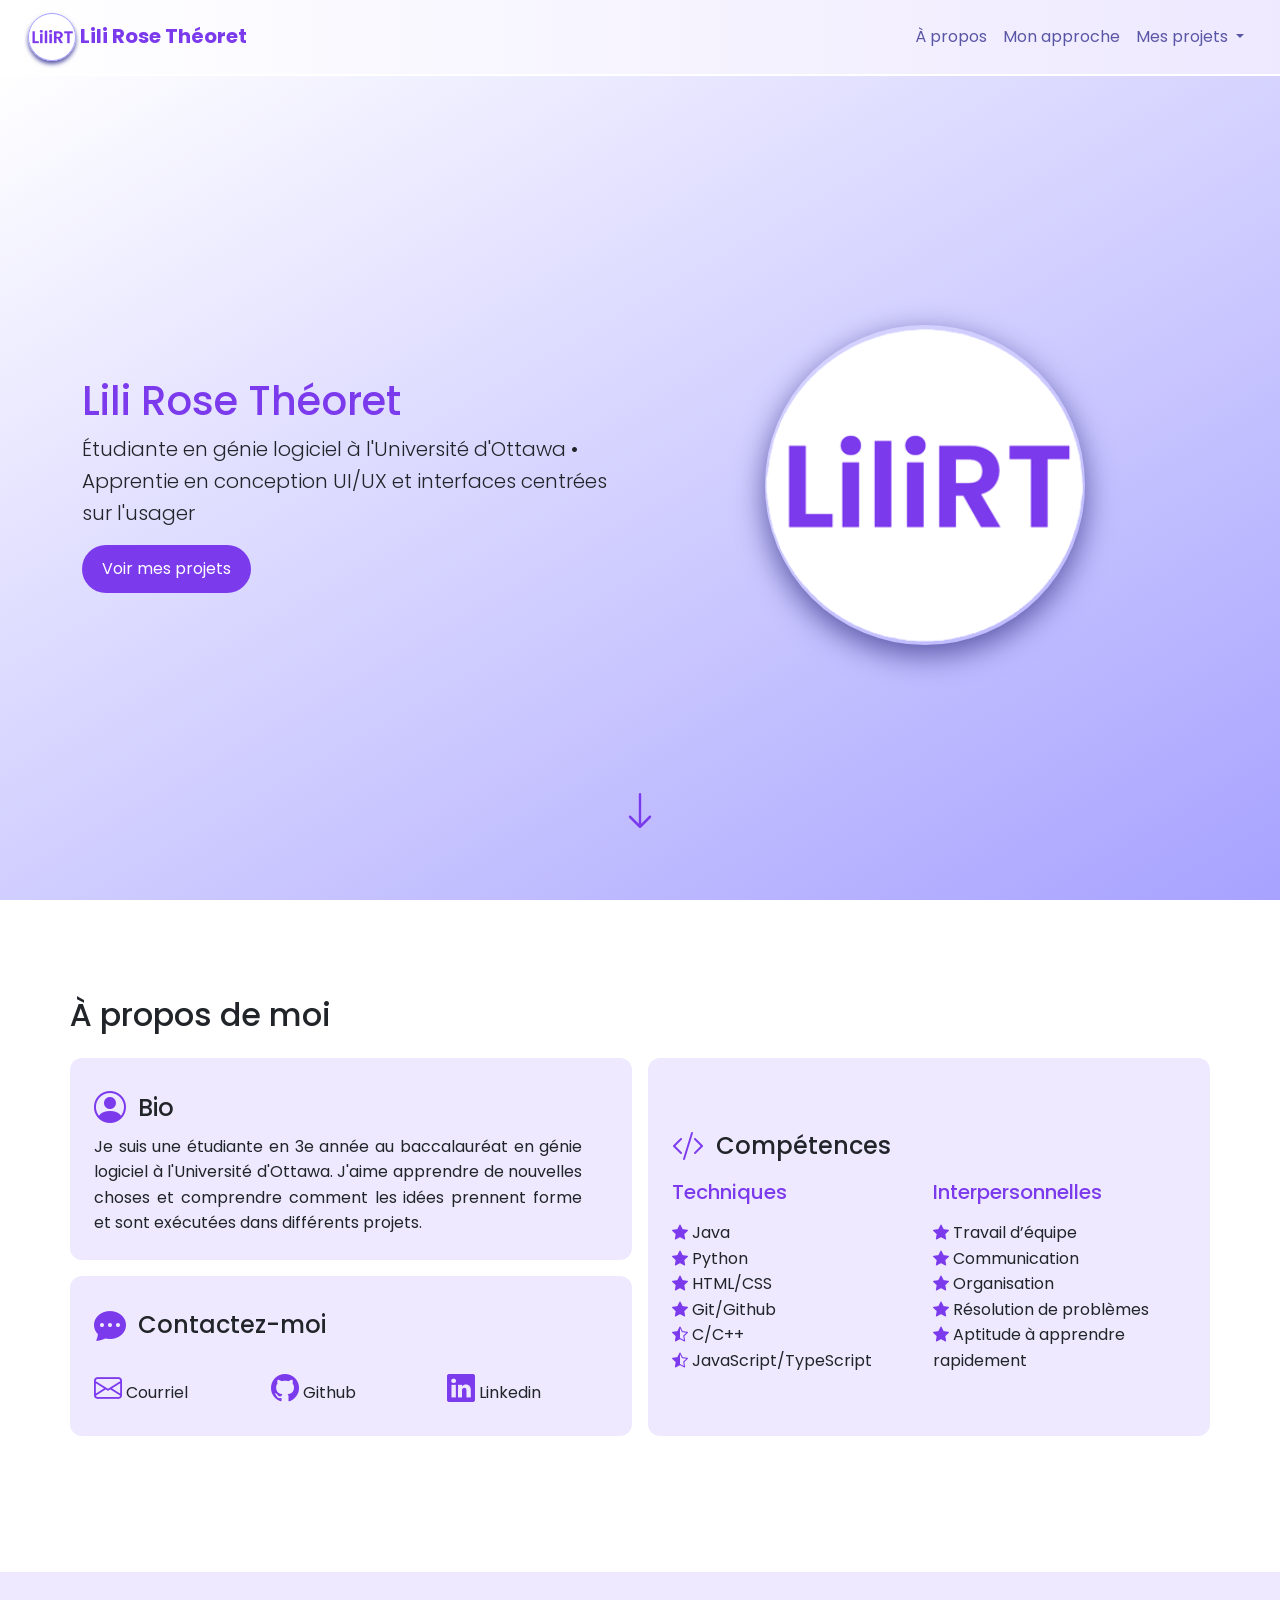
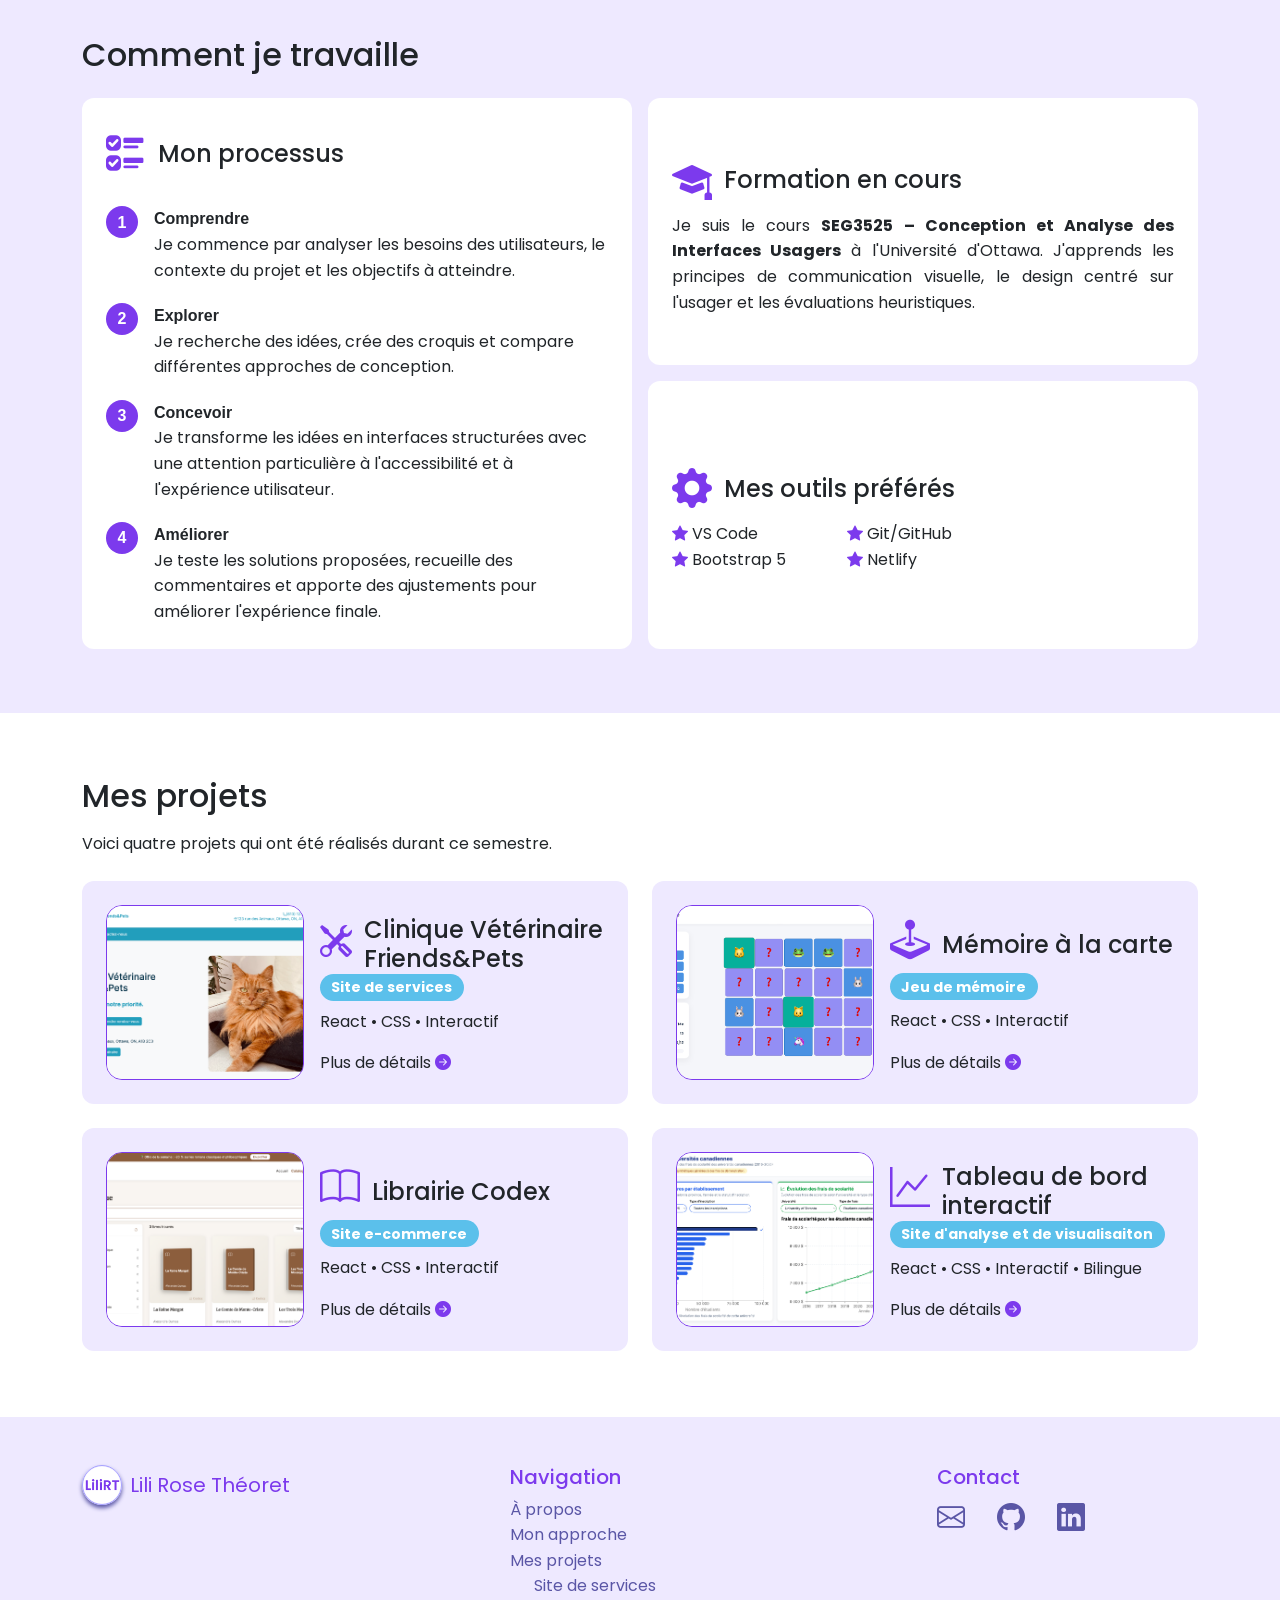
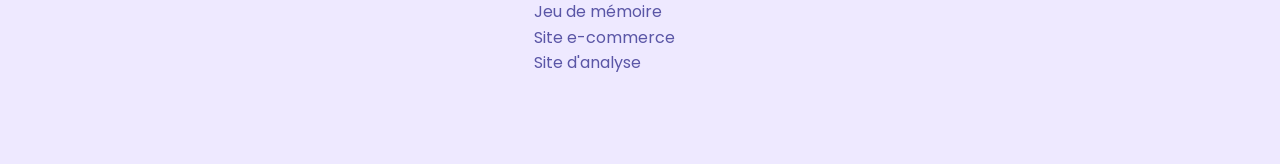
==== commit 93d7c1a3: "Image memoire-a-la-carte" ====
--- a/index.html
+++ b/index.html
@@ -303,7 +303,7 @@
                         <div class="dark-card h-100">
                             <a href="designs/memoire-a-la-carte.html" class="text-decoration-none">
                                 <div class="row g-3 align-items-center h-100">
-                                    <div class="col-5"><img src="img/mémoire-à-la-carte.png" class="card-img"></div>
+                                    <div class="col-5"><img src="img/memoire-a-la-carte.png" class="card-img"></div>
 
                                     <div class="col-7">
                                         <div class="card-title">
